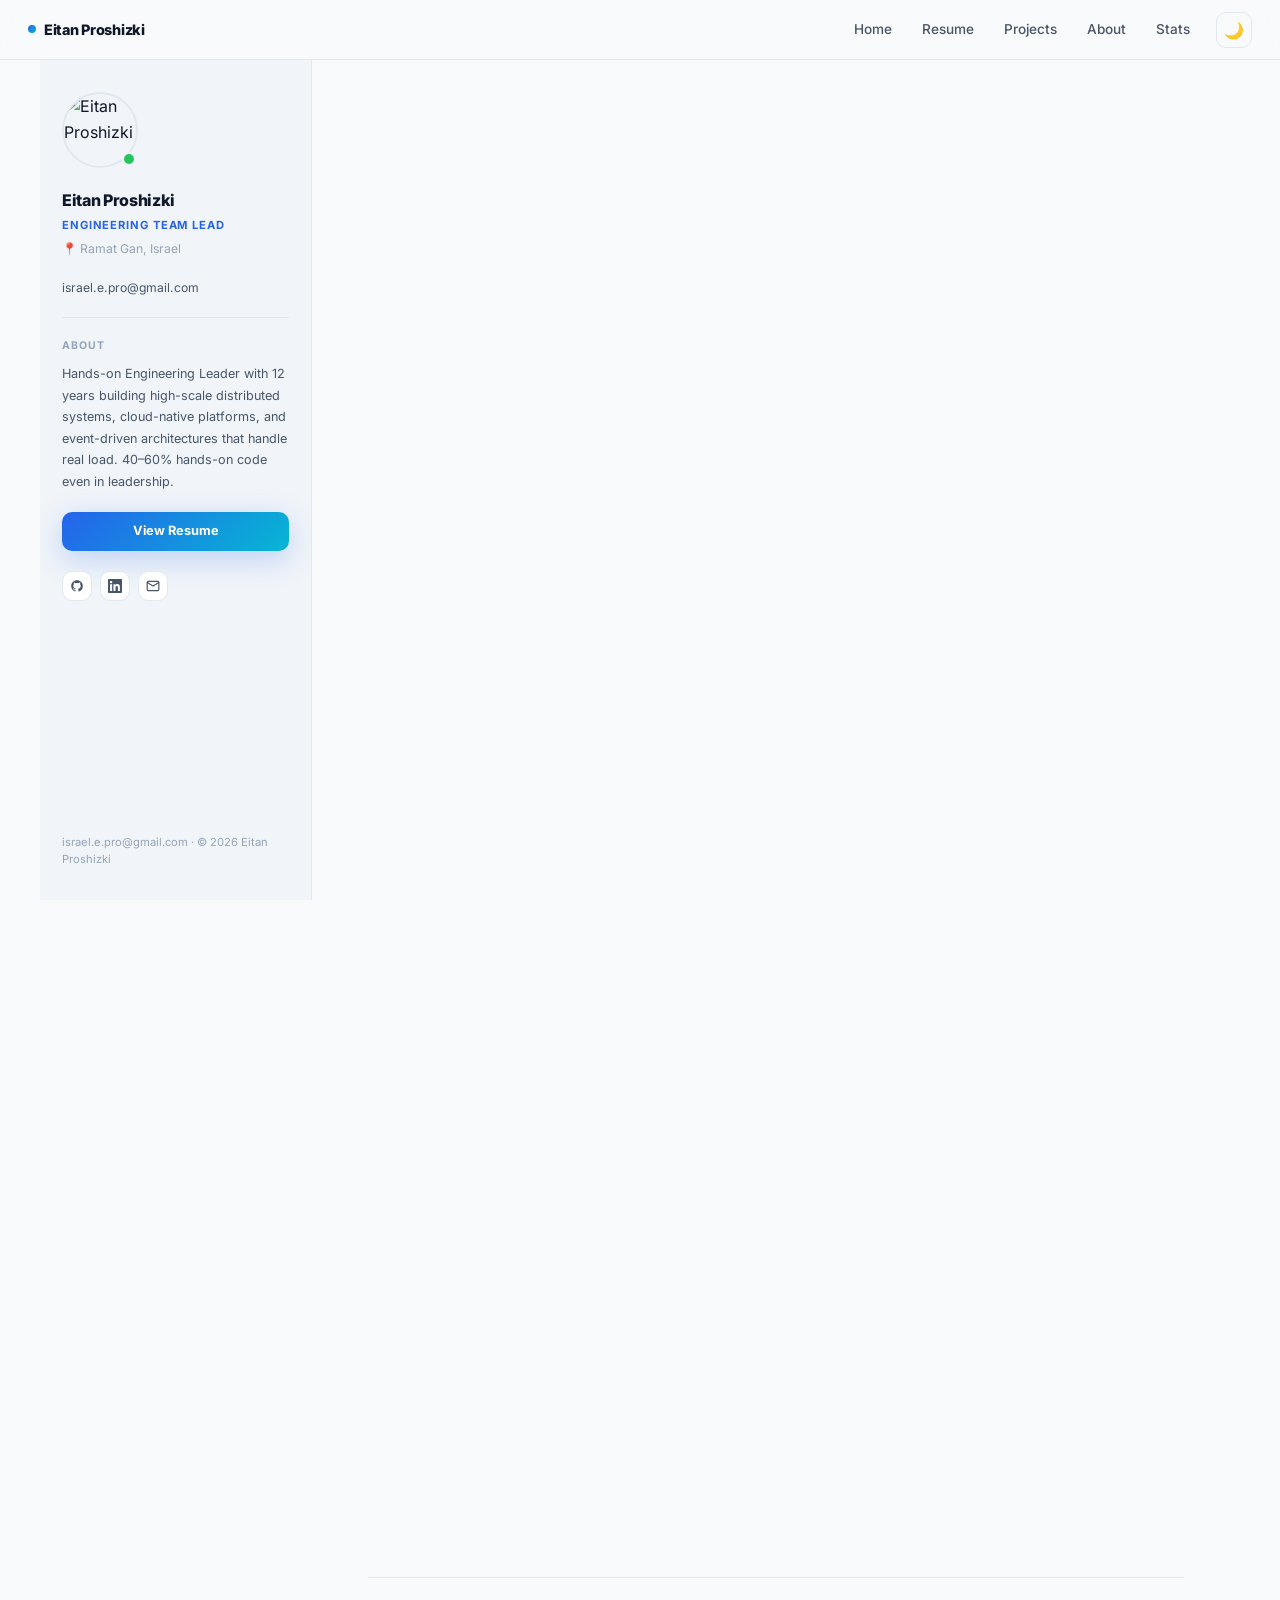
==== about.html @ f7478288 "Initial commit: personal portfolio site" ====
<!DOCTYPE html>
<html lang="en" data-theme="light">
<head>
  <meta charset="UTF-8" />
  <meta name="viewport" content="width=device-width, initial-scale=1.0" />
  <title>About – Eitan Proshizki</title>
  <meta name="description" content="About Eitan Proshizki — Engineering Leader, hands-on builder, and people-first technical leader in distributed systems." />
  <meta property="og:title" content="About – Eitan Proshizki" />
  <meta property="og:image" content="avatar.jpg" />
  <link rel="stylesheet" href="style.css" />
  <script src="main.js" defer></script>
  <style>
    .about-hero { padding:48px 0 36px; border-bottom:1px solid var(--border); margin-bottom:40px; }
    .about-hero-label { font-size:0.72rem; font-weight:600; letter-spacing:0.12em; text-transform:uppercase; color:var(--accent); margin-bottom:12px; }
    .about-hero-title { font-size:clamp(2rem,4vw,3rem); font-weight:800; line-height:1.1; margin-bottom:18px; letter-spacing:-0.03em; }
    .about-hero-subtitle { font-size:1.05rem; color:var(--text-secondary); max-width:580px; line-height:1.7; }
    .principles-grid { display:grid; grid-template-columns:repeat(auto-fit,minmax(220px,1fr)); gap:16px; margin:32px 0; }
    .principle-card { background:var(--bg-card); border:1px solid var(--border); border-radius:12px; padding:24px 20px; position:relative; overflow:hidden; transition:transform 0.2s,box-shadow 0.2s; }
    .principle-card::before { content:''; position:absolute; top:0; left:0; right:0; height:3px; background:var(--gradient); }
    .principle-card:hover { transform:translateY(-3px); box-shadow:0 12px 32px rgba(37,99,235,.12); }
    .principle-icon { font-size:1.6rem; margin-bottom:12px; display:block; }
    .principle-title { font-size:0.9rem; font-weight:700; color:var(--text-primary); margin-bottom:8px; }
    .principle-text { font-size:0.82rem; color:var(--text-secondary); line-height:1.6; }
    .philosophy-card { background:#0D1117; border:1px solid #30363D; border-radius:12px; overflow:hidden; margin:32px 0; font-family:'JetBrains Mono','Fira Code',monospace; font-size:0.8rem; }
    .philosophy-card-bar { background:#161B22; border-bottom:1px solid #30363D; padding:10px 16px; display:flex; align-items:center; gap:8px; }
    .philosophy-dots { display:flex; gap:6px; }
    .philosophy-dots span { width:10px; height:10px; border-radius:50%; }
    .philosophy-dots .d1 { background:#FF5F57; }
    .philosophy-dots .d2 { background:#FFBD2E; }
    .philosophy-dots .d3 { background:#28C840; }
    .philosophy-file { font-size:0.72rem; color:#8B949E; margin-left:8px; }
    .philosophy-body { padding:20px 24px; line-height:1.8; }
    .syn-comment { color:#8B949E; }
    .syn-keyword { color:#FF7B72; }
    .syn-type { color:#79C0FF; }
    .syn-string { color:#A5D6FF; }
    .syn-fn { color:#D2A8FF; }
    .syn-val { color:#79C0FF; }
    .syn-op { color:#F0883E; }
    .syn-plain { color:#E6EDF3; }
    .about-section-label { font-size:0.7rem; font-weight:700; letter-spacing:0.14em; text-transform:uppercase; color:var(--accent); margin-bottom:6px; }
    .about-section-h2 { font-size:1.45rem; font-weight:800; color:var(--text-primary); margin-bottom:16px; letter-spacing:-0.02em; }
    .about-section-text { font-size:0.9rem; color:var(--text-secondary); line-height:1.75; margin-bottom:12px; }
    .domain-grid { display:grid; grid-template-columns:repeat(auto-fit,minmax(260px,1fr)); gap:16px; margin:24px 0 40px; }
    .domain-card { background:var(--bg-card); border:1px solid var(--border); border-radius:12px; padding:22px 20px; transition:transform 0.2s,box-shadow 0.2s; }
    .domain-card:hover { transform:translateY(-3px); box-shadow:0 10px 28px rgba(37,99,235,.1); }
    .domain-card-head { display:flex; align-items:center; gap:12px; margin-bottom:12px; }
    .domain-icon-wrap { width:38px; height:38px; border-radius:8px; display:flex; align-items:center; justify-content:center; font-size:1.1rem; flex-shrink:0; }
    .domain-icon-blue { background:rgba(37,99,235,.15); }
    .domain-icon-purple { background:rgba(139,92,246,.15); }
    .domain-icon-green { background:rgba(16,185,129,.15); }
    .domain-card-title { font-size:0.9rem; font-weight:700; color:var(--text-primary); }
    .domain-card-text { font-size:0.82rem; color:var(--text-secondary); line-height:1.65; }
    .domain-pills { display:flex; flex-wrap:wrap; gap:6px; margin-top:12px; }
    .domain-pill { font-size:0.68rem; font-weight:600; padding:2px 8px; border-radius:20px; background:var(--bg-hover); color:var(--text-secondary); border:1px solid var(--border); }
    .impact-list { list-style:none; margin:16px 0 40px; display:grid; grid-template-columns:repeat(auto-fit,minmax(280px,1fr)); gap:12px; }
    .impact-list li { background:var(--bg-card); border:1px solid var(--border); border-left:3px solid var(--accent); border-radius:0 8px 8px 0; padding:14px 16px; font-size:0.85rem; color:var(--text-secondary); line-height:1.6; }
    .impact-list li strong { display:block; color:var(--text-primary); font-weight:700; margin-bottom:4px; }
    .lead-grid { display:grid; grid-template-columns:repeat(auto-fit,minmax(260px,1fr)); gap:14px; margin:20px 0 40px; }
    .lead-card { background:var(--bg-card); border:1px solid var(--border); border-radius:10px; padding:18px; font-size:0.83rem; color:var(--text-secondary); line-height:1.6; }
    .lead-card-head { font-size:0.88rem; font-weight:700; color:var(--text-primary); margin-bottom:6px; display:flex; align-items:center; gap:8px; }
    .lead-badge { font-size:0.65rem; font-weight:700; padding:2px 7px; border-radius:20px; background:var(--gradient); color:#fff; }
    .currently-grid { display:grid; grid-template-columns:repeat(auto-fit,minmax(240px,1fr)); gap:16px; margin:20px 0 40px; }
    .currently-block { background:var(--bg-card); border:1px solid var(--border); border-radius:12px; padding:24px 20px; position:relative; overflow:hidden; }
    .currently-block::after { content:''; position:absolute; bottom:0; left:0; right:0; height:3px; background:var(--gradient); }
    .currently-block-label { font-size:0.7rem; font-weight:700; letter-spacing:0.12em; text-transform:uppercase; color:var(--accent); margin-bottom:10px; }
    .currently-block-text { font-size:0.88rem; color:var(--text-secondary); line-height:1.7; }
    .currently-block-text strong { color:var(--text-primary); }
    .fun-facts { display:flex; flex-wrap:wrap; gap:10px; margin:20px 0 40px; }
    .fun-fact-chip { display:flex; align-items:center; gap:8px; background:var(--bg-card); border:1px solid var(--border); border-radius:30px; padding:8px 16px; font-size:0.82rem; color:var(--text-secondary); }
    .fun-fact-chip span:first-child { font-size:1rem; }
    .section-divider { height:1px; background:var(--border); margin:40px 0; }
  </style>
</head>
<body>

<div class="scroll-progress"></div>

<nav class="top-nav">
  <a href="index.html" class="nav-brand">
    <span class="nav-brand-dot"></span>
    Eitan Proshizki
  </a>
  <ul class="nav-links">
    <li><a href="index.html">Home</a></li>
    <li><a href="resume.html">Resume</a></li>
    <li><a href="projects.html">Projects</a></li>
    <li><a href="about.html">About</a></li>
    <li><a href="stats.html">Stats</a></li>
  </ul>
  <button class="theme-toggle" id="theme-toggle" aria-label="Toggle dark mode">🌙</button>
  <button class="mobile-menu-btn" id="mobile-menu-btn" aria-label="Open menu" aria-expanded="false">
    <span></span><span></span><span></span>
  </button>
</nav>
<nav class="mobile-nav" id="mobile-nav">
  <a href="index.html">Home</a>
  <a href="resume.html">Resume</a>
  <a href="projects.html">Projects</a>
  <a href="about.html">About</a>
  <a href="stats.html">Stats</a>
</nav>

<div class="layout">
  <aside class="sidebar">
    <div class="sidebar-avatar-wrap">
      <div class="sidebar-avatar">
        <img src="avatar.jpg" alt="Eitan Proshizki" />
      </div>
      <div class="sidebar-status" title="Available for opportunities"></div>
    </div>
    <div>
      <div class="sidebar-name">Eitan Proshizki</div>
      <div class="sidebar-role">Engineering Team Lead</div>
      <div class="sidebar-location">&#128205; Ramat Gan, Israel</div>
    </div>
    <a href="mailto:israel.e.pro@gmail.com" class="sidebar-email">israel.e.pro@gmail.com</a>
    <div class="sidebar-divider"></div>
    <div>
      <div class="sidebar-label">About</div>
      <p class="sidebar-bio">Hands-on Engineering Leader with 12 years building high-scale distributed systems, cloud-native platforms, and event-driven architectures that handle real load. 40–60% hands-on code even in leadership.</p>
    </div>
    <a href="resume.html" class="sidebar-cta">View Resume</a>
    <div class="social-links">
      <a href="https://github.com/IsraelEitan" target="_blank" rel="noopener" class="social-link" title="GitHub">
        <svg viewBox="0 0 24 24" fill="currentColor"><path d="M12 2C6.477 2 2 6.484 2 12.017c0 4.425 2.865 8.18 6.839 9.504.5.092.682-.217.682-.483 0-.237-.008-.868-.013-1.703-2.782.605-3.369-1.343-3.369-1.343-.454-1.158-1.11-1.466-1.11-1.466-.908-.62.069-.608.069-.608 1.003.07 1.531 1.032 1.531 1.032.892 1.53 2.341 1.088 2.91.832.092-.647.35-1.088.636-1.338-2.22-.253-4.555-1.113-4.555-4.951 0-1.093.39-1.988 1.029-2.688-.103-.253-.446-1.272.098-2.65 0 0 .84-.27 2.75 1.026A9.564 9.564 0 0112 6.844c.85.004 1.705.115 2.504.337 1.909-1.296 2.747-1.027 2.747-1.027.546 1.379.202 2.398.1 2.651.64.7 1.028 1.595 1.028 2.688 0 3.848-2.339 4.695-4.566 4.943.359.309.678.92.678 1.855 0 1.338-.012 2.419-.012 2.747 0 .268.18.58.688.482A10.019 10.019 0 0022 12.017C22 6.484 17.522 2 12 2z"/></svg>
      </a>
      <a href="https://linkedin.com/in/eitan-pro" target="_blank" rel="noopener" class="social-link" title="LinkedIn">
        <svg viewBox="0 0 24 24" fill="currentColor"><path d="M20.447 20.452h-3.554v-5.569c0-1.328-.027-3.037-1.852-3.037-1.853 0-2.136 1.445-2.136 2.939v5.667H9.351V9h3.414v1.561h.046c.477-.9 1.637-1.85 3.37-1.85 3.601 0 4.267 2.37 4.267 5.455v6.286zM5.337 7.433c-1.144 0-2.063-.926-2.063-2.065 0-1.138.92-2.063 2.063-2.063 1.14 0 2.064.925 2.064 2.063 0 1.139-.925 2.065-2.064 2.065zm1.782 13.019H3.555V9h3.564v11.452zM22.225 0H1.771C.792 0 0 .774 0 1.729v20.542C0 23.227.792 24 1.771 24h20.451C23.2 24 24 23.227 24 22.271V1.729C24 .774 23.2 0 22.222 0h.003z"/></svg>
      </a>
      <a href="mailto:israel.e.pro@gmail.com" class="social-link" title="Email">
        <svg viewBox="0 0 24 24" fill="none" stroke="currentColor" stroke-width="2" stroke-linecap="round" stroke-linejoin="round"><path d="M4 4h16c1.1 0 2 .9 2 2v12c0 1.1-.9 2-2 2H4c-1.1 0-2-.9-2-2V6c0-1.1.9-2 2-2z"/><polyline points="22,6 12,12 2,6"/></svg>
      </a>
    </div>
    <div class="sidebar-footer">israel.e.pro@gmail.com &middot; &copy; <span class="current-year">2026</span> Eitan Proshizki</div>
  </aside>

  <main class="content">

    <div class="about-hero reveal">
      <div class="about-hero-label">Engineering Leader &middot; Distributed Systems &middot; Cloud Architecture</div>
      <h1 class="about-hero-title gradient-text">About Me</h1>
      <p class="about-hero-subtitle">12 years of turning hard problems into production systems. I care about correctness, reliability, and the gap between what gets architected and what actually ships.</p>
    </div>

    <div class="reveal">
      <div class="about-section-label">Core Principles</div>
      <div class="about-section-h2">How I Think About Engineering</div>
    </div>

    <div class="principles-grid reveal">
      <div class="principle-card">
        <span class="principle-icon">&#127959;&#65039;</span>
        <div class="principle-title">Architecture First</div>
        <div class="principle-text">No sprint should start without a clear design decision. I write ADRs, run design reviews, and ensure teams never hit walls mid-execution because the architecture wasn't thought through.</div>
      </div>
      <div class="principle-card">
        <span class="principle-icon">&#128300;</span>
        <div class="principle-title">Production Honesty</div>
        <div class="principle-text">Systems aren't real until they handle failure gracefully. I build for idempotency, circuit breaking, and observability — not as afterthoughts, but as first-class requirements.</div>
      </div>
      <div class="principle-card">
        <span class="principle-icon">&#129489;&#8205;&#128187;</span>
        <div class="principle-title">Stay in the Code</div>
        <div class="principle-text">I maintain 40&#8211;60% direct code contribution even in leadership. Teams need leaders who can review a PR critically, debug at 2am, and have the technical credibility to make hard calls stick.</div>
      </div>
      <div class="principle-card">
        <span class="principle-icon">&#128200;</span>
        <div class="principle-title">Grow the Team</div>
        <div class="principle-text">Delivery at scale requires distributed decision-making. I invest in Tech Lead capacity, pair programming, and mentorship — because the goal is for the team to not need me for every answer.</div>
      </div>
    </div>

    <div class="reveal">
      <div class="about-section-label">Engineering Philosophy</div>
      <div class="philosophy-card">
        <div class="philosophy-card-bar">
          <div class="philosophy-dots"><span class="d1"></span><span class="d2"></span><span class="d3"></span></div>
          <span class="philosophy-file">~/engineering-philosophy.cs</span>
        </div>
        <div class="philosophy-body">
          <div><span class="syn-comment">// My core beliefs, compiled to production</span></div>
          <div>&nbsp;</div>
          <div><span class="syn-keyword">public class</span> <span class="syn-type">EngineeringMindset</span></div>
          <div>{</div>
          <div>&nbsp;&nbsp;<span class="syn-keyword">public</span> <span class="syn-type">bool</span>  <span class="syn-plain">ShipItFirst</span>     <span class="syn-op">=</span> <span class="syn-val">false</span>; <span class="syn-comment">// Correctness before velocity</span></div>
          <div>&nbsp;&nbsp;<span class="syn-keyword">public</span> <span class="syn-type">bool</span>  <span class="syn-plain">DesignUpFront</span>   <span class="syn-op">=</span> <span class="syn-val">true</span>;  <span class="syn-comment">// ADR before the first PR</span></div>
          <div>&nbsp;&nbsp;<span class="syn-keyword">public</span> <span class="syn-type">int</span>   <span class="syn-plain">HandsOnPercent</span>  <span class="syn-op">=</span> <span class="syn-val">50</span>;    <span class="syn-comment">// Stay technical, always</span></div>
          <div>&nbsp;&nbsp;<span class="syn-keyword">public</span> <span class="syn-type">bool</span>  <span class="syn-plain">MicromanageTeam</span> <span class="syn-op">=</span> <span class="syn-val">false</span>; <span class="syn-comment">// Unblock, don't control</span></div>
          <div>&nbsp;&nbsp;<span class="syn-keyword">public</span> <span class="syn-type">string</span> <span class="syn-plain">DeliveryGoal</span>    <span class="syn-op">=</span> <span class="syn-string">"95% sprint completion"</span>;</div>
          <div>&nbsp;</div>
          <div>&nbsp;&nbsp;<span class="syn-fn">IObservable</span>&lt;<span class="syn-type">Insight</span>&gt; <span class="syn-plain">ProductionFirst</span>() <span class="syn-op">=&gt;</span></div>
          <div>&nbsp;&nbsp;&nbsp;&nbsp;<span class="syn-string">"If it doesn't have metrics, retries, and timeouts — it's not done."</span>;</div>
          <div>}</div>
        </div>
      </div>
    </div>

    <div class="section-divider"></div>

    <div class="reveal">
      <div class="about-section-label">Domains</div>
      <div class="about-section-h2">What I Do</div>
      <p class="about-section-text">Three areas where I spend my time and deliver the deepest impact.</p>
    </div>

    <div class="domain-grid reveal">
      <div class="domain-card">
        <div class="domain-card-head">
          <div class="domain-icon-wrap domain-icon-blue">&#9889;</div>
          <div class="domain-card-title">Distributed Backend &amp; Cloud</div>
        </div>
        <div class="domain-card-text">I design and own production architectures across cloud-native microservices: API layers, event-driven pipelines, Kafka infrastructure, and the observability that keeps them honest.</div>
        <div class="domain-pills">
          <span class="domain-pill">.NET 8</span><span class="domain-pill">Kafka</span><span class="domain-pill">Kubernetes</span><span class="domain-pill">AWS</span><span class="domain-pill">Docker</span>
        </div>
      </div>
      <div class="domain-card">
        <div class="domain-card-head">
          <div class="domain-icon-wrap domain-icon-purple">&#127968;</div>
          <div class="domain-card-title">FinTech &amp; Production Systems</div>
        </div>
        <div class="domain-card-text">Banking platforms, credit systems, compliance layers, and regulatory integrations. Idempotency and auditability are daily requirements I've built for at scale.</div>
        <div class="domain-pills">
          <span class="domain-pill">Idempotency</span><span class="domain-pill">Compliance</span><span class="domain-pill">Audit Trails</span><span class="domain-pill">Banking APIs</span>
        </div>
      </div>
      <div class="domain-card">
        <div class="domain-card-head">
          <div class="domain-icon-wrap domain-icon-green">&#128101;</div>
          <div class="domain-card-title">Engineering Leadership</div>
        </div>
        <div class="domain-card-text">Leading teams of 5&#8211;12 engineers with 40&#8211;60% direct hands-on code contribution. Standards, ADRs, design reviews, production on-call readiness, and delivery rhythm all come from me.</div>
        <div class="domain-pills">
          <span class="domain-pill">Team Lead</span><span class="domain-pill">Agile</span><span class="domain-pill">Mentoring</span><span class="domain-pill">OKRs</span>
        </div>
      </div>
    </div>

    <div class="section-divider"></div>

    <div class="reveal">
      <div class="about-section-label">Track Record</div>
      <div class="about-section-h2">What I've Built</div>
      <p class="about-section-text">Systems that went to production and handled real load — not prototypes.</p>
    </div>

    <ul class="impact-list reveal">
      <li><strong>FinTech Platform Modernization</strong>Migrated a live banking platform to cloud-native microservices on AWS with zero-downtime deployments, supporting 1M+ daily transactions.</li>
      <li><strong>Composer API Architecture</strong>Unified API orchestration for 30+ services, reducing integration complexity by 70% and scaling to 1M+ requests/day.</li>
      <li><strong>Kafka Event-Driven Platform</strong>Real-time data streaming infrastructure decoupling critical financial systems and enabling cross-service observability.</li>
      <li><strong>Bank of Israel Compliance Layer</strong>Regulatory audit features and idempotency controls that reduced audit gaps by 90% on large-scale credit systems.</li>
      <li><strong>Developer Scaffolding Toolkit</strong>Reusable service templates that cut new developer onboarding from days to hours and delivery timelines by 70%.</li>
      <li><strong>Real-Time Analytics Dashboards</strong>SignalR-powered dashboards reducing data latency from 30s to real-time across 500+ concurrent users.</li>
    </ul>

    <div class="section-divider"></div>

    <div class="reveal">
      <div class="about-section-label">Leadership Style</div>
      <div class="about-section-h2">How I Lead</div>
      <p class="about-section-text">I don't micromanage — I unblock.</p>
    </div>

    <div class="lead-grid reveal">
      <div class="lead-card">
        <div class="lead-card-head">Architecture Decisions Early <span class="lead-badge">ADRs</span></div>
        Teams shouldn't hit design walls mid-sprint. I make the hard architectural calls before execution starts, document them, and keep them revisable as context changes.
      </div>
      <div class="lead-card">
        <div class="lead-card-head">Standards That Travel <span class="lead-badge">Culture</span></div>
        I build production standards for idempotency, retries, timeouts, API contracts, and on-call readiness into team culture — not just the codebase.
      </div>
      <div class="lead-card">
        <div class="lead-card-head">Growing Engineers <span class="lead-badge">Mentorship</span></div>
        I invest in Tech Lead capacity and mentorship because that's the only way to scale delivery quality without centralising every decision in one person.
      </div>
      <div class="lead-card">
        <div class="lead-card-head">Consistent Delivery <span class="lead-badge">95%</span></div>
        I've maintained 95% sprint completion through technical planning, risk surfacing, and Agile discipline — sprint after sprint, across multiple companies.
      </div>
    </div>

    <div class="section-divider"></div>

    <div class="reveal">
      <div class="about-section-label">Context</div>
      <div class="about-section-h2">Where I Am &amp; Where I Came From</div>
    </div>

    <div class="currently-grid reveal">
      <div class="currently-block">
        <div class="currently-block-label">&#128994; Currently</div>
        <div class="currently-block-text"><strong>Team Lead &amp; Principal Engineer</strong> at Matrix / Financial Institution — driving cloud architecture, Kafka infrastructure, and platform reliability for one of Israel's leading financial mobile platforms serving <strong>1M+ daily users</strong>.</div>
      </div>
      <div class="currently-block">
        <div class="currently-block-label">&#127891; Education</div>
        <div class="currently-block-text"><strong>B.Sc. Computer Science</strong> from MTA Academic College. Started as a VB.NET developer in 2012, moved through full-stack engineering, Scrum mastery, and into engineering leadership.</div>
      </div>
      <div class="currently-block">
        <div class="currently-block-label">&#128205; Based In</div>
        <div class="currently-block-text">Ramat Gan, Israel. Open to <strong>remote-first</strong> roles globally and selective on-site opportunities in Israel. Available for the right opportunity — let's talk.</div>
      </div>
    </div>

    <div class="reveal">
      <div class="about-section-label">More About Me</div>
    </div>
    <div class="fun-facts reveal">
      <div class="fun-fact-chip"><span>&#9749;</span><span>Fuelled by strong coffee and whiteboard sessions</span></div>
      <div class="fun-fact-chip"><span>&#128218;</span><span>Always reading about distributed systems</span></div>
      <div class="fun-fact-chip"><span>&#128295;</span><span>Side project: always one running</span></div>
      <div class="fun-fact-chip"><span>&#127757;</span><span>Hebrew native &middot; English fluent</span></div>
      <div class="fun-fact-chip"><span>&#128640;</span><span>12 years, 0 missed go-live deadlines</span></div>
      <div class="fun-fact-chip"><span>&#129309;</span><span>Open to mentoring junior engineers</span></div>
    </div>

  </main>
</div>

</body>
</html>
---- style.css ----
/* ================================================================
   EITAN PROSHIZKI — Premium Personal Site
   Design System v2.0
   ================================================================ */

@import url('https://fonts.googleapis.com/css2?family=Inter:wght@300;400;500;600;700;800;900&family=JetBrains+Mono:wght@400;500&display=swap');

/* ── Design Tokens ── */
:root {
  /* Brand Gradient */
  --grad-from:   #2563EB;
  --grad-to:     #06B6D4;
  --gradient:    linear-gradient(135deg, var(--grad-from), var(--grad-to));

  /* Light Mode */
  --bg-page:     #F8FAFC;
  --bg-card:     #FFFFFF;
  --bg-sidebar:  #F1F5F9;
  --bg-hover:    #E2E8F0;
  --bg-code:     #F1F5F9;
  --text-primary:   #0F172A;
  --text-secondary: #475569;
  --text-muted:     #94A3B8;
  --accent:         #2563EB;
  --accent-2:       #06B6D4;
  --accent-light:   rgba(37, 99, 235, 0.08);
  --accent-text:    #1D4ED8;
  --green:          #22C55E;
  --green-light:    rgba(34, 197, 94, 0.1);
  --border:         #E2E8F0;
  --border-strong:  #CBD5E1;
  --dot-color:      rgba(37, 99, 235, 0.12);
  --shadow-sm:   0 1px 2px rgba(0,0,0,0.05);
  --shadow:      0 4px 6px rgba(0,0,0,0.07), 0 1px 3px rgba(0,0,0,0.06);
  --shadow-md:   0 10px 25px rgba(0,0,0,0.1), 0 4px 10px rgba(0,0,0,0.05);
  --shadow-lg:   0 20px 40px rgba(0,0,0,0.12);
  --shadow-blue: 0 8px 30px rgba(37, 99, 235, 0.25);

  /* Layout */
  --sidebar-w:  272px;
  --nav-h:      60px;
  --radius:     10px;
  --radius-lg:  16px;
  --radius-xl:  20px;

  /* Type */
  --font:  'Inter', system-ui, sans-serif;
  --mono:  'JetBrains Mono', 'Fira Code', monospace;
}

[data-theme="dark"] {
  --bg-page:     #030712;
  --bg-card:     #0F172A;
  --bg-sidebar:  #0F172A;
  --bg-hover:    #1E293B;
  --bg-code:     #1E293B;
  --text-primary:   #F8FAFC;
  --text-secondary: #CBD5E1;
  --text-muted:     #64748B;
  --accent:         #3B82F6;
  --accent-2:       #22D3EE;
  --accent-light:   rgba(59, 130, 246, 0.12);
  --accent-text:    #93C5FD;
  --green:          #4ADE80;
  --green-light:    rgba(74, 222, 128, 0.12);
  --border:         #1E293B;
  --border-strong:  #334155;
  --dot-color:      rgba(59, 130, 246, 0.12);
  --shadow-sm:   0 1px 2px rgba(0,0,0,0.5);
  --shadow:      0 4px 6px rgba(0,0,0,0.5);
  --shadow-md:   0 10px 25px rgba(0,0,0,0.5);
  --shadow-lg:   0 20px 40px rgba(0,0,0,0.6);
  --shadow-blue: 0 8px 30px rgba(59, 130, 246, 0.2);
}

/* ── Reset ── */
*, *::before, *::after { box-sizing: border-box; margin: 0; padding: 0; }
html { font-size: 16px; scroll-behavior: smooth; }
body {
  font-family: var(--font);
  background: var(--bg-page);
  color: var(--text-primary);
  line-height: 1.6;
  transition: background 0.25s, color 0.25s;
  min-height: 100vh;
  -webkit-font-smoothing: antialiased;
}
a { color: var(--accent); text-decoration: none; transition: color 0.15s; }
a:hover { color: var(--accent-text); }
img { max-width: 100%; display: block; }
button { font-family: var(--font); cursor: pointer; }

/* ── Scroll Progress Bar ── */
.scroll-progress {
  position: fixed; top: 0; left: 0; z-index: 999;
  height: 3px; width: 0%;
  background: var(--gradient);
  transition: width 0.1s linear;
  border-radius: 0 3px 3px 0;
}

/* ── Navigation ── */
.top-nav {
  position: sticky; top: 0; z-index: 100;
  height: var(--nav-h);
  background: rgba(var(--bg-page-rgb, 248,250,252), 0.85);
  backdrop-filter: blur(12px);
  -webkit-backdrop-filter: blur(12px);
  border-bottom: 1px solid var(--border);
  display: flex; align-items: center;
  padding: 0 28px; gap: 4px;
}
[data-theme="dark"] .top-nav { background: rgba(3,7,18,0.85); }
.nav-brand {
  font-weight: 800; font-size: 0.9rem; letter-spacing: -0.02em;
  color: var(--text-primary); margin-right: auto;
  display: flex; align-items: center; gap: 8px;
}
.nav-brand-dot { width: 8px; height: 8px; border-radius: 50%; background: var(--gradient); }
.nav-links { display: flex; align-items: center; gap: 2px; list-style: none; }
.nav-links a {
  display: block; padding: 6px 14px;
  border-radius: var(--radius); font-size: 0.85rem; font-weight: 500;
  color: var(--text-secondary); transition: all 0.15s;
}
.nav-links a:hover { background: var(--bg-hover); color: var(--text-primary); }
.nav-links a.active {
  background: var(--accent-light); color: var(--accent); font-weight: 600;
}
.theme-toggle {
  width: 36px; height: 36px;
  border-radius: var(--radius); border: 1px solid var(--border);
  background: transparent; cursor: pointer;
  display: flex; align-items: center; justify-content: center;
  margin-left: 8px; color: var(--text-secondary);
  transition: all 0.15s; font-size: 1rem;
}
.theme-toggle:hover { background: var(--bg-hover); color: var(--text-primary); }

/* Mobile menu */
.mobile-menu-btn {
  display: none; width: 36px; height: 36px;
  border-radius: var(--radius); border: 1px solid var(--border);
  background: transparent; flex-direction: column;
  align-items: center; justify-content: center; gap: 5px;
  margin-left: 8px; cursor: pointer;
}
.mobile-menu-btn span {
  display: block; width: 18px; height: 2px;
  background: var(--text-secondary); border-radius: 1px;
  transition: all 0.2s;
}
.mobile-nav {
  display: none; position: fixed; top: var(--nav-h); left: 0; right: 0;
  background: var(--bg-card); border-bottom: 1px solid var(--border);
  z-index: 99; padding: 16px 24px 24px;
  box-shadow: var(--shadow-md);
}
.mobile-nav.open { display: block; }
.mobile-nav a {
  display: block; padding: 12px 0; font-size: 1rem; font-weight: 500;
  color: var(--text-secondary); border-bottom: 1px solid var(--border);
}
.mobile-nav a:last-child { border-bottom: none; }

/* ── Layout ── */
.layout {
  display: grid;
  grid-template-columns: var(--sidebar-w) 1fr;
  min-height: calc(100vh - var(--nav-h));
  max-width: 1200px; margin: 0 auto;
}

/* ── Sidebar ── */
.sidebar {
  position: sticky; top: var(--nav-h);
  height: calc(100vh - var(--nav-h));
  overflow-y: auto; overflow-x: hidden;
  background: var(--bg-sidebar);
  border-right: 1px solid var(--border);
  padding: 32px 22px;
  display: flex; flex-direction: column; gap: 20px;
}
.sidebar-avatar-wrap { position: relative; width: 76px; }
.sidebar-avatar {
  width: 76px; height: 76px;
  border-radius: 50%; overflow: hidden;
  border: 2px solid var(--border);
}
.sidebar-avatar img { width: 100%; height: 100%; object-fit: cover; }
.sidebar-status {
  position: absolute; bottom: 2px; right: 2px;
  width: 14px; height: 14px; border-radius: 50%;
  background: var(--green); border: 2px solid var(--bg-sidebar);
}
.sidebar-name { font-size: 1rem; font-weight: 800; letter-spacing: -0.02em; color: var(--text-primary); }
.sidebar-role {
  font-size: 0.7rem; font-weight: 700; color: var(--accent);
  text-transform: uppercase; letter-spacing: 0.08em; margin-top: 3px;
}
.sidebar-location { font-size: 0.76rem; color: var(--text-muted); margin-top: 4px; }
.sidebar-email { font-size: 0.76rem; color: var(--text-secondary); word-break: break-all; }
.sidebar-divider { height: 1px; background: var(--border); flex-shrink: 0; }
.sidebar-label {
  font-size: 0.66rem; font-weight: 700;
  text-transform: uppercase; letter-spacing: 0.1em;
  color: var(--text-muted); margin-bottom: 8px;
}
.sidebar-bio { font-size: 0.79rem; color: var(--text-secondary); line-height: 1.7; }
.sidebar-cta {
  display: block; padding: 9px 16px;
  background: var(--gradient); color: #fff !important;
  border-radius: var(--radius); font-size: 0.8rem; font-weight: 700;
  text-align: center; transition: opacity 0.15s, box-shadow 0.15s;
  box-shadow: var(--shadow-blue);
}
.sidebar-cta:hover { opacity: 0.88; }
.social-links { display: flex; gap: 8px; flex-wrap: wrap; }
.social-link {
  width: 30px; height: 30px;
  display: flex; align-items: center; justify-content: center;
  border-radius: var(--radius); color: var(--text-secondary);
  background: var(--bg-card); border: 1px solid var(--border);
  transition: all 0.15s; flex-shrink: 0;
}
.social-link:hover { color: var(--accent); border-color: var(--accent); background: var(--accent-light); transform: translateY(-2px); }
.social-link svg { width: 14px; height: 14px; }
.sidebar-footer { margin-top: auto; font-size: 0.7rem; color: var(--text-muted); line-height: 1.5; }

/* ── Main Content ── */
.content { padding: 52px 56px; min-width: 0; }

/* ── Gradient Text ── */
.gradient-text {
  background: var(--gradient);
  -webkit-background-clip: text;
  -webkit-text-fill-color: transparent;
  background-clip: text;
}

/* ── Hero Section ── */
.hero {
  position: relative;
  padding-bottom: 56px;
}
.hero-bg {
  position: absolute; inset: -52px -56px 0;
  background-image: radial-gradient(var(--dot-color) 1px, transparent 1px);
  background-size: 28px 28px;
  pointer-events: none; z-index: 0;
  mask-image: linear-gradient(to bottom, rgba(0,0,0,0.4) 0%, rgba(0,0,0,0) 100%);
}
.hero-inner { position: relative; z-index: 1; }
.available-badge {
  display: inline-flex; align-items: center; gap: 8px;
  padding: 6px 14px; border-radius: 20px;
  background: var(--green-light); border: 1px solid rgba(34,197,94,0.3);
  font-size: 0.78rem; font-weight: 600; color: var(--green);
  margin-bottom: 24px;
}
.available-dot {
  width: 7px; height: 7px; border-radius: 50%;
  background: var(--green); flex-shrink: 0;
  animation: pulse-green 2s infinite;
}
@keyframes pulse-green {
  0%, 100% { opacity: 1; box-shadow: 0 0 0 0 rgba(34,197,94,0.4); }
  50% { opacity: 0.8; box-shadow: 0 0 0 6px rgba(34,197,94,0); }
}
.hero-headline {
  font-size: 2.8rem; font-weight: 900; letter-spacing: -0.04em;
  line-height: 1.1; color: var(--text-primary);
  margin-bottom: 20px; max-width: 620px;
}
.hero-sub {
  font-size: 1rem; color: var(--text-secondary); line-height: 1.75;
  max-width: 540px; margin-bottom: 32px;
}
.typewriter { min-height: 1.3em; }
.typewriter-cursor { animation: blink 1s step-end infinite; color: var(--accent); }
@keyframes blink { 0%, 100% { opacity: 1; } 50% { opacity: 0; } }

/* CTA Buttons */
.hero-ctas { display: flex; gap: 12px; flex-wrap: wrap; margin-bottom: 40px; }
.btn {
  display: inline-flex; align-items: center; gap: 7px;
  padding: 11px 22px; border-radius: var(--radius);
  font-size: 0.875rem; font-weight: 600;
  transition: all 0.18s; text-decoration: none; border: none;
  font-family: var(--font); cursor: pointer;
}
.btn-primary {
  background: var(--gradient); color: #fff;
  box-shadow: var(--shadow-blue);
}
.btn-primary:hover { opacity: 0.88; color: #fff; transform: translateY(-1px); box-shadow: 0 12px 35px rgba(37,99,235,0.35); }
.btn-secondary {
  background: var(--bg-card); color: var(--text-primary);
  border: 1px solid var(--border-strong); box-shadow: var(--shadow-sm);
}
.btn-secondary:hover { background: var(--bg-hover); color: var(--text-primary); transform: translateY(-1px); }
.btn-ghost { color: var(--accent); font-size: 0.82rem; padding: 0; gap: 4px; }
.btn-ghost:hover { gap: 8px; color: var(--accent-text); }

/* ── Stats Row ── */
.stats-row {
  display: grid; grid-template-columns: repeat(4, 1fr);
  gap: 0; margin-bottom: 48px;
  border: 1px solid var(--border); border-radius: var(--radius-lg);
  overflow: hidden; box-shadow: var(--shadow);
  background: var(--border);
}
.stat-item {
  text-align: center; padding: 22px 16px;
  background: var(--bg-card); position: relative;
}
.stat-item:not(:last-child)::after {
  content: ''; position: absolute; right: 0; top: 20%; bottom: 20%;
  width: 1px; background: var(--border);
}
.stat-value {
  font-size: 1.8rem; font-weight: 900; letter-spacing: -0.03em;
  display: block; line-height: 1; margin-bottom: 5px;
}
.stat-label {
  font-size: 0.68rem; color: var(--text-muted); font-weight: 600;
  text-transform: uppercase; letter-spacing: 0.06em; display: block;
}

/* ── Tech Stack Pills ── */
.tech-section { margin-bottom: 52px; }
.tech-section-label {
  font-size: 0.72rem; font-weight: 700;
  text-transform: uppercase; letter-spacing: 0.1em;
  color: var(--text-muted); margin-bottom: 14px;
}
.tech-pills { display: flex; flex-wrap: wrap; gap: 8px; }
.tech-pill {
  display: inline-flex; align-items: center; gap: 6px;
  padding: 5px 12px; border-radius: 20px;
  font-size: 0.76rem; font-weight: 600;
  border: 1px solid transparent; transition: all 0.15s;
}
.tech-pill:hover { transform: translateY(-2px); box-shadow: var(--shadow); }
.pill-dotnet   { background: rgba(81,101,241,0.1);  color: #5165F1;  border-color: rgba(81,101,241,0.25); }
.pill-kafka    { background: rgba(231,88,47,0.1);   color: #E7582F;  border-color: rgba(231,88,47,0.25); }
.pill-k8s     { background: rgba(50,108,229,0.1);  color: #326CE5;  border-color: rgba(50,108,229,0.25); }
.pill-aws     { background: rgba(255,153,0,0.1);   color: #FF9900;  border-color: rgba(255,153,0,0.25); }
.pill-docker  { background: rgba(13,183,237,0.1);  color: #0DB7ED;  border-color: rgba(13,183,237,0.25); }
.pill-node    { background: rgba(104,160,99,0.1);  color: #68A063;  border-color: rgba(104,160,99,0.25); }
.pill-sql     { background: rgba(204,77,0,0.1);    color: #CC4D00;  border-color: rgba(204,77,0,0.25); }
.pill-ts      { background: rgba(49,120,198,0.1);  color: #3178C6;  border-color: rgba(49,120,198,0.25); }
.pill-tf      { background: rgba(95,43,181,0.1);   color: #5F2BB5;  border-color: rgba(95,43,181,0.25); }
.pill-git     { background: rgba(240,80,50,0.1);   color: #F05032;  border-color: rgba(240,80,50,0.25); }
.pill-api     { background: rgba(16,185,129,0.1);  color: #10B981;  border-color: rgba(16,185,129,0.25); }
.pill-ci      { background: rgba(100,116,139,0.1); color: #64748B;  border-color: rgba(100,116,139,0.25); }

/* ── Code Card ── */
.code-card {
  background: var(--bg-code); border: 1px solid var(--border);
  border-radius: var(--radius-lg); padding: 20px 24px;
  font-family: var(--mono); font-size: 0.78rem;
  line-height: 1.8; color: var(--text-secondary);
  margin-bottom: 52px;
  overflow-x: auto;
  position: relative;
}
.code-card-header {
  display: flex; align-items: center; gap: 6px;
  margin-bottom: 14px;
}
.code-dot { width: 10px; height: 10px; border-radius: 50%; }
.code-dot-r { background: #FF5F57; }
.code-dot-y { background: #FFBD2E; }
.code-dot-g { background: #28CA41; }
.code-filename { margin-left: 8px; font-size: 0.72rem; color: var(--text-muted); }
.code-comment  { color: var(--text-muted); font-style: italic; }
.code-key      { color: #7C3AED; }
.code-str      { color: #059669; }
.code-num      { color: var(--accent); font-weight: 600; }
.code-fn       { color: #D97706; }
.code-ok       { color: var(--green); font-weight: 700; }
[data-theme="dark"] .code-key  { color: #A78BFA; }
[data-theme="dark"] .code-str  { color: #34D399; }
[data-theme="dark"] .code-fn   { color: #FCD34D; }

/* ── Section Headers ── */
.section-header { display: flex; align-items: baseline; justify-content: space-between; margin-bottom: 24px; }
.section-title { font-size: 1.1rem; font-weight: 800; color: var(--text-primary); letter-spacing: -0.02em; }
.section-link { font-size: 0.8rem; color: var(--accent); font-weight: 600; }
.section-link:hover { gap: 6px; }

/* ── Project Cards ── */
.projects-grid { display: grid; grid-template-columns: 1fr 1fr; gap: 16px; }
.project-card {
  background: var(--bg-card); border: 1px solid var(--border);
  border-radius: var(--radius-lg); padding: 0;
  overflow: hidden; transition: all 0.2s;
  box-shadow: var(--shadow-sm); display: flex; flex-direction: column;
}
.project-card:hover {
  border-color: var(--accent); box-shadow: var(--shadow-md);
  transform: translateY(-3px);
}
.project-card-top {
  height: 80px; display: flex; align-items: center;
  justify-content: center; position: relative; overflow: hidden;
}
.project-card-top svg { width: 36px; height: 36px; opacity: 0.9; }
.project-top-blue   { background: linear-gradient(135deg, #2563EB22, #06B6D422); }
.project-top-purple { background: linear-gradient(135deg, #7C3AED22, #A855F722); }
.project-top-green  { background: linear-gradient(135deg, #05965522, #22C55E22); }
.project-top-orange { background: linear-gradient(135deg, #EA580C22, #F9731622); }
.project-top-cyan   { background: linear-gradient(135deg, #0891B222, #06B6D422); }
.project-top-red    { background: linear-gradient(135deg, #DC262622, #EF444422); }
.project-card-body { padding: 18px 20px 20px; flex: 1; display: flex; flex-direction: column; }
.project-tag { font-size: 0.67rem; font-weight: 700; text-transform: uppercase; letter-spacing: 0.08em; color: var(--text-muted); margin-bottom: 6px; }
.project-name { font-size: 0.95rem; font-weight: 700; color: var(--text-primary); margin-bottom: 8px; line-height: 1.3; }
.project-desc { font-size: 0.8rem; color: var(--text-secondary); line-height: 1.65; flex: 1; }
.project-metrics {
  display: flex; gap: 12px; margin: 14px 0 0;
  padding-top: 14px; border-top: 1px solid var(--border);
}
.metric { text-align: center; flex: 1; }
.metric-value { font-size: 0.95rem; font-weight: 800; display: block; line-height: 1; }
.metric-label { font-size: 0.63rem; color: var(--text-muted); font-weight: 600; text-transform: uppercase; letter-spacing: 0.05em; display: block; margin-top: 3px; }
.metric-blue   .metric-value { color: var(--accent); }
.metric-green  .metric-value { color: var(--green); }
.metric-orange .metric-value { color: #F97316; }
.project-tech-tags { display: flex; flex-wrap: wrap; gap: 5px; margin-top: 12px; }
.project-tech-tag {
  font-size: 0.68rem; padding: 2px 8px; border-radius: 4px;
  background: var(--bg-hover); color: var(--text-muted); font-weight: 500; font-family: var(--mono);
}
.project-link {
  display: inline-flex; align-items: center; gap: 4px;
  font-size: 0.76rem; color: var(--accent); font-weight: 700;
  margin-top: 12px; transition: gap 0.15s;
}
.project-link:hover { gap: 8px; color: var(--accent-text); }

/* ── Resume: Visual Timeline ── */
.timeline { position: relative; padding-left: 40px; }
.timeline::before {
  content: ''; position: absolute; left: 11px; top: 6px; bottom: 6px;
  width: 2px; background: linear-gradient(to bottom, var(--accent), var(--accent-2), var(--border));
  border-radius: 1px;
}
.timeline-item { position: relative; margin-bottom: 36px; }
.timeline-item:last-child { margin-bottom: 0; }
.timeline-dot {
  position: absolute; left: -33px; top: 6px;
  width: 14px; height: 14px; border-radius: 50%;
  background: var(--bg-page); border: 3px solid var(--accent);
  box-shadow: 0 0 0 3px var(--accent-light);
  transition: all 0.2s;
}
.timeline-item:hover .timeline-dot {
  background: var(--accent); box-shadow: var(--shadow-blue);
}
.timeline-card {
  background: var(--bg-card); border: 1px solid var(--border);
  border-radius: var(--radius-lg); padding: 20px 22px;
  transition: all 0.2s; box-shadow: var(--shadow-sm);
}
.timeline-card:hover { border-color: var(--accent); box-shadow: var(--shadow); transform: translateX(3px); }
.timeline-header { display: flex; align-items: flex-start; justify-content: space-between; gap: 12px; margin-bottom: 4px; }
.timeline-company { font-size: 0.95rem; font-weight: 800; color: var(--text-primary); }
.timeline-date { font-size: 0.73rem; color: var(--text-muted); font-weight: 600; white-space: nowrap; flex-shrink: 0; }
.timeline-role { font-size: 0.85rem; font-weight: 600; color: var(--accent); margin-bottom: 6px; }
.timeline-tech { font-size: 0.72rem; color: var(--text-muted); font-style: italic; margin-bottom: 12px; line-height: 1.5; }
.timeline-bullets { list-style: none; display: flex; flex-direction: column; gap: 6px; }
.timeline-bullets li {
  font-size: 0.82rem; color: var(--text-secondary);
  padding-left: 16px; position: relative; line-height: 1.65;
}
.timeline-bullets li::before {
  content: '›'; position: absolute; left: 0;
  color: var(--accent); font-weight: 700; font-size: 1rem;
}

/* ── Skill Bars ── */
.skills-visual { display: flex; flex-direction: column; gap: 16px; margin-bottom: 48px; }
.skill-bar-item {}
.skill-bar-header {
  display: flex; justify-content: space-between; align-items: center;
  margin-bottom: 8px;
}
.skill-bar-name { font-size: 0.85rem; font-weight: 600; color: var(--text-primary); }
.skill-bar-pct  { font-size: 0.78rem; font-weight: 700; color: var(--accent); }
.skill-bar-track {
  height: 8px; background: var(--bg-hover);
  border-radius: 4px; overflow: hidden; position: relative;
}
.skill-bar-fill {
  height: 100%; width: 0%; border-radius: 4px;
  background: var(--gradient);
  transition: width 1.2s cubic-bezier(0.22, 1, 0.36, 1);
}

/* ── Resume: Skill Tags ── */
.resume-section-title {
  font-size: 0.7rem; font-weight: 800; text-transform: uppercase;
  letter-spacing: 0.12em; color: var(--accent);
  margin-bottom: 24px; padding-bottom: 10px;
  border-bottom: 2px solid var(--accent-light);
}
.skills-cats { display: grid; grid-template-columns: 1fr 1fr; gap: 14px; }
.skill-cat {
  background: var(--bg-card); border: 1px solid var(--border);
  border-radius: var(--radius); padding: 16px 18px;
  transition: border-color 0.15s;
}
.skill-cat:hover { border-color: var(--accent); }
.skill-cat-title { font-size: 0.73rem; font-weight: 800; text-transform: uppercase; letter-spacing: 0.07em; color: var(--text-primary); margin-bottom: 10px; }
.skill-tags { display: flex; flex-wrap: wrap; gap: 6px; }
.skill-tag {
  font-size: 0.72rem; padding: 3px 9px;
  background: var(--bg-hover); border-radius: 5px;
  color: var(--text-secondary); font-weight: 500; font-family: var(--mono);
}

/* ── Resume page top bar ── */
.resume-topbar { display: flex; align-items: center; justify-content: space-between; margin-bottom: 36px; flex-wrap: wrap; gap: 12px; }
.resume-nav { display: flex; gap: 6px; flex-wrap: wrap; }
.resume-nav a {
  padding: 5px 14px; border-radius: 20px; font-size: 0.8rem; font-weight: 500;
  color: var(--text-secondary); background: var(--bg-card);
  border: 1px solid var(--border); transition: all 0.15s;
}
.resume-nav a:hover, .resume-nav a.active { background: var(--accent); color: #fff; border-color: var(--accent); }
.resume-section { margin-bottom: 52px; scroll-margin-top: calc(var(--nav-h) + 20px); }
.edu-item { display: grid; grid-template-columns: 1fr auto; gap: 4px 16px; margin-bottom: 18px; }
.edu-degree { font-size: 0.92rem; font-weight: 700; color: var(--text-primary); }
.edu-school { font-size: 0.82rem; color: var(--text-secondary); margin-top: 2px; }
.edu-detail { font-size: 0.76rem; color: var(--text-muted); font-style: italic; grid-column: 1; margin-top: 4px; }
.edu-date { font-size: 0.75rem; color: var(--text-muted); font-weight: 600; white-space: nowrap; }
.scope-grid { background: var(--bg-card); border: 1px solid var(--border); border-radius: var(--radius-lg); padding: 22px; display: grid; grid-template-columns: 1fr 1fr 1fr; gap: 20px; }
.scope-label { font-size: 0.7rem; font-weight: 700; text-transform: uppercase; letter-spacing: 0.07em; color: var(--text-muted); margin-bottom: 6px; }
.scope-value { font-size: 0.83rem; color: var(--text-secondary); line-height: 1.6; }

/* ── About Page ── */
.about-intro {
  font-size: 1rem; color: var(--text-secondary); line-height: 1.85; margin-bottom: 40px;
  padding: 24px 28px; background: var(--bg-card); border: 1px solid var(--border);
  border-radius: var(--radius-lg); border-left: 4px solid var(--accent);
  box-shadow: var(--shadow-sm);
}
.about-section { margin-bottom: 34px; }
.about-section-title { font-size: 0.95rem; font-weight: 800; color: var(--text-primary); margin-bottom: 12px; letter-spacing: -0.01em; }
.about-text { font-size: 0.88rem; color: var(--text-secondary); line-height: 1.85; }
.about-list { list-style: none; display: flex; flex-direction: column; gap: 9px; margin-top: 12px; }
.about-list li { font-size: 0.87rem; color: var(--text-secondary); padding-left: 22px; position: relative; line-height: 1.65; }
.about-list li::before { content: '→'; position: absolute; left: 0; color: var(--accent); font-weight: 700; font-size: 0.85rem; }
.about-divider { height: 1px; background: var(--border); margin: 28px 0; }
.currently-row { display: grid; grid-template-columns: 1fr 1fr; gap: 16px; }
.currently-card { background: var(--bg-card); border: 1px solid var(--border); border-radius: var(--radius); padding: 18px; }
.currently-card-title { font-size: 0.68rem; font-weight: 800; text-transform: uppercase; letter-spacing: 0.09em; color: var(--text-muted); margin-bottom: 7px; }
.currently-card-text { font-size: 0.84rem; color: var(--text-secondary); line-height: 1.65; }

/* ── Stats Page ── */
.stats-big-grid { display: grid; grid-template-columns: repeat(3, 1fr); gap: 14px; margin-bottom: 40px; }
.stat-card {
  background: var(--bg-card); border: 1px solid var(--border);
  border-radius: var(--radius-lg); padding: 24px 20px; text-align: center;
  box-shadow: var(--shadow-sm); transition: all 0.2s;
  position: relative; overflow: hidden;
}
.stat-card::after {
  content: ''; position: absolute; bottom: 0; left: 0; right: 0;
  height: 3px; background: var(--gradient); transform: scaleX(0);
  transition: transform 0.3s ease; transform-origin: left;
}
.stat-card:hover::after { transform: scaleX(1); }
.stat-card:hover { border-color: var(--accent); box-shadow: var(--shadow); }
.stat-card-value { font-size: 2rem; font-weight: 900; letter-spacing: -0.03em; line-height: 1; margin-bottom: 6px; display: block; }
.stat-card-label { font-size: 0.72rem; color: var(--text-muted); font-weight: 600; text-transform: uppercase; letter-spacing: 0.06em; }
.stats-table-section { margin-bottom: 36px; }
.stats-table-title { font-size: 0.78rem; font-weight: 800; text-transform: uppercase; letter-spacing: 0.09em; color: var(--text-primary); margin-bottom: 14px; padding-bottom: 10px; border-bottom: 1px solid var(--border); }
.stats-table { width: 100%; border-collapse: collapse; }
.stats-table tr { border-bottom: 1px solid var(--border); }
.stats-table tr:last-child { border-bottom: none; }
.stats-table td { padding: 10px 12px; font-size: 0.83rem; vertical-align: top; }
.stats-table td:first-child { color: var(--text-muted); font-weight: 600; font-size: 0.74rem; text-transform: uppercase; letter-spacing: 0.06em; width: 160px; white-space: nowrap; }
.stats-table td:last-child { color: var(--text-secondary); }
.stats-table td a { color: var(--accent); }
.stats-table td a:hover { color: var(--accent-text); }

/* Career bar chart */
.career-chart { display: flex; flex-direction: column; gap: 10px; margin: 16px 0; }
.career-bar-item { display: flex; align-items: center; gap: 12px; }
.career-bar-company { font-size: 0.76rem; font-weight: 600; color: var(--text-secondary); width: 160px; flex-shrink: 0; text-align: right; }
.career-bar-track { flex: 1; height: 24px; background: var(--bg-hover); border-radius: 4px; overflow: hidden; position: relative; }
.career-bar-fill { height: 100%; background: var(--gradient); border-radius: 4px; display: flex; align-items: center; padding-left: 10px; }
.career-bar-years { font-size: 0.7rem; font-weight: 700; color: #fff; white-space: nowrap; }

/* ── Projects Page Filter ── */
.filter-bar { display: flex; gap: 6px; margin-bottom: 28px; flex-wrap: wrap; }
.filter-btn {
  padding: 6px 16px; border-radius: 20px; font-size: 0.8rem; font-weight: 600;
  border: 1px solid var(--border); background: var(--bg-card);
  color: var(--text-secondary); cursor: pointer; transition: all 0.15s;
  font-family: var(--font);
}
.filter-btn:hover { border-color: var(--accent); color: var(--accent); background: var(--accent-light); }
.filter-btn.active { background: var(--accent); color: #fff; border-color: var(--accent); }
.project-card.hidden { display: none; }

/* ── Scroll Reveal ── */
.reveal { opacity: 0; transform: translateY(20px); transition: opacity 0.6s ease, transform 0.6s ease; }
.reveal.visible { opacity: 1; transform: translateY(0); }
.reveal-delay-1 { transition-delay: 0.05s; }
.reveal-delay-2 { transition-delay: 0.1s; }
.reveal-delay-3 { transition-delay: 0.15s; }
.reveal-delay-4 { transition-delay: 0.2s; }

/* ── Misc ── */
.page-title { font-size: 2rem; font-weight: 900; letter-spacing: -0.03em; color: var(--text-primary); margin-bottom: 8px; }
.page-subtitle { font-size: 0.95rem; color: var(--text-secondary); margin-bottom: 36px; }
code { font-family: var(--mono); font-size: 0.82em; background: var(--bg-code); padding: 1px 6px; border-radius: 4px; }

/* ── Responsive ── */
@media (max-width: 960px) {
  .layout { grid-template-columns: 1fr; }
  .sidebar { position: static; height: auto; border-right: none; border-bottom: 1px solid var(--border); flex-direction: row; flex-wrap: wrap; padding: 18px 22px; gap: 14px; align-items: center; }
  .sidebar-footer, .sidebar-bio, .sidebar-divider, .sidebar-label { display: none; }
  .content { padding: 36px 28px; }
  .stats-row { grid-template-columns: repeat(2, 1fr); }
  .projects-grid { grid-template-columns: 1fr; }
  .skills-cats { grid-template-columns: 1fr; }
  .scope-grid { grid-template-columns: 1fr; }
  .stats-big-grid { grid-template-columns: repeat(2, 1fr); }
  .currently-row { grid-template-columns: 1fr; }
}
@media (max-width: 640px) {
  .nav-links { display: none; }
  .mobile-menu-btn { display: flex; }
  .hero-headline { font-size: 2rem; }
  .content { padding: 28px 18px; }
  .stats-row { grid-template-columns: repeat(2, 1fr); }
  .hero-bg { inset: -28px -18px 0; }
  .stats-big-grid { grid-template-columns: 1fr 1fr; }
  .career-bar-company { width: 90px; font-size: 0.68rem; }
  .career-chart { gap: 8px; }
}

/* ── Print ── */
@media print {
  .top-nav, .sidebar, .resume-nav, .btn, .theme-toggle, .scroll-progress { display: none !important; }
  .layout { grid-template-columns: 1fr; }
  .content { padding: 0; max-width: 100%; }
  body { background: #fff; color: #000; }
  .timeline-card { box-shadow: none; border: 1px solid #ddd; }
  .skill-bar-fill { print-color-adjust: exact; -webkit-print-color-adjust: exact; }
  .reveal { opacity: 1; transform: none; }
}
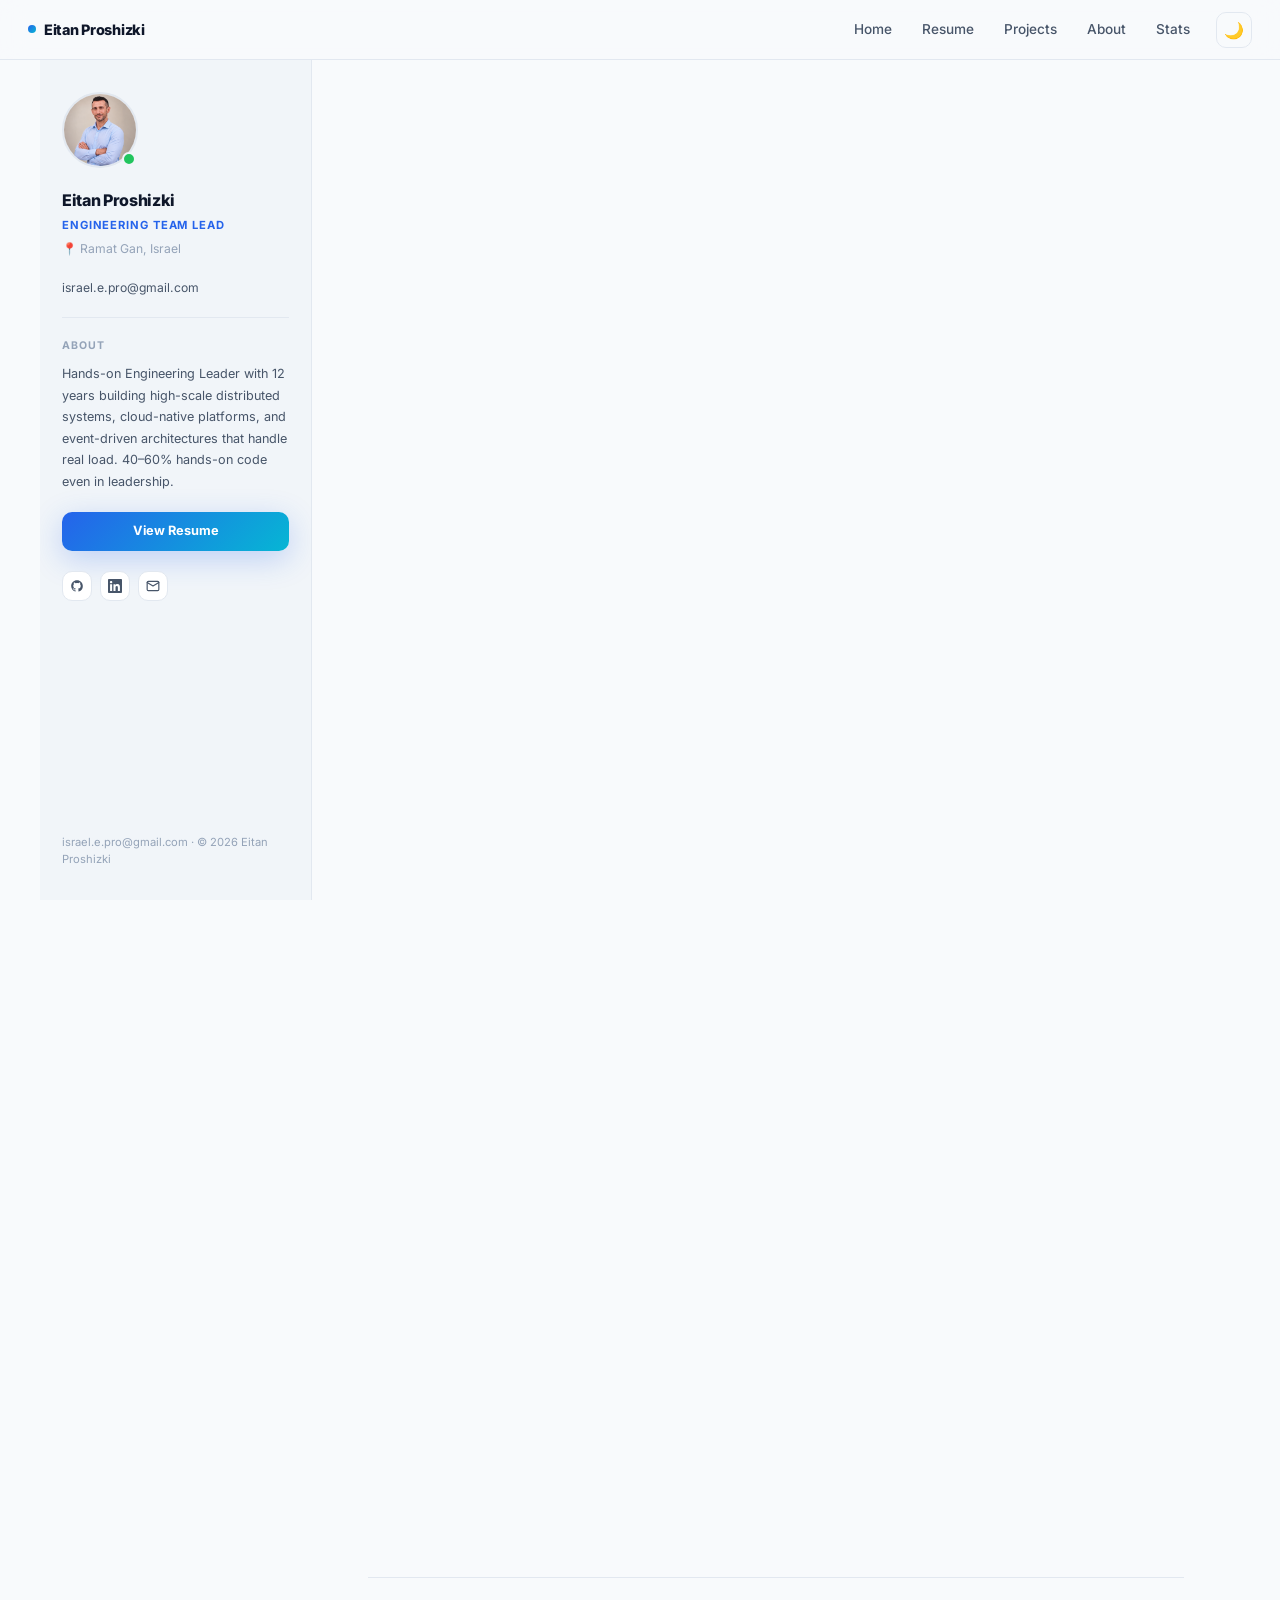
==== commit 7078d5f2: "Fix avatar filename" ====
--- a/about.html
+++ b/about.html
@@ -6,7 +6,7 @@
   <title>About – Eitan Proshizki</title>
   <meta name="description" content="About Eitan Proshizki — Engineering Leader, hands-on builder, and people-first technical leader in distributed systems." />
   <meta property="og:title" content="About – Eitan Proshizki" />
-  <meta property="og:image" content="avatar.jpg" />
+  <meta property="og:image" content="avatar.png" />
   <link rel="stylesheet" href="style.css" />
   <script src="main.js" defer></script>
   <style>
@@ -105,7 +105,7 @@
   <aside class="sidebar">
     <div class="sidebar-avatar-wrap">
       <div class="sidebar-avatar">
-        <img src="avatar.jpg" alt="Eitan Proshizki" />
+        <img src="avatar.png" alt="Eitan Proshizki" />
       </div>
       <div class="sidebar-status" title="Available for opportunities"></div>
     </div>
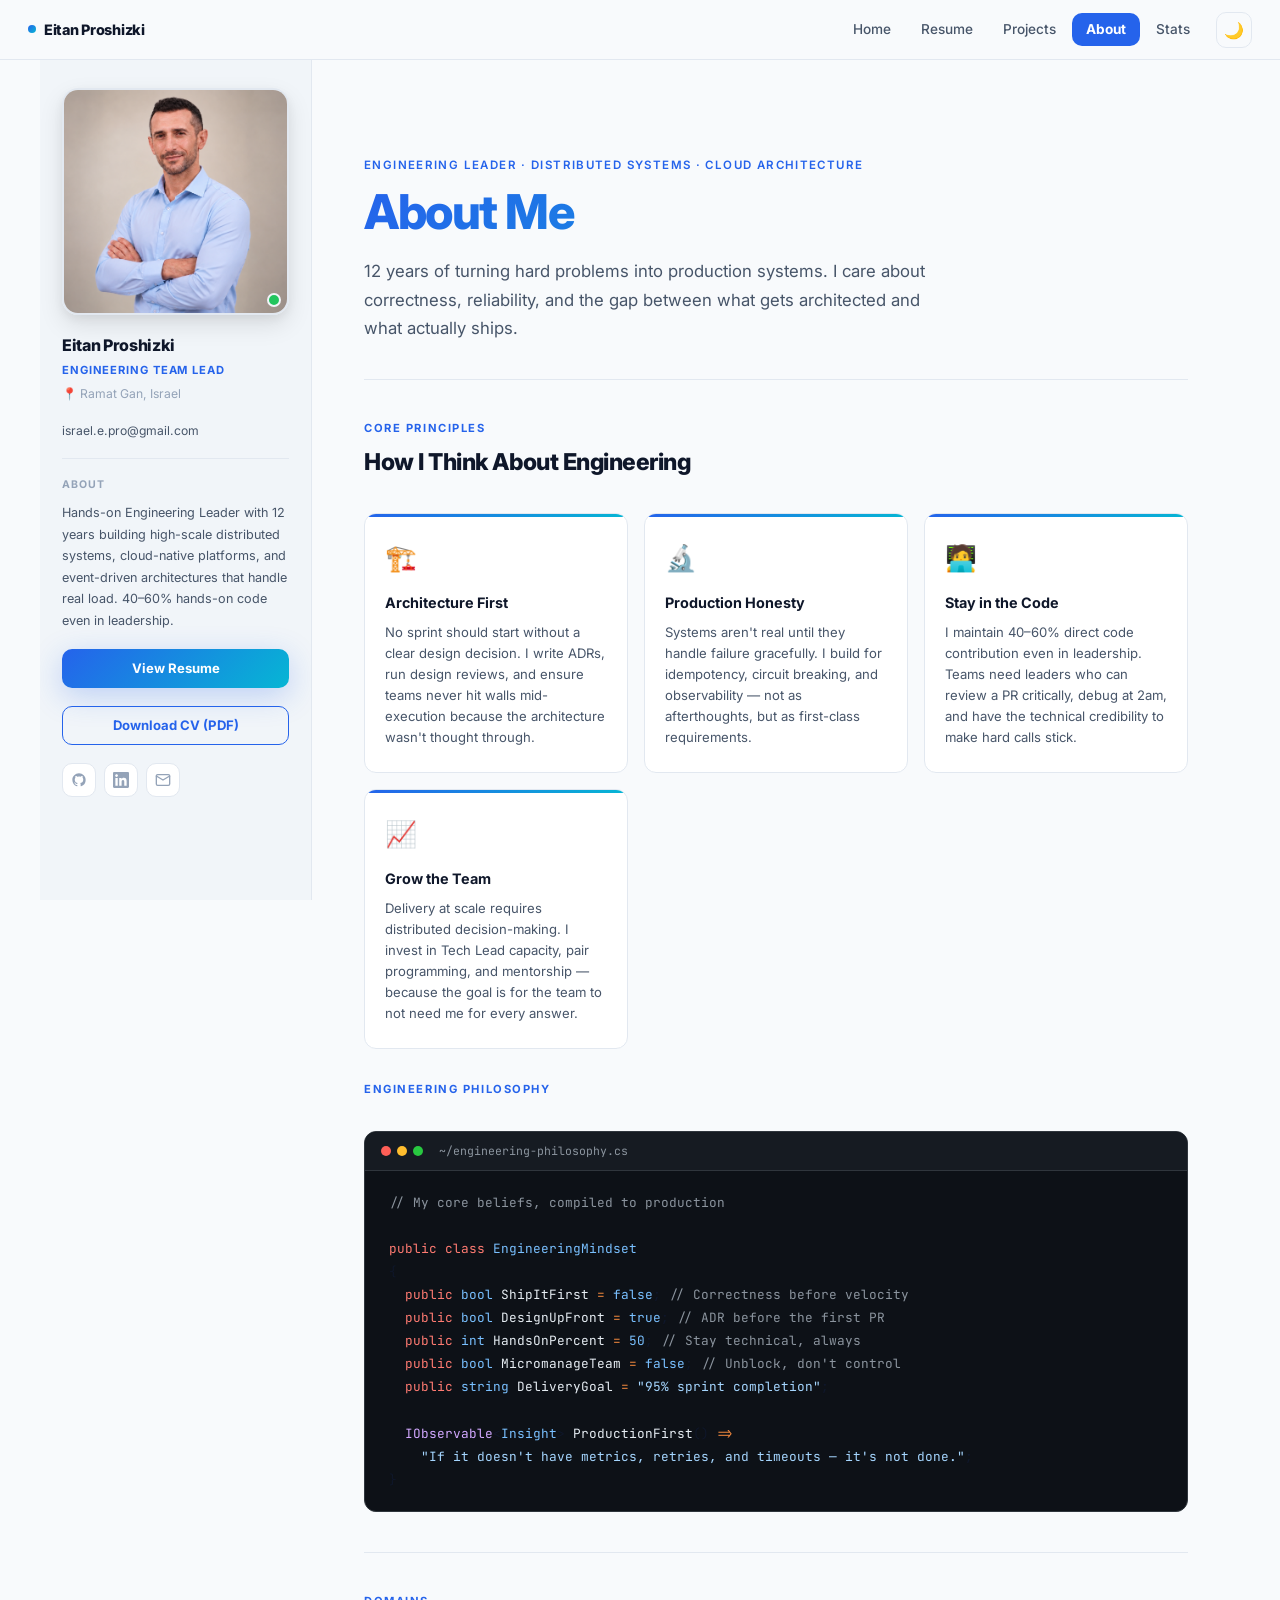
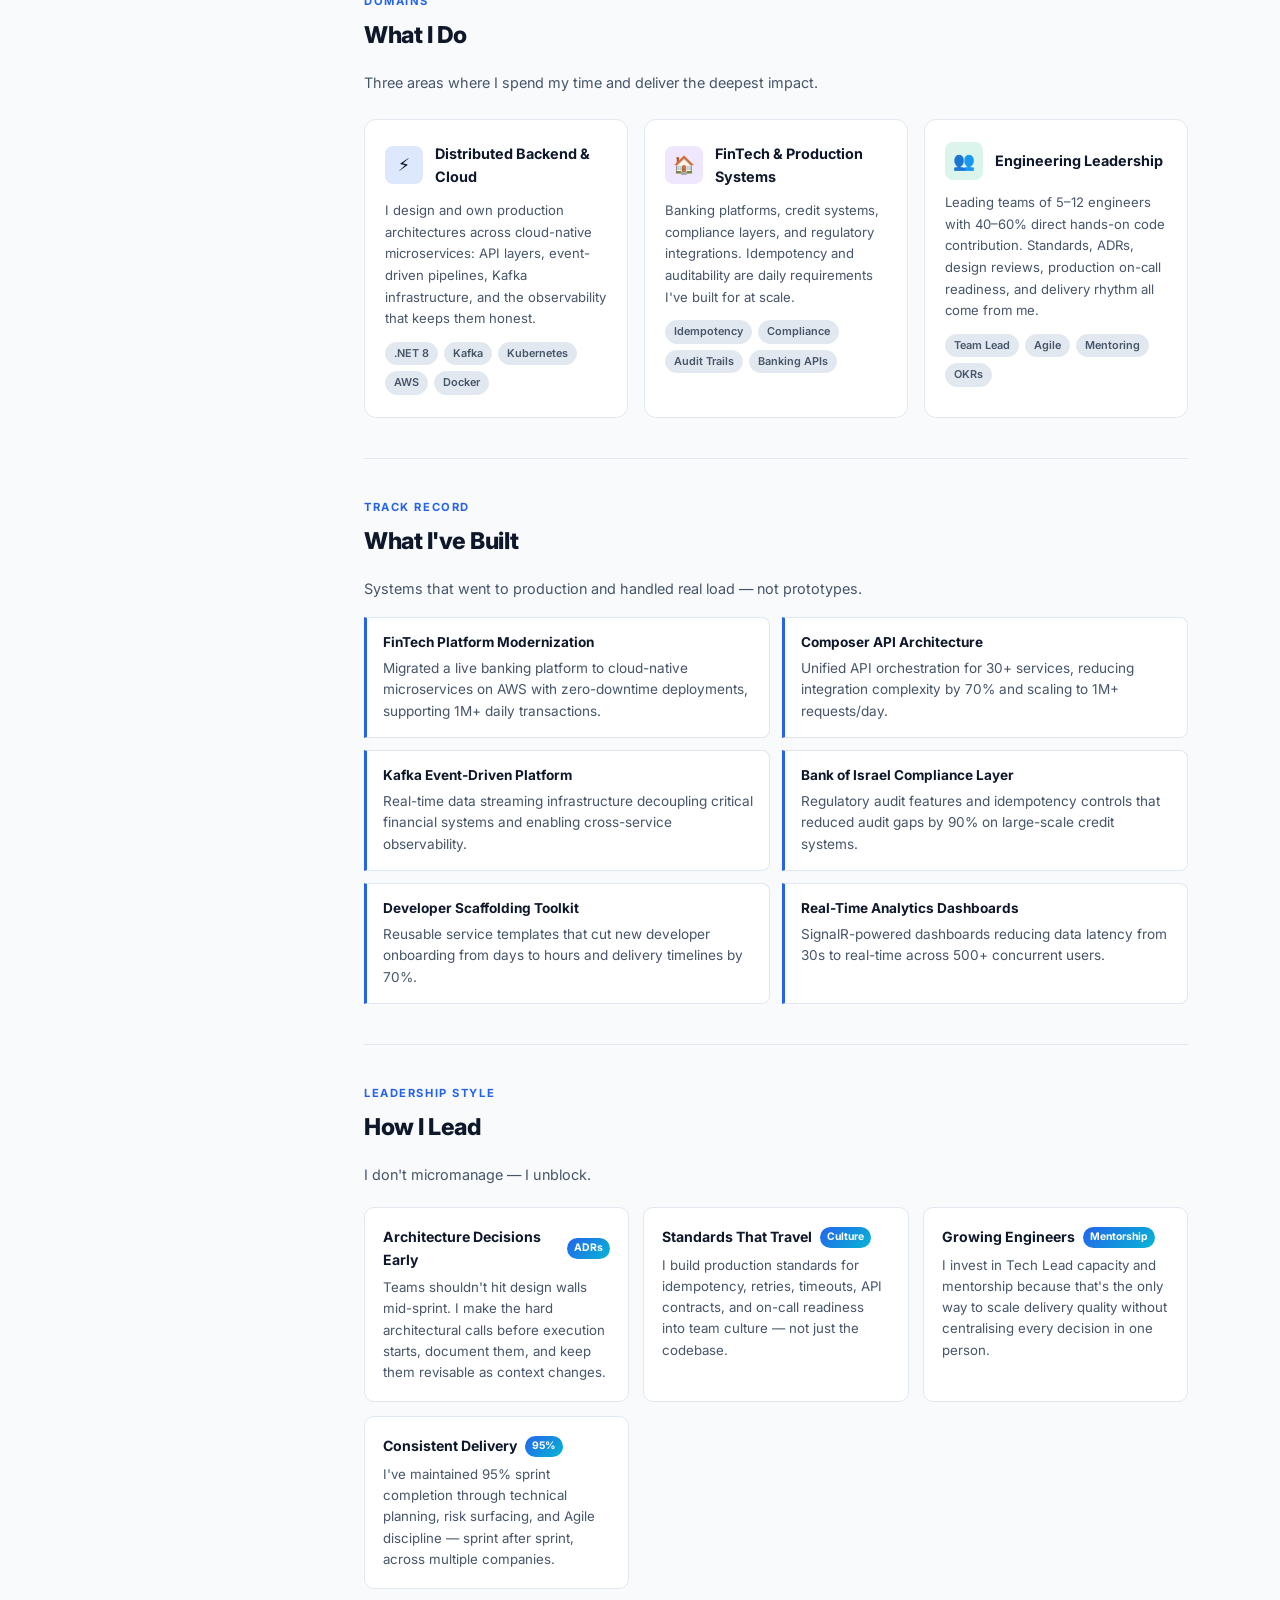
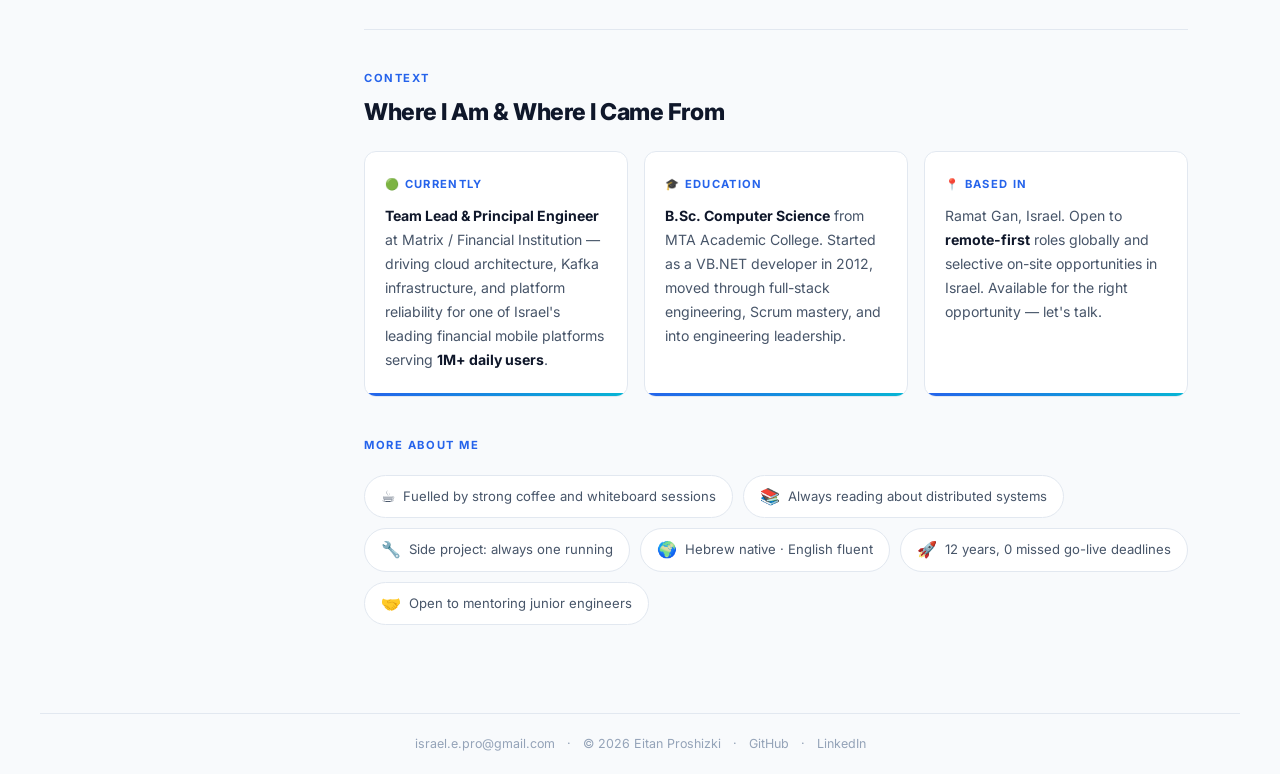
==== commit 7b78b7c1: "Major polish: favicon, punchier hero, PDF button, footer, mobile fixes, OG meta" ====
--- a/about.html
+++ b/about.html
@@ -7,6 +7,7 @@
   <meta name="description" content="About Eitan Proshizki — Engineering Leader, hands-on builder, and people-first technical leader in distributed systems." />
   <meta property="og:title" content="About – Eitan Proshizki" />
   <meta property="og:image" content="avatar.png" />
+  <link rel="icon" type="image/svg+xml" href="favicon.svg" />
   <link rel="stylesheet" href="style.css" />
   <script src="main.js" defer></script>
   <style>
@@ -121,6 +122,7 @@
       <p class="sidebar-bio">Hands-on Engineering Leader with 12 years building high-scale distributed systems, cloud-native platforms, and event-driven architectures that handle real load. 40–60% hands-on code even in leadership.</p>
     </div>
     <a href="resume.html" class="sidebar-cta">View Resume</a>
+    <a href="resume.pdf" class="sidebar-cta-ghost" download>Download CV (PDF)</a>
     <div class="social-links">
       <a href="https://github.com/IsraelEitan" target="_blank" rel="noopener" class="social-link" title="GitHub">
         <svg viewBox="0 0 24 24" fill="currentColor"><path d="M12 2C6.477 2 2 6.484 2 12.017c0 4.425 2.865 8.18 6.839 9.504.5.092.682-.217.682-.483 0-.237-.008-.868-.013-1.703-2.782.605-3.369-1.343-3.369-1.343-.454-1.158-1.11-1.466-1.11-1.466-.908-.62.069-.608.069-.608 1.003.07 1.531 1.032 1.531 1.032.892 1.53 2.341 1.088 2.91.832.092-.647.35-1.088.636-1.338-2.22-.253-4.555-1.113-4.555-4.951 0-1.093.39-1.988 1.029-2.688-.103-.253-.446-1.272.098-2.65 0 0 .84-.27 2.75 1.026A9.564 9.564 0 0112 6.844c.85.004 1.705.115 2.504.337 1.909-1.296 2.747-1.027 2.747-1.027.546 1.379.202 2.398.1 2.651.64.7 1.028 1.595 1.028 2.688 0 3.848-2.339 4.695-4.566 4.943.359.309.678.92.678 1.855 0 1.338-.012 2.419-.012 2.747 0 .268.18.58.688.482A10.019 10.019 0 0022 12.017C22 6.484 17.522 2 12 2z"/></svg>
@@ -132,8 +134,7 @@
         <svg viewBox="0 0 24 24" fill="none" stroke="currentColor" stroke-width="2" stroke-linecap="round" stroke-linejoin="round"><path d="M4 4h16c1.1 0 2 .9 2 2v12c0 1.1-.9 2-2 2H4c-1.1 0-2-.9-2-2V6c0-1.1.9-2 2-2z"/><polyline points="22,6 12,12 2,6"/></svg>
       </a>
     </div>
-    <div class="sidebar-footer">israel.e.pro@gmail.com &middot; &copy; <span class="current-year">2026</span> Eitan Proshizki</div>
-  </aside>
+</aside>
 
   <main class="content">
 
@@ -318,5 +319,14 @@
   </main>
 </div>
 
+<footer class="site-footer">
+  <span>israel.e.pro@gmail.com</span>
+  <span>·</span>
+  <span>© <span class="current-year">2026</span> Eitan Proshizki</span>
+  <span>·</span>
+  <a href="https://github.com/IsraelEitan" target="_blank" rel="noopener">GitHub</a>
+  <span>·</span>
+  <a href="https://linkedin.com/in/eitan-pro" target="_blank" rel="noopener">LinkedIn</a>
+</footer>
 </body>
 </html>
--- a/style.css
+++ b/style.css
@@ -1,18 +1,14 @@
 /* ================================================================
-   EITAN PROSHIZKI — Premium Personal Site
-   Design System v2.0
+   EITAN PROSHIZKI — Premium Personal Site  v2.0
    ================================================================ */
 
 @import url('https://fonts.googleapis.com/css2?family=Inter:wght@300;400;500;600;700;800;900&family=JetBrains+Mono:wght@400;500&display=swap');
 
 /* ── Design Tokens ── */
 :root {
-  /* Brand Gradient */
   --grad-from:   #2563EB;
   --grad-to:     #06B6D4;
   --gradient:    linear-gradient(135deg, var(--grad-from), var(--grad-to));
-
-  /* Light Mode */
   --bg-page:     #F8FAFC;
   --bg-card:     #FFFFFF;
   --bg-sidebar:  #F1F5F9;
@@ -23,27 +19,22 @@
   --text-muted:     #94A3B8;
   --accent:         #2563EB;
   --accent-2:       #06B6D4;
-  --accent-light:   rgba(37, 99, 235, 0.08);
+  --accent-light:   rgba(37,99,235,0.08);
   --accent-text:    #1D4ED8;
   --green:          #22C55E;
-  --green-light:    rgba(34, 197, 94, 0.1);
+  --green-light:    rgba(34,197,94,0.1);
   --border:         #E2E8F0;
   --border-strong:  #CBD5E1;
-  --dot-color:      rgba(37, 99, 235, 0.12);
+  --dot-color:      rgba(37,99,235,0.12);
   --shadow-sm:   0 1px 2px rgba(0,0,0,0.05);
-  --shadow:      0 4px 6px rgba(0,0,0,0.07), 0 1px 3px rgba(0,0,0,0.06);
-  --shadow-md:   0 10px 25px rgba(0,0,0,0.1), 0 4px 10px rgba(0,0,0,0.05);
+  --shadow:      0 4px 6px rgba(0,0,0,0.07),0 1px 3px rgba(0,0,0,0.06);
+  --shadow-md:   0 10px 25px rgba(0,0,0,0.1),0 4px 10px rgba(0,0,0,0.05);
   --shadow-lg:   0 20px 40px rgba(0,0,0,0.12);
-  --shadow-blue: 0 8px 30px rgba(37, 99, 235, 0.25);
-
-  /* Layout */
+  --shadow-blue: 0 8px 30px rgba(37,99,235,0.25);
   --sidebar-w:  272px;
   --nav-h:      60px;
   --radius:     10px;
   --radius-lg:  16px;
-  --radius-xl:  20px;
-
-  /* Type */
   --font:  'Inter', system-ui, sans-serif;
   --mono:  'JetBrains Mono', 'Fira Code', monospace;
 }
@@ -59,598 +50,498 @@
   --text-muted:     #64748B;
   --accent:         #3B82F6;
   --accent-2:       #22D3EE;
-  --accent-light:   rgba(59, 130, 246, 0.12);
+  --accent-light:   rgba(59,130,246,0.12);
   --accent-text:    #93C5FD;
   --green:          #4ADE80;
-  --green-light:    rgba(74, 222, 128, 0.12);
+  --green-light:    rgba(74,222,128,0.12);
   --border:         #1E293B;
   --border-strong:  #334155;
-  --dot-color:      rgba(59, 130, 246, 0.12);
+  --dot-color:      rgba(59,130,246,0.12);
   --shadow-sm:   0 1px 2px rgba(0,0,0,0.5);
   --shadow:      0 4px 6px rgba(0,0,0,0.5);
   --shadow-md:   0 10px 25px rgba(0,0,0,0.5);
   --shadow-lg:   0 20px 40px rgba(0,0,0,0.6);
-  --shadow-blue: 0 8px 30px rgba(59, 130, 246, 0.2);
+  --shadow-blue: 0 8px 30px rgba(59,130,246,0.2);
 }
 
 /* ── Reset ── */
-*, *::before, *::after { box-sizing: border-box; margin: 0; padding: 0; }
-html { font-size: 16px; scroll-behavior: smooth; }
+*,*::before,*::after { box-sizing:border-box; margin:0; padding:0; }
+html { font-size:16px; scroll-behavior:smooth; }
 body {
-  font-family: var(--font);
-  background: var(--bg-page);
-  color: var(--text-primary);
-  line-height: 1.6;
-  transition: background 0.25s, color 0.25s;
-  min-height: 100vh;
-  -webkit-font-smoothing: antialiased;
-}
-a { color: var(--accent); text-decoration: none; transition: color 0.15s; }
-a:hover { color: var(--accent-text); }
-img { max-width: 100%; display: block; }
-button { font-family: var(--font); cursor: pointer; }
-
-/* ── Scroll Progress Bar ── */
+  font-family:var(--font);
+  background:var(--bg-page);
+  color:var(--text-primary);
+  line-height:1.6;
+  transition:background 0.25s,color 0.25s;
+  min-height:100vh;
+  -webkit-font-smoothing:antialiased;
+}
+a { color:var(--accent); text-decoration:none; transition:color 0.15s; }
+a:hover { color:var(--accent-text); }
+img { max-width:100%; display:block; }
+button { font-family:var(--font); cursor:pointer; }
+
+/* ── Scroll Progress ── */
 .scroll-progress {
-  position: fixed; top: 0; left: 0; z-index: 999;
-  height: 3px; width: 0%;
-  background: var(--gradient);
-  transition: width 0.1s linear;
-  border-radius: 0 3px 3px 0;
+  position:fixed; top:0; left:0; z-index:999;
+  height:3px; width:0%;
+  background:var(--gradient);
+  transition:width 0.1s linear;
+  border-radius:0 3px 3px 0;
 }
 
 /* ── Navigation ── */
 .top-nav {
-  position: sticky; top: 0; z-index: 100;
-  height: var(--nav-h);
-  background: rgba(var(--bg-page-rgb, 248,250,252), 0.85);
-  backdrop-filter: blur(12px);
-  -webkit-backdrop-filter: blur(12px);
-  border-bottom: 1px solid var(--border);
-  display: flex; align-items: center;
-  padding: 0 28px; gap: 4px;
-}
-[data-theme="dark"] .top-nav { background: rgba(3,7,18,0.85); }
+  position:sticky; top:0; z-index:100;
+  height:var(--nav-h);
+  background:rgba(248,250,252,0.9);
+  backdrop-filter:blur(12px);
+  -webkit-backdrop-filter:blur(12px);
+  border-bottom:1px solid var(--border);
+  display:flex; align-items:center;
+  padding:0 28px; gap:4px;
+}
+[data-theme="dark"] .top-nav { background:rgba(3,7,18,0.9); }
 .nav-brand {
-  font-weight: 800; font-size: 0.9rem; letter-spacing: -0.02em;
-  color: var(--text-primary); margin-right: auto;
-  display: flex; align-items: center; gap: 8px;
-}
-.nav-brand-dot { width: 8px; height: 8px; border-radius: 50%; background: var(--gradient); }
-.nav-links { display: flex; align-items: center; gap: 2px; list-style: none; }
+  font-weight:800; font-size:0.9rem; letter-spacing:-0.02em;
+  color:var(--text-primary); margin-right:auto;
+  display:flex; align-items:center; gap:8px;
+}
+.nav-brand-dot { width:8px; height:8px; border-radius:50%; background:var(--gradient); }
+.nav-links { display:flex; align-items:center; gap:2px; list-style:none; }
 .nav-links a {
-  display: block; padding: 6px 14px;
-  border-radius: var(--radius); font-size: 0.85rem; font-weight: 500;
-  color: var(--text-secondary); transition: all 0.15s;
-}
-.nav-links a:hover { background: var(--bg-hover); color: var(--text-primary); }
-.nav-links a.active {
-  background: var(--accent-light); color: var(--accent); font-weight: 600;
-}
+  display:block; padding:6px 14px;
+  border-radius:var(--radius); font-size:0.85rem; font-weight:500;
+  color:var(--text-secondary); transition:all 0.15s;
+}
+.nav-links a:hover { background:var(--bg-hover); color:var(--text-primary); }
+.nav-links a.active { background:var(--accent-light); color:var(--accent); font-weight:600; }
 .theme-toggle {
-  width: 36px; height: 36px;
-  border-radius: var(--radius); border: 1px solid var(--border);
-  background: transparent; cursor: pointer;
-  display: flex; align-items: center; justify-content: center;
-  margin-left: 8px; color: var(--text-secondary);
-  transition: all 0.15s; font-size: 1rem;
-}
-.theme-toggle:hover { background: var(--bg-hover); color: var(--text-primary); }
-
-/* Mobile menu */
+  width:36px; height:36px;
+  border-radius:var(--radius); border:1px solid var(--border);
+  background:transparent; cursor:pointer;
+  display:flex; align-items:center; justify-content:center;
+  margin-left:8px; color:var(--text-secondary);
+  transition:all 0.15s; font-size:1rem;
+}
+.theme-toggle:hover { background:var(--bg-hover); color:var(--text-primary); }
 .mobile-menu-btn {
-  display: none; width: 36px; height: 36px;
-  border-radius: var(--radius); border: 1px solid var(--border);
-  background: transparent; flex-direction: column;
-  align-items: center; justify-content: center; gap: 5px;
-  margin-left: 8px; cursor: pointer;
-}
-.mobile-menu-btn span {
-  display: block; width: 18px; height: 2px;
-  background: var(--text-secondary); border-radius: 1px;
-  transition: all 0.2s;
-}
+  display:none; width:36px; height:36px;
+  border-radius:var(--radius); border:1px solid var(--border);
+  background:transparent; flex-direction:column;
+  align-items:center; justify-content:center; gap:5px;
+  margin-left:8px; cursor:pointer;
+}
+.mobile-menu-btn span { display:block; width:18px; height:2px; background:var(--text-secondary); border-radius:1px; transition:all 0.2s; }
 .mobile-nav {
-  display: none; position: fixed; top: var(--nav-h); left: 0; right: 0;
-  background: var(--bg-card); border-bottom: 1px solid var(--border);
-  z-index: 99; padding: 16px 24px 24px;
-  box-shadow: var(--shadow-md);
-}
-.mobile-nav.open { display: block; }
-.mobile-nav a {
-  display: block; padding: 12px 0; font-size: 1rem; font-weight: 500;
-  color: var(--text-secondary); border-bottom: 1px solid var(--border);
-}
-.mobile-nav a:last-child { border-bottom: none; }
+  display:none; position:fixed; top:var(--nav-h); left:0; right:0;
+  background:var(--bg-card); border-bottom:1px solid var(--border);
+  z-index:99; padding:16px 24px 24px; box-shadow:var(--shadow-md);
+}
+.mobile-nav.open { display:block; }
+.mobile-nav a { display:block; padding:12px 0; font-size:1rem; font-weight:500; color:var(--text-secondary); border-bottom:1px solid var(--border); }
+.mobile-nav a:last-child { border-bottom:none; }
 
 /* ── Layout ── */
 .layout {
-  display: grid;
-  grid-template-columns: var(--sidebar-w) 1fr;
-  min-height: calc(100vh - var(--nav-h));
-  max-width: 1200px; margin: 0 auto;
+  display:grid;
+  grid-template-columns:var(--sidebar-w) 1fr;
+  min-height:calc(100vh - var(--nav-h));
+  max-width:1200px; margin:0 auto;
 }
 
 /* ── Sidebar ── */
 .sidebar {
-  position: sticky; top: var(--nav-h);
-  height: calc(100vh - var(--nav-h));
-  overflow-y: auto; overflow-x: hidden;
-  background: var(--bg-sidebar);
-  border-right: 1px solid var(--border);
-  padding: 32px 22px;
-  display: flex; flex-direction: column; gap: 20px;
-}
-.sidebar-avatar-wrap { position: relative; width: 76px; }
+  position:sticky; top:var(--nav-h);
+  height:calc(100vh - var(--nav-h));
+  overflow-y:auto; overflow-x:hidden;
+  background:var(--bg-sidebar);
+  border-right:1px solid var(--border);
+  padding:28px 22px;
+  display:flex; flex-direction:column; gap:18px;
+}
+
+/* Avatar — large rounded square */
+.sidebar-avatar-wrap { position:relative; width:100%; }
 .sidebar-avatar {
-  width: 76px; height: 76px;
-  border-radius: 50%; overflow: hidden;
-  border: 2px solid var(--border);
-}
-.sidebar-avatar img { width: 100%; height: 100%; object-fit: cover; }
+  width:100%; aspect-ratio:1/1;
+  border-radius:16px; overflow:hidden;
+  border:2px solid var(--border);
+  box-shadow:var(--shadow-md);
+}
+.sidebar-avatar img { width:100%; height:100%; object-fit:cover; object-position:center top; }
 .sidebar-status {
-  position: absolute; bottom: 2px; right: 2px;
-  width: 14px; height: 14px; border-radius: 50%;
-  background: var(--green); border: 2px solid var(--bg-sidebar);
-}
-.sidebar-name { font-size: 1rem; font-weight: 800; letter-spacing: -0.02em; color: var(--text-primary); }
-.sidebar-role {
-  font-size: 0.7rem; font-weight: 700; color: var(--accent);
-  text-transform: uppercase; letter-spacing: 0.08em; margin-top: 3px;
-}
-.sidebar-location { font-size: 0.76rem; color: var(--text-muted); margin-top: 4px; }
-.sidebar-email { font-size: 0.76rem; color: var(--text-secondary); word-break: break-all; }
-.sidebar-divider { height: 1px; background: var(--border); flex-shrink: 0; }
-.sidebar-label {
-  font-size: 0.66rem; font-weight: 700;
-  text-transform: uppercase; letter-spacing: 0.1em;
-  color: var(--text-muted); margin-bottom: 8px;
-}
-.sidebar-bio { font-size: 0.79rem; color: var(--text-secondary); line-height: 1.7; }
+  position:absolute; bottom:8px; right:8px;
+  width:14px; height:14px; border-radius:50%;
+  background:var(--green); border:2px solid var(--bg-sidebar);
+}
+
+.sidebar-name { font-size:1rem; font-weight:800; letter-spacing:-0.02em; color:var(--text-primary); }
+.sidebar-role { font-size:0.7rem; font-weight:700; color:var(--accent); text-transform:uppercase; letter-spacing:0.08em; margin-top:3px; }
+.sidebar-location { font-size:0.76rem; color:var(--text-muted); margin-top:4px; }
+.sidebar-email { font-size:0.76rem; color:var(--text-secondary); word-break:break-all; }
+.sidebar-divider { height:1px; background:var(--border); flex-shrink:0; }
+.sidebar-label { font-size:0.66rem; font-weight:700; text-transform:uppercase; letter-spacing:0.1em; color:var(--text-muted); margin-bottom:8px; }
+.sidebar-bio { font-size:0.79rem; color:var(--text-secondary); line-height:1.7; }
 .sidebar-cta {
-  display: block; padding: 9px 16px;
-  background: var(--gradient); color: #fff !important;
-  border-radius: var(--radius); font-size: 0.8rem; font-weight: 700;
-  text-align: center; transition: opacity 0.15s, box-shadow 0.15s;
-  box-shadow: var(--shadow-blue);
-}
-.sidebar-cta:hover { opacity: 0.88; }
-.social-links { display: flex; gap: 8px; flex-wrap: wrap; }
+  display:block; padding:9px 16px;
+  background:var(--gradient); color:#fff;
+  border-radius:var(--radius); font-size:0.82rem; font-weight:700;
+  text-align:center; transition:opacity 0.15s,box-shadow 0.15s;
+  box-shadow:var(--shadow-blue);
+}
+.sidebar-cta:hover { opacity:0.88; color:#fff; }
+.social-links { display:flex; gap:8px; }
 .social-link {
-  width: 30px; height: 30px;
-  display: flex; align-items: center; justify-content: center;
-  border-radius: var(--radius); color: var(--text-secondary);
-  background: var(--bg-card); border: 1px solid var(--border);
-  transition: all 0.15s; flex-shrink: 0;
-}
-.social-link:hover { color: var(--accent); border-color: var(--accent); background: var(--accent-light); transform: translateY(-2px); }
-.social-link svg { width: 14px; height: 14px; }
-.sidebar-footer { margin-top: auto; font-size: 0.7rem; color: var(--text-muted); line-height: 1.5; }
-
-/* ── Main Content ── */
-.content { padding: 52px 56px; min-width: 0; }
-
-/* ── Gradient Text ── */
-.gradient-text {
-  background: var(--gradient);
-  -webkit-background-clip: text;
-  -webkit-text-fill-color: transparent;
-  background-clip: text;
-}
-
-/* ── Hero Section ── */
-.hero {
-  position: relative;
-  padding-bottom: 56px;
-}
+  width:34px; height:34px; border-radius:var(--radius);
+  border:1px solid var(--border); background:var(--bg-card);
+  display:flex; align-items:center; justify-content:center;
+  color:var(--text-muted); transition:all 0.15s;
+}
+.social-link svg { width:16px; height:16px; }
+.social-link:hover { color:var(--accent); border-color:var(--accent); background:var(--accent-light); transform:translateY(-2px); }
+.sidebar-footer { font-size:0.68rem; color:var(--text-muted); margin-top:auto; padding-top:12px; }
+
+/* ── Content ── */
+.content { padding:48px 52px; min-width:0; }
+
+/* ── Hero ── */
+.hero { position:relative; padding-bottom:48px; }
 .hero-bg {
-  position: absolute; inset: -52px -56px 0;
-  background-image: radial-gradient(var(--dot-color) 1px, transparent 1px);
-  background-size: 28px 28px;
-  pointer-events: none; z-index: 0;
-  mask-image: linear-gradient(to bottom, rgba(0,0,0,0.4) 0%, rgba(0,0,0,0) 100%);
-}
-.hero-inner { position: relative; z-index: 1; }
+  position:absolute; inset:-48px -52px 0;
+  background-image:radial-gradient(var(--dot-color) 1px,transparent 1px);
+  background-size:28px 28px;
+  pointer-events:none; z-index:0;
+  mask-image:linear-gradient(to bottom,rgba(0,0,0,0.5) 0%,rgba(0,0,0,0) 100%);
+}
+.hero-inner { position:relative; z-index:1; }
 .available-badge {
-  display: inline-flex; align-items: center; gap: 8px;
-  padding: 6px 14px; border-radius: 20px;
-  background: var(--green-light); border: 1px solid rgba(34,197,94,0.3);
-  font-size: 0.78rem; font-weight: 600; color: var(--green);
-  margin-bottom: 24px;
+  display:inline-flex; align-items:center; gap:8px;
+  padding:6px 14px; border-radius:20px;
+  background:var(--green-light); border:1px solid rgba(34,197,94,0.3);
+  font-size:0.78rem; font-weight:600; color:var(--green);
+  margin-bottom:24px;
 }
 .available-dot {
-  width: 7px; height: 7px; border-radius: 50%;
-  background: var(--green); flex-shrink: 0;
-  animation: pulse-green 2s infinite;
+  width:7px; height:7px; border-radius:50%;
+  background:var(--green); flex-shrink:0;
+  animation:pulse-green 2s infinite;
 }
 @keyframes pulse-green {
-  0%, 100% { opacity: 1; box-shadow: 0 0 0 0 rgba(34,197,94,0.4); }
-  50% { opacity: 0.8; box-shadow: 0 0 0 6px rgba(34,197,94,0); }
+  0%,100% { opacity:1; box-shadow:0 0 0 0 rgba(34,197,94,0.4); }
+  50% { opacity:0.8; box-shadow:0 0 0 6px rgba(34,197,94,0); }
 }
 .hero-headline {
-  font-size: 2.8rem; font-weight: 900; letter-spacing: -0.04em;
-  line-height: 1.1; color: var(--text-primary);
-  margin-bottom: 20px; max-width: 620px;
-}
-.hero-sub {
-  font-size: 1rem; color: var(--text-secondary); line-height: 1.75;
-  max-width: 540px; margin-bottom: 32px;
-}
-.typewriter { min-height: 1.3em; }
-.typewriter-cursor { animation: blink 1s step-end infinite; color: var(--accent); }
-@keyframes blink { 0%, 100% { opacity: 1; } 50% { opacity: 0; } }
-
-/* CTA Buttons */
-.hero-ctas { display: flex; gap: 12px; flex-wrap: wrap; margin-bottom: 40px; }
+  font-size:2.8rem; font-weight:900; letter-spacing:-0.04em;
+  line-height:1.1; color:var(--text-primary);
+  margin-bottom:20px; max-width:620px;
+}
+.hero-sub { font-size:1rem; color:var(--text-secondary); line-height:1.75; max-width:540px; margin-bottom:32px; }
+.typewriter { min-height:1.3em; }
+.typewriter-cursor { animation:blink 1s step-end infinite; color:var(--accent); }
+@keyframes blink { 0%,100% { opacity:1; } 50% { opacity:0; } }
+.hero-ctas { display:flex; gap:12px; flex-wrap:wrap; margin-bottom:40px; }
+
+/* ── Buttons ── */
 .btn {
-  display: inline-flex; align-items: center; gap: 7px;
-  padding: 11px 22px; border-radius: var(--radius);
-  font-size: 0.875rem; font-weight: 600;
-  transition: all 0.18s; text-decoration: none; border: none;
-  font-family: var(--font); cursor: pointer;
-}
-.btn-primary {
-  background: var(--gradient); color: #fff;
-  box-shadow: var(--shadow-blue);
-}
-.btn-primary:hover { opacity: 0.88; color: #fff; transform: translateY(-1px); box-shadow: 0 12px 35px rgba(37,99,235,0.35); }
-.btn-secondary {
-  background: var(--bg-card); color: var(--text-primary);
-  border: 1px solid var(--border-strong); box-shadow: var(--shadow-sm);
-}
-.btn-secondary:hover { background: var(--bg-hover); color: var(--text-primary); transform: translateY(-1px); }
-.btn-ghost { color: var(--accent); font-size: 0.82rem; padding: 0; gap: 4px; }
-.btn-ghost:hover { gap: 8px; color: var(--accent-text); }
+  display:inline-flex; align-items:center; gap:7px;
+  padding:11px 22px; border-radius:var(--radius);
+  font-size:0.875rem; font-weight:600;
+  transition:all 0.18s; text-decoration:none; border:none;
+  font-family:var(--font); cursor:pointer;
+}
+.btn-primary { background:var(--gradient); color:#fff; box-shadow:var(--shadow-blue); }
+.btn-primary:hover { opacity:0.88; color:#fff; transform:translateY(-1px); }
+.btn-secondary { background:var(--bg-card); color:var(--text-primary); border:1px solid var(--border-strong); box-shadow:var(--shadow-sm); }
+.btn-secondary:hover { background:var(--bg-hover); color:var(--text-primary); transform:translateY(-1px); }
 
 /* ── Stats Row ── */
 .stats-row {
-  display: grid; grid-template-columns: repeat(4, 1fr);
-  gap: 0; margin-bottom: 48px;
-  border: 1px solid var(--border); border-radius: var(--radius-lg);
-  overflow: hidden; box-shadow: var(--shadow);
-  background: var(--border);
-}
-.stat-item {
-  text-align: center; padding: 22px 16px;
-  background: var(--bg-card); position: relative;
-}
-.stat-item:not(:last-child)::after {
-  content: ''; position: absolute; right: 0; top: 20%; bottom: 20%;
-  width: 1px; background: var(--border);
-}
+  display:flex; margin:0 0 40px;
+  border:1px solid var(--border); border-radius:var(--radius-lg);
+  background:var(--bg-card); overflow:hidden; box-shadow:var(--shadow-sm);
+}
+.stat-item { flex:1; padding:20px 16px; text-align:center; border-right:1px solid var(--border); }
+.stat-item:last-child { border-right:none; }
 .stat-value {
-  font-size: 1.8rem; font-weight: 900; letter-spacing: -0.03em;
-  display: block; line-height: 1; margin-bottom: 5px;
-}
-.stat-label {
-  font-size: 0.68rem; color: var(--text-muted); font-weight: 600;
-  text-transform: uppercase; letter-spacing: 0.06em; display: block;
-}
-
-/* ── Tech Stack Pills ── */
-.tech-section { margin-bottom: 52px; }
-.tech-section-label {
-  font-size: 0.72rem; font-weight: 700;
-  text-transform: uppercase; letter-spacing: 0.1em;
-  color: var(--text-muted); margin-bottom: 14px;
-}
-.tech-pills { display: flex; flex-wrap: wrap; gap: 8px; }
+  display:block; font-size:1.6rem; font-weight:900; letter-spacing:-0.03em;
+  background:var(--gradient); -webkit-background-clip:text; -webkit-text-fill-color:transparent; background-clip:text;
+}
+.stat-label { display:block; font-size:0.68rem; font-weight:600; text-transform:uppercase; letter-spacing:0.08em; color:var(--text-muted); margin-top:2px; }
+
+/* ── Tech Pills ── */
+.tech-section { margin-bottom:40px; }
+.tech-section-label { font-size:0.7rem; font-weight:700; text-transform:uppercase; letter-spacing:0.1em; color:var(--text-muted); margin-bottom:10px; }
+.tech-pills { display:flex; flex-wrap:wrap; gap:7px; }
 .tech-pill {
-  display: inline-flex; align-items: center; gap: 6px;
-  padding: 5px 12px; border-radius: 20px;
-  font-size: 0.76rem; font-weight: 600;
-  border: 1px solid transparent; transition: all 0.15s;
-}
-.tech-pill:hover { transform: translateY(-2px); box-shadow: var(--shadow); }
-.pill-dotnet   { background: rgba(81,101,241,0.1);  color: #5165F1;  border-color: rgba(81,101,241,0.25); }
-.pill-kafka    { background: rgba(231,88,47,0.1);   color: #E7582F;  border-color: rgba(231,88,47,0.25); }
-.pill-k8s     { background: rgba(50,108,229,0.1);  color: #326CE5;  border-color: rgba(50,108,229,0.25); }
-.pill-aws     { background: rgba(255,153,0,0.1);   color: #FF9900;  border-color: rgba(255,153,0,0.25); }
-.pill-docker  { background: rgba(13,183,237,0.1);  color: #0DB7ED;  border-color: rgba(13,183,237,0.25); }
-.pill-node    { background: rgba(104,160,99,0.1);  color: #68A063;  border-color: rgba(104,160,99,0.25); }
-.pill-sql     { background: rgba(204,77,0,0.1);    color: #CC4D00;  border-color: rgba(204,77,0,0.25); }
-.pill-ts      { background: rgba(49,120,198,0.1);  color: #3178C6;  border-color: rgba(49,120,198,0.25); }
-.pill-tf      { background: rgba(95,43,181,0.1);   color: #5F2BB5;  border-color: rgba(95,43,181,0.25); }
-.pill-git     { background: rgba(240,80,50,0.1);   color: #F05032;  border-color: rgba(240,80,50,0.25); }
-.pill-api     { background: rgba(16,185,129,0.1);  color: #10B981;  border-color: rgba(16,185,129,0.25); }
-.pill-ci      { background: rgba(100,116,139,0.1); color: #64748B;  border-color: rgba(100,116,139,0.25); }
+  font-size:0.75rem; font-weight:600; font-family:var(--mono);
+  padding:4px 12px; border-radius:20px;
+  border:1px solid var(--border); background:var(--bg-card);
+  color:var(--text-secondary); cursor:default; transition:all 0.15s;
+}
+.tech-pill:hover { transform:translateY(-2px); box-shadow:var(--shadow); }
+.pill-dotnet  { border-color:#7C3AED44; color:#7C3AED; background:#7C3AED11; }
+.pill-kafka   { border-color:#EA580C44; color:#EA580C; background:#EA580C11; }
+.pill-k8s     { border-color:#2563EB44; color:#2563EB; background:#2563EB11; }
+.pill-aws     { border-color:#F9731644; color:#F97316; background:#F9731611; }
+.pill-docker  { border-color:#0891B244; color:#0891B2; background:#0891B211; }
+.pill-node    { border-color:#22C55E44; color:#22C55E; background:#22C55E11; }
+.pill-ts      { border-color:#3B82F644; color:#3B82F6; background:#3B82F611; }
+.pill-sql     { border-color:#94A3B844; color:#64748B; background:#94A3B811; }
+.pill-tf      { border-color:#7C3AED44; color:#9333EA; background:#9333EA11; }
+.pill-api     { border-color:#06B6D444; color:#06B6D4; background:#06B6D411; }
+.pill-ci      { border-color:#22C55E44; color:#16A34A; background:#22C55E11; }
+.pill-git     { border-color:#F9731644; color:#EA580C; background:#F9731611; }
 
 /* ── Code Card ── */
 .code-card {
-  background: var(--bg-code); border: 1px solid var(--border);
-  border-radius: var(--radius-lg); padding: 20px 24px;
-  font-family: var(--mono); font-size: 0.78rem;
-  line-height: 1.8; color: var(--text-secondary);
-  margin-bottom: 52px;
-  overflow-x: auto;
-  position: relative;
+  background:var(--bg-code); border:1px solid var(--border);
+  border-radius:var(--radius-lg); overflow:hidden;
+  margin-bottom:40px; box-shadow:var(--shadow);
 }
 .code-card-header {
-  display: flex; align-items: center; gap: 6px;
-  margin-bottom: 14px;
-}
-.code-dot { width: 10px; height: 10px; border-radius: 50%; }
-.code-dot-r { background: #FF5F57; }
-.code-dot-y { background: #FFBD2E; }
-.code-dot-g { background: #28CA41; }
-.code-filename { margin-left: 8px; font-size: 0.72rem; color: var(--text-muted); }
-.code-comment  { color: var(--text-muted); font-style: italic; }
-.code-key      { color: #7C3AED; }
-.code-str      { color: #059669; }
-.code-num      { color: var(--accent); font-weight: 600; }
-.code-fn       { color: #D97706; }
-.code-ok       { color: var(--green); font-weight: 700; }
-[data-theme="dark"] .code-key  { color: #A78BFA; }
-[data-theme="dark"] .code-str  { color: #34D399; }
-[data-theme="dark"] .code-fn   { color: #FCD34D; }
-
-/* ── Section Headers ── */
-.section-header { display: flex; align-items: baseline; justify-content: space-between; margin-bottom: 24px; }
-.section-title { font-size: 1.1rem; font-weight: 800; color: var(--text-primary); letter-spacing: -0.02em; }
-.section-link { font-size: 0.8rem; color: var(--accent); font-weight: 600; }
-.section-link:hover { gap: 6px; }
+  display:flex; align-items:center; gap:6px;
+  padding:10px 16px; border-bottom:1px solid var(--border);
+  background:var(--bg-card);
+}
+.code-dot { width:11px; height:11px; border-radius:50%; }
+.code-dot-r { background:#FF5F57; }
+.code-dot-y { background:#FFBD2E; }
+.code-dot-g { background:#28CA41; }
+.code-filename { font-family:var(--mono); font-size:0.75rem; color:var(--text-muted); margin-left:6px; }
+.code-card pre { padding:20px 24px; font-family:var(--mono); font-size:0.8rem; line-height:1.8; overflow-x:auto; color:var(--text-primary); }
+.code-key    { color:#7C3AED; }
+.code-str    { color:#22C55E; }
+.code-num    { color:#F97316; }
+.code-comment{ color:var(--text-muted); font-style:italic; }
+.code-fn     { color:#2563EB; }
+.code-ok     { color:#22C55E; }
+
+/* ── Gradient Text ── */
+.gradient-text { background:var(--gradient); -webkit-background-clip:text; -webkit-text-fill-color:transparent; background-clip:text; }
+
+/* ── Section ── */
+.section-header { display:flex; align-items:center; justify-content:space-between; margin-bottom:20px; }
+.section-title { font-size:1.15rem; font-weight:800; letter-spacing:-0.02em; color:var(--text-primary); }
+.section-link { font-size:0.8rem; font-weight:600; color:var(--accent); }
+.section-link:hover { color:var(--accent-text); }
+.section-divider { height:1px; background:var(--border); margin:48px 0; }
 
 /* ── Project Cards ── */
-.projects-grid { display: grid; grid-template-columns: 1fr 1fr; gap: 16px; }
+.projects-grid { display:grid; grid-template-columns:1fr 1fr; gap:16px; }
 .project-card {
-  background: var(--bg-card); border: 1px solid var(--border);
-  border-radius: var(--radius-lg); padding: 0;
-  overflow: hidden; transition: all 0.2s;
-  box-shadow: var(--shadow-sm); display: flex; flex-direction: column;
-}
-.project-card:hover {
-  border-color: var(--accent); box-shadow: var(--shadow-md);
-  transform: translateY(-3px);
-}
-.project-card-top {
-  height: 80px; display: flex; align-items: center;
-  justify-content: center; position: relative; overflow: hidden;
-}
-.project-card-top svg { width: 36px; height: 36px; opacity: 0.9; }
-.project-top-blue   { background: linear-gradient(135deg, #2563EB22, #06B6D422); }
-.project-top-purple { background: linear-gradient(135deg, #7C3AED22, #A855F722); }
-.project-top-green  { background: linear-gradient(135deg, #05965522, #22C55E22); }
-.project-top-orange { background: linear-gradient(135deg, #EA580C22, #F9731622); }
-.project-top-cyan   { background: linear-gradient(135deg, #0891B222, #06B6D422); }
-.project-top-red    { background: linear-gradient(135deg, #DC262622, #EF444422); }
-.project-card-body { padding: 18px 20px 20px; flex: 1; display: flex; flex-direction: column; }
-.project-tag { font-size: 0.67rem; font-weight: 700; text-transform: uppercase; letter-spacing: 0.08em; color: var(--text-muted); margin-bottom: 6px; }
-.project-name { font-size: 0.95rem; font-weight: 700; color: var(--text-primary); margin-bottom: 8px; line-height: 1.3; }
-.project-desc { font-size: 0.8rem; color: var(--text-secondary); line-height: 1.65; flex: 1; }
-.project-metrics {
-  display: flex; gap: 12px; margin: 14px 0 0;
-  padding-top: 14px; border-top: 1px solid var(--border);
-}
-.metric { text-align: center; flex: 1; }
-.metric-value { font-size: 0.95rem; font-weight: 800; display: block; line-height: 1; }
-.metric-label { font-size: 0.63rem; color: var(--text-muted); font-weight: 600; text-transform: uppercase; letter-spacing: 0.05em; display: block; margin-top: 3px; }
-.metric-blue   .metric-value { color: var(--accent); }
-.metric-green  .metric-value { color: var(--green); }
-.metric-orange .metric-value { color: #F97316; }
-.project-tech-tags { display: flex; flex-wrap: wrap; gap: 5px; margin-top: 12px; }
-.project-tech-tag {
-  font-size: 0.68rem; padding: 2px 8px; border-radius: 4px;
-  background: var(--bg-hover); color: var(--text-muted); font-weight: 500; font-family: var(--mono);
-}
-.project-link {
-  display: inline-flex; align-items: center; gap: 4px;
-  font-size: 0.76rem; color: var(--accent); font-weight: 700;
-  margin-top: 12px; transition: gap 0.15s;
-}
-.project-link:hover { gap: 8px; color: var(--accent-text); }
-
-/* ── Resume: Visual Timeline ── */
-.timeline { position: relative; padding-left: 40px; }
+  background:var(--bg-card); border:1px solid var(--border);
+  border-radius:var(--radius-lg); overflow:hidden;
+  transition:all 0.2s; box-shadow:var(--shadow-sm); display:flex; flex-direction:column;
+}
+.project-card:hover { border-color:var(--accent); box-shadow:var(--shadow-md); transform:translateY(-3px); }
+.project-card-top { height:80px; display:flex; align-items:center; justify-content:center; position:relative; overflow:hidden; }
+.project-top-blue   { background:linear-gradient(135deg,#2563EB22,#06B6D422); }
+.project-top-purple { background:linear-gradient(135deg,#7C3AED22,#A855F722); }
+.project-top-green  { background:linear-gradient(135deg,#05965522,#22C55E22); }
+.project-top-orange { background:linear-gradient(135deg,#EA580C22,#F9731622); }
+.project-top-cyan   { background:linear-gradient(135deg,#0891B222,#06B6D422); }
+.project-card-body { padding:18px 20px 20px; flex:1; display:flex; flex-direction:column; }
+.project-tag { font-size:0.67rem; font-weight:700; text-transform:uppercase; letter-spacing:0.08em; color:var(--text-muted); margin-bottom:6px; }
+.project-name { font-size:0.95rem; font-weight:700; color:var(--text-primary); margin-bottom:8px; line-height:1.3; }
+.project-desc { font-size:0.8rem; color:var(--text-secondary); line-height:1.65; flex:1; }
+.project-metrics { display:flex; gap:12px; margin:14px 0 0; padding-top:14px; border-top:1px solid var(--border); }
+.metric { text-align:center; flex:1; }
+.metric-value { font-size:0.95rem; font-weight:800; display:block; line-height:1; }
+.metric-label { font-size:0.63rem; color:var(--text-muted); font-weight:600; text-transform:uppercase; letter-spacing:0.05em; display:block; margin-top:3px; }
+.metric-blue  .metric-value { color:var(--accent); }
+.metric-green .metric-value { color:var(--green); }
+.metric-orange .metric-value { color:#F97316; }
+.project-tech-tags { display:flex; flex-wrap:wrap; gap:5px; margin-top:12px; }
+.project-tech-tag { font-size:0.68rem; padding:2px 8px; border-radius:4px; background:var(--bg-hover); color:var(--text-muted); font-weight:500; font-family:var(--mono); }
+.project-link { display:inline-flex; align-items:center; gap:4px; font-size:0.76rem; color:var(--accent); font-weight:700; margin-top:12px; transition:gap 0.15s; }
+.project-link:hover { gap:8px; }
+
+/* ── Timeline ── */
+.timeline { position:relative; padding-left:40px; }
 .timeline::before {
-  content: ''; position: absolute; left: 11px; top: 6px; bottom: 6px;
-  width: 2px; background: linear-gradient(to bottom, var(--accent), var(--accent-2), var(--border));
-  border-radius: 1px;
-}
-.timeline-item { position: relative; margin-bottom: 36px; }
-.timeline-item:last-child { margin-bottom: 0; }
+  content:''; position:absolute; left:11px; top:6px; bottom:6px;
+  width:2px; background:linear-gradient(to bottom,var(--accent),var(--accent-2),var(--border));
+  border-radius:1px;
+}
+.timeline-item { position:relative; margin-bottom:36px; }
+.timeline-item:last-child { margin-bottom:0; }
 .timeline-dot {
-  position: absolute; left: -33px; top: 6px;
-  width: 14px; height: 14px; border-radius: 50%;
-  background: var(--bg-page); border: 3px solid var(--accent);
-  box-shadow: 0 0 0 3px var(--accent-light);
-  transition: all 0.2s;
-}
-.timeline-item:hover .timeline-dot {
-  background: var(--accent); box-shadow: var(--shadow-blue);
-}
+  position:absolute; left:-33px; top:6px;
+  width:14px; height:14px; border-radius:50%;
+  background:var(--bg-page); border:3px solid var(--accent);
+  box-shadow:0 0 0 3px var(--accent-light); transition:all 0.2s;
+}
+.timeline-item:hover .timeline-dot { background:var(--accent); box-shadow:var(--shadow-blue); }
 .timeline-card {
-  background: var(--bg-card); border: 1px solid var(--border);
-  border-radius: var(--radius-lg); padding: 20px 22px;
-  transition: all 0.2s; box-shadow: var(--shadow-sm);
-}
-.timeline-card:hover { border-color: var(--accent); box-shadow: var(--shadow); transform: translateX(3px); }
-.timeline-header { display: flex; align-items: flex-start; justify-content: space-between; gap: 12px; margin-bottom: 4px; }
-.timeline-company { font-size: 0.95rem; font-weight: 800; color: var(--text-primary); }
-.timeline-date { font-size: 0.73rem; color: var(--text-muted); font-weight: 600; white-space: nowrap; flex-shrink: 0; }
-.timeline-role { font-size: 0.85rem; font-weight: 600; color: var(--accent); margin-bottom: 6px; }
-.timeline-tech { font-size: 0.72rem; color: var(--text-muted); font-style: italic; margin-bottom: 12px; line-height: 1.5; }
-.timeline-bullets { list-style: none; display: flex; flex-direction: column; gap: 6px; }
-.timeline-bullets li {
-  font-size: 0.82rem; color: var(--text-secondary);
-  padding-left: 16px; position: relative; line-height: 1.65;
-}
-.timeline-bullets li::before {
-  content: '›'; position: absolute; left: 0;
-  color: var(--accent); font-weight: 700; font-size: 1rem;
-}
+  background:var(--bg-card); border:1px solid var(--border);
+  border-radius:var(--radius-lg); padding:20px 22px;
+  transition:all 0.2s; box-shadow:var(--shadow-sm);
+}
+.timeline-card:hover { border-color:var(--accent); box-shadow:var(--shadow); transform:translateX(3px); }
+.timeline-header { display:flex; align-items:flex-start; justify-content:space-between; gap:12px; margin-bottom:4px; }
+.timeline-company { font-size:0.95rem; font-weight:800; color:var(--text-primary); }
+.timeline-date { font-size:0.73rem; color:var(--text-muted); font-weight:600; white-space:nowrap; flex-shrink:0; }
+.timeline-role { font-size:0.85rem; font-weight:600; color:var(--accent); margin-bottom:6px; }
+.timeline-tech { font-size:0.72rem; color:var(--text-muted); font-style:italic; margin-bottom:12px; line-height:1.5; }
+.timeline-bullets { list-style:none; display:flex; flex-direction:column; gap:6px; }
+.timeline-bullets li { font-size:0.82rem; color:var(--text-secondary); padding-left:16px; position:relative; line-height:1.65; }
+.timeline-bullets li::before { content:'›'; position:absolute; left:0; color:var(--accent); font-weight:700; font-size:1rem; }
 
 /* ── Skill Bars ── */
-.skills-visual { display: flex; flex-direction: column; gap: 16px; margin-bottom: 48px; }
-.skill-bar-item {}
-.skill-bar-header {
-  display: flex; justify-content: space-between; align-items: center;
-  margin-bottom: 8px;
-}
-.skill-bar-name { font-size: 0.85rem; font-weight: 600; color: var(--text-primary); }
-.skill-bar-pct  { font-size: 0.78rem; font-weight: 700; color: var(--accent); }
-.skill-bar-track {
-  height: 8px; background: var(--bg-hover);
-  border-radius: 4px; overflow: hidden; position: relative;
-}
-.skill-bar-fill {
-  height: 100%; width: 0%; border-radius: 4px;
-  background: var(--gradient);
-  transition: width 1.2s cubic-bezier(0.22, 1, 0.36, 1);
-}
-
-/* ── Resume: Skill Tags ── */
+.skills-visual { display:flex; flex-direction:column; gap:16px; margin-bottom:48px; }
+.skill-bar-header { display:flex; justify-content:space-between; align-items:center; margin-bottom:8px; }
+.skill-bar-name { font-size:0.85rem; font-weight:600; color:var(--text-primary); }
+.skill-bar-pct  { font-size:0.78rem; font-weight:700; color:var(--accent); }
+.skill-bar-track { height:8px; background:var(--bg-hover); border-radius:4px; overflow:hidden; }
+.skill-bar-fill { height:100%; width:0%; border-radius:4px; background:var(--gradient); transition:width 1.2s cubic-bezier(0.22,1,0.36,1); }
 .resume-section-title {
-  font-size: 0.7rem; font-weight: 800; text-transform: uppercase;
-  letter-spacing: 0.12em; color: var(--accent);
-  margin-bottom: 24px; padding-bottom: 10px;
-  border-bottom: 2px solid var(--accent-light);
-}
-.skills-cats { display: grid; grid-template-columns: 1fr 1fr; gap: 14px; }
-.skill-cat {
-  background: var(--bg-card); border: 1px solid var(--border);
-  border-radius: var(--radius); padding: 16px 18px;
-  transition: border-color 0.15s;
-}
-.skill-cat:hover { border-color: var(--accent); }
-.skill-cat-title { font-size: 0.73rem; font-weight: 800; text-transform: uppercase; letter-spacing: 0.07em; color: var(--text-primary); margin-bottom: 10px; }
-.skill-tags { display: flex; flex-wrap: wrap; gap: 6px; }
-.skill-tag {
-  font-size: 0.72rem; padding: 3px 9px;
-  background: var(--bg-hover); border-radius: 5px;
-  color: var(--text-secondary); font-weight: 500; font-family: var(--mono);
-}
-
-/* ── Resume page top bar ── */
-.resume-topbar { display: flex; align-items: center; justify-content: space-between; margin-bottom: 36px; flex-wrap: wrap; gap: 12px; }
-.resume-nav { display: flex; gap: 6px; flex-wrap: wrap; }
-.resume-nav a {
-  padding: 5px 14px; border-radius: 20px; font-size: 0.8rem; font-weight: 500;
-  color: var(--text-secondary); background: var(--bg-card);
-  border: 1px solid var(--border); transition: all 0.15s;
-}
-.resume-nav a:hover, .resume-nav a.active { background: var(--accent); color: #fff; border-color: var(--accent); }
-.resume-section { margin-bottom: 52px; scroll-margin-top: calc(var(--nav-h) + 20px); }
-.edu-item { display: grid; grid-template-columns: 1fr auto; gap: 4px 16px; margin-bottom: 18px; }
-.edu-degree { font-size: 0.92rem; font-weight: 700; color: var(--text-primary); }
-.edu-school { font-size: 0.82rem; color: var(--text-secondary); margin-top: 2px; }
-.edu-detail { font-size: 0.76rem; color: var(--text-muted); font-style: italic; grid-column: 1; margin-top: 4px; }
-.edu-date { font-size: 0.75rem; color: var(--text-muted); font-weight: 600; white-space: nowrap; }
-.scope-grid { background: var(--bg-card); border: 1px solid var(--border); border-radius: var(--radius-lg); padding: 22px; display: grid; grid-template-columns: 1fr 1fr 1fr; gap: 20px; }
-.scope-label { font-size: 0.7rem; font-weight: 700; text-transform: uppercase; letter-spacing: 0.07em; color: var(--text-muted); margin-bottom: 6px; }
-.scope-value { font-size: 0.83rem; color: var(--text-secondary); line-height: 1.6; }
+  font-size:0.7rem; font-weight:800; text-transform:uppercase;
+  letter-spacing:0.12em; color:var(--accent);
+  margin-bottom:24px; padding-bottom:10px;
+  border-bottom:2px solid var(--accent-light);
+}
+.skills-cats { display:grid; grid-template-columns:1fr 1fr; gap:14px; }
+.skill-cat { background:var(--bg-card); border:1px solid var(--border); border-radius:var(--radius); padding:16px 18px; transition:border-color 0.15s; }
+.skill-cat:hover { border-color:var(--accent); }
+.skill-cat-title { font-size:0.73rem; font-weight:800; text-transform:uppercase; letter-spacing:0.07em; color:var(--text-primary); margin-bottom:10px; }
+.skill-tags { display:flex; flex-wrap:wrap; gap:6px; }
+.skill-tag { font-size:0.72rem; padding:3px 9px; background:var(--bg-hover); border-radius:5px; color:var(--text-secondary); font-weight:500; }
+
+/* ── Stats Page ── */
+.stats-big-grid { display:grid; grid-template-columns:repeat(3,1fr); gap:14px; margin-bottom:40px; }
+.stat-card {
+  background:var(--bg-card); border:1px solid var(--border);
+  border-radius:var(--radius-lg); padding:24px 20px; text-align:center;
+  box-shadow:var(--shadow-sm); transition:all 0.2s; position:relative; overflow:hidden;
+}
+.stat-card::after { content:''; position:absolute; bottom:0; left:0; right:0; height:3px; background:var(--gradient); transform:scaleX(0); transition:transform 0.3s; transform-origin:left; }
+.stat-card:hover::after { transform:scaleX(1); }
+.stat-card:hover { border-color:var(--accent); box-shadow:var(--shadow); }
+.stat-card-value { font-size:2rem; font-weight:900; letter-spacing:-0.03em; line-height:1; margin-bottom:6px; display:block; }
+.stat-card-label { font-size:0.68rem; font-weight:700; text-transform:uppercase; letter-spacing:0.08em; color:var(--text-muted); display:block; margin-top:4px; }
+.stat-card-sublabel { font-size:0.72rem; color:var(--text-muted); margin-top:6px; display:block; }
+.stat-card-blue   .stat-card-value { color:var(--accent); }
+.stat-card-green  .stat-card-value { color:var(--green); }
+.stat-card-purple .stat-card-value { color:#7C3AED; }
+.stat-card-orange .stat-card-value { color:#F97316; }
+.stat-card-cyan   .stat-card-value { color:var(--accent-2); }
+
+/* Career Chart */
+.career-chart { background:var(--bg-card); border:1px solid var(--border); border-radius:var(--radius-lg); padding:28px; margin-bottom:40px; box-shadow:var(--shadow-sm); }
+.chart-title { font-size:0.85rem; font-weight:700; color:var(--text-primary); margin-bottom:24px; }
+.career-bars { display:flex; flex-direction:column; gap:14px; }
+.career-bar-row { display:grid; grid-template-columns:130px 1fr 60px; align-items:center; gap:14px; }
+.career-co { font-size:0.8rem; font-weight:600; color:var(--text-secondary); text-align:right; }
+.career-track { height:10px; background:var(--bg-hover); border-radius:5px; overflow:hidden; }
+.career-fill { height:100%; border-radius:5px; background:var(--gradient); width:0; transition:width 1.4s cubic-bezier(0.22,1,0.36,1); }
+.career-yr { font-size:0.75rem; color:var(--text-muted); font-weight:600; }
+
+/* Impact Grid */
+.impact-grid { display:grid; grid-template-columns:repeat(4,1fr); gap:12px; margin-bottom:40px; }
+.impact-card {
+  background:var(--bg-card); border:1px solid var(--border);
+  border-radius:var(--radius-lg); padding:20px 16px; text-align:center;
+  box-shadow:var(--shadow-sm); transition:all 0.2s;
+}
+.impact-card:hover { border-color:var(--accent); box-shadow:var(--shadow); }
+.impact-num { font-size:1.6rem; font-weight:900; letter-spacing:-0.03em; display:block; }
+.impact-lbl { font-size:0.68rem; color:var(--text-muted); font-weight:600; text-transform:uppercase; letter-spacing:0.06em; display:block; margin-top:4px; }
+.impact-blue   .impact-num { color:var(--accent); }
+.impact-green  .impact-num { color:var(--green); }
+.impact-purple .impact-num { color:#7C3AED; }
+.impact-orange .impact-num { color:#F97316; }
 
 /* ── About Page ── */
 .about-intro {
-  font-size: 1rem; color: var(--text-secondary); line-height: 1.85; margin-bottom: 40px;
-  padding: 24px 28px; background: var(--bg-card); border: 1px solid var(--border);
-  border-radius: var(--radius-lg); border-left: 4px solid var(--accent);
-  box-shadow: var(--shadow-sm);
-}
-.about-section { margin-bottom: 34px; }
-.about-section-title { font-size: 0.95rem; font-weight: 800; color: var(--text-primary); margin-bottom: 12px; letter-spacing: -0.01em; }
-.about-text { font-size: 0.88rem; color: var(--text-secondary); line-height: 1.85; }
-.about-list { list-style: none; display: flex; flex-direction: column; gap: 9px; margin-top: 12px; }
-.about-list li { font-size: 0.87rem; color: var(--text-secondary); padding-left: 22px; position: relative; line-height: 1.65; }
-.about-list li::before { content: '→'; position: absolute; left: 0; color: var(--accent); font-weight: 700; font-size: 0.85rem; }
-.about-divider { height: 1px; background: var(--border); margin: 28px 0; }
-.currently-row { display: grid; grid-template-columns: 1fr 1fr; gap: 16px; }
-.currently-card { background: var(--bg-card); border: 1px solid var(--border); border-radius: var(--radius); padding: 18px; }
-.currently-card-title { font-size: 0.68rem; font-weight: 800; text-transform: uppercase; letter-spacing: 0.09em; color: var(--text-muted); margin-bottom: 7px; }
-.currently-card-text { font-size: 0.84rem; color: var(--text-secondary); line-height: 1.65; }
-
-/* ── Stats Page ── */
-.stats-big-grid { display: grid; grid-template-columns: repeat(3, 1fr); gap: 14px; margin-bottom: 40px; }
-.stat-card {
-  background: var(--bg-card); border: 1px solid var(--border);
-  border-radius: var(--radius-lg); padding: 24px 20px; text-align: center;
-  box-shadow: var(--shadow-sm); transition: all 0.2s;
-  position: relative; overflow: hidden;
-}
-.stat-card::after {
-  content: ''; position: absolute; bottom: 0; left: 0; right: 0;
-  height: 3px; background: var(--gradient); transform: scaleX(0);
-  transition: transform 0.3s ease; transform-origin: left;
-}
-.stat-card:hover::after { transform: scaleX(1); }
-.stat-card:hover { border-color: var(--accent); box-shadow: var(--shadow); }
-.stat-card-value { font-size: 2rem; font-weight: 900; letter-spacing: -0.03em; line-height: 1; margin-bottom: 6px; display: block; }
-.stat-card-label { font-size: 0.72rem; color: var(--text-muted); font-weight: 600; text-transform: uppercase; letter-spacing: 0.06em; }
-.stats-table-section { margin-bottom: 36px; }
-.stats-table-title { font-size: 0.78rem; font-weight: 800; text-transform: uppercase; letter-spacing: 0.09em; color: var(--text-primary); margin-bottom: 14px; padding-bottom: 10px; border-bottom: 1px solid var(--border); }
-.stats-table { width: 100%; border-collapse: collapse; }
-.stats-table tr { border-bottom: 1px solid var(--border); }
-.stats-table tr:last-child { border-bottom: none; }
-.stats-table td { padding: 10px 12px; font-size: 0.83rem; vertical-align: top; }
-.stats-table td:first-child { color: var(--text-muted); font-weight: 600; font-size: 0.74rem; text-transform: uppercase; letter-spacing: 0.06em; width: 160px; white-space: nowrap; }
-.stats-table td:last-child { color: var(--text-secondary); }
-.stats-table td a { color: var(--accent); }
-.stats-table td a:hover { color: var(--accent-text); }
-
-/* Career bar chart */
-.career-chart { display: flex; flex-direction: column; gap: 10px; margin: 16px 0; }
-.career-bar-item { display: flex; align-items: center; gap: 12px; }
-.career-bar-company { font-size: 0.76rem; font-weight: 600; color: var(--text-secondary); width: 160px; flex-shrink: 0; text-align: right; }
-.career-bar-track { flex: 1; height: 24px; background: var(--bg-hover); border-radius: 4px; overflow: hidden; position: relative; }
-.career-bar-fill { height: 100%; background: var(--gradient); border-radius: 4px; display: flex; align-items: center; padding-left: 10px; }
-.career-bar-years { font-size: 0.7rem; font-weight: 700; color: #fff; white-space: nowrap; }
-
-/* ── Projects Page Filter ── */
-.filter-bar { display: flex; gap: 6px; margin-bottom: 28px; flex-wrap: wrap; }
-.filter-btn {
-  padding: 6px 16px; border-radius: 20px; font-size: 0.8rem; font-weight: 600;
-  border: 1px solid var(--border); background: var(--bg-card);
-  color: var(--text-secondary); cursor: pointer; transition: all 0.15s;
-  font-family: var(--font);
-}
-.filter-btn:hover { border-color: var(--accent); color: var(--accent); background: var(--accent-light); }
-.filter-btn.active { background: var(--accent); color: #fff; border-color: var(--accent); }
-.project-card.hidden { display: none; }
-
-/* ── Scroll Reveal ── */
-.reveal { opacity: 0; transform: translateY(20px); transition: opacity 0.6s ease, transform 0.6s ease; }
-.reveal.visible { opacity: 1; transform: translateY(0); }
-.reveal-delay-1 { transition-delay: 0.05s; }
-.reveal-delay-2 { transition-delay: 0.1s; }
-.reveal-delay-3 { transition-delay: 0.15s; }
-.reveal-delay-4 { transition-delay: 0.2s; }
-
-/* ── Misc ── */
-.page-title { font-size: 2rem; font-weight: 900; letter-spacing: -0.03em; color: var(--text-primary); margin-bottom: 8px; }
-.page-subtitle { font-size: 0.95rem; color: var(--text-secondary); margin-bottom: 36px; }
-code { font-family: var(--mono); font-size: 0.82em; background: var(--bg-code); padding: 1px 6px; border-radius: 4px; }
+  font-size:1rem; color:var(--text-secondary); line-height:1.85; margin-bottom:40px;
+  padding:24px 28px; background:var(--bg-card); border:1px solid var(--border);
+  border-radius:var(--radius-lg); border-left:4px solid var(--accent); box-shadow:var(--shadow-sm);
+}
+.about-section { margin-bottom:34px; }
+.about-section-title { font-size:0.95rem; font-weight:800; color:var(--text-primary); margin-bottom:12px; letter-spacing:-0.01em; }
+.about-text { font-size:0.88rem; color:var(--text-secondary); line-height:1.85; }
+.about-list { list-style:none; display:flex; flex-direction:column; gap:9px; margin-top:12px; }
+.about-list li { font-size:0.87rem; color:var(--text-secondary); padding-left:22px; position:relative; line-height:1.65; }
+.about-list li::before { content:'→'; position:absolute; left:0; color:var(--accent); font-weight:700; font-size:0.85rem; }
+.about-divider { height:1px; background:var(--border); margin:28px 0; }
+.currently-row { display:grid; grid-template-columns:1fr 1fr; gap:16px; }
+.currently-card { background:var(--bg-card); border:1px solid var(--border); border-radius:var(--radius); padding:18px; }
+.currently-card-title { font-size:0.68rem; font-weight:800; text-transform:uppercase; letter-spacing:0.09em; color:var(--text-muted); margin-bottom:7px; }
+.currently-card-text { font-size:0.84rem; color:var(--text-secondary); line-height:1.65; }
+
+/* ── Reveal Animation (non-blocking — content always visible) ── */
+.reveal { opacity:1; }
 
 /* ── Responsive ── */
-@media (max-width: 960px) {
-  .layout { grid-template-columns: 1fr; }
-  .sidebar { position: static; height: auto; border-right: none; border-bottom: 1px solid var(--border); flex-direction: row; flex-wrap: wrap; padding: 18px 22px; gap: 14px; align-items: center; }
-  .sidebar-footer, .sidebar-bio, .sidebar-divider, .sidebar-label { display: none; }
-  .content { padding: 36px 28px; }
-  .stats-row { grid-template-columns: repeat(2, 1fr); }
-  .projects-grid { grid-template-columns: 1fr; }
-  .skills-cats { grid-template-columns: 1fr; }
-  .scope-grid { grid-template-columns: 1fr; }
-  .stats-big-grid { grid-template-columns: repeat(2, 1fr); }
-  .currently-row { grid-template-columns: 1fr; }
-}
-@media (max-width: 640px) {
-  .nav-links { display: none; }
-  .mobile-menu-btn { display: flex; }
-  .hero-headline { font-size: 2rem; }
-  .content { padding: 28px 18px; }
-  .stats-row { grid-template-columns: repeat(2, 1fr); }
-  .hero-bg { inset: -28px -18px 0; }
-  .stats-big-grid { grid-template-columns: 1fr 1fr; }
-  .career-bar-company { width: 90px; font-size: 0.68rem; }
-  .career-chart { gap: 8px; }
-}
-
-/* ── Print ── */
-@media print {
-  .top-nav, .sidebar, .resume-nav, .btn, .theme-toggle, .scroll-progress { display: none !important; }
-  .layout { grid-template-columns: 1fr; }
-  .content { padding: 0; max-width: 100%; }
-  body { background: #fff; color: #000; }
-  .timeline-card { box-shadow: none; border: 1px solid #ddd; }
-  .skill-bar-fill { print-color-adjust: exact; -webkit-print-color-adjust: exact; }
-  .reveal { opacity: 1; transform: none; }
-}
+@media (max-width:900px) {
+  .layout { grid-template-columns:1fr; }
+  .sidebar { position:static; height:auto; overflow:visible; border-right:none; border-bottom:1px solid var(--border); padding:24px; }
+  .projects-grid { grid-template-columns:1fr; }
+  .stats-row { flex-wrap:wrap; }
+  .stat-item { flex:1 1 calc(50% - 1px); border-bottom:1px solid var(--border); }
+  .stat-item:last-child { border-bottom:none; }
+  .hero-headline { font-size:2rem; }
+  .nav-links { display:none; }
+  .mobile-menu-btn { display:flex; }
+  .stats-big-grid { grid-template-columns:1fr 1fr; }
+  .impact-grid { grid-template-columns:1fr 1fr; }
+}
+@media (max-width:600px) {
+  .hero-headline { font-size:1.6rem; }
+  .content { padding:28px 20px; }
+  .stats-big-grid { grid-template-columns:1fr; }
+  .skills-cats { grid-template-columns:1fr; }
+}
+
+/* ── Ghost CTA button (sidebar) ── */
+.sidebar-cta-ghost {
+  display:block; padding:8px 16px;
+  background:transparent; color:var(--accent);
+  border:1px solid var(--accent); border-radius:var(--radius);
+  font-size:0.82rem; font-weight:700;
+  text-align:center; transition:all 0.15s;
+}
+.sidebar-cta-ghost:hover { background:var(--accent-light); color:var(--accent); }
+
+/* ── Home CTA block ── */
+.home-cta-block { text-align:center; padding:56px 0 64px; }
+.home-cta-title { font-size:1.7rem; font-weight:900; letter-spacing:-0.03em; margin-bottom:12px; }
+.home-cta-sub { color:var(--text-secondary); margin-bottom:28px; font-size:0.95rem; }
+.home-cta-btns { display:flex; gap:12px; justify-content:center; flex-wrap:wrap; }
+
+/* ── Site Footer ── */
+.site-footer {
+  display:flex; align-items:center; justify-content:center;
+  gap:12px; flex-wrap:wrap;
+  padding:20px 28px;
+  border-top:1px solid var(--border);
+  font-size:0.78rem; color:var(--text-muted);
+  background:var(--bg-page);
+  max-width:1200px; margin:0 auto;
+}
+.site-footer a { color:var(--text-muted); transition:color 0.15s; }
+.site-footer a:hover { color:var(--accent); }
+
+/* ── Stronger active nav ── */
+.nav-links a.active {
+  background:var(--accent); color:#fff !important; font-weight:700;
+}
+.nav-links a.active:hover { background:var(--accent); opacity:0.9; }
+
+/* ── Better mobile ── */
+@media (max-width:900px) {
+  .sidebar { flex-direction:row; flex-wrap:wrap; align-items:flex-start; gap:12px; padding:20px; }
+  .sidebar-avatar-wrap { width:72px; flex-shrink:0; }
+  .sidebar-avatar { width:72px; height:72px; border-radius:12px; }
+  .sidebar-footer { display:none; }
+  .home-cta-title { font-size:1.3rem; }
+}
+@media (max-width:600px) {
+  .projects-grid { grid-template-columns:1fr; }
+  .hero-headline { font-size:1.75rem; }
+  .stats-row { flex-direction:column; }
+  .stat-item { border-right:none; border-bottom:1px solid var(--border); }
+  .stat-item:last-child { border-bottom:none; }
+  .site-footer { flex-direction:column; gap:6px; text-align:center; }
+}
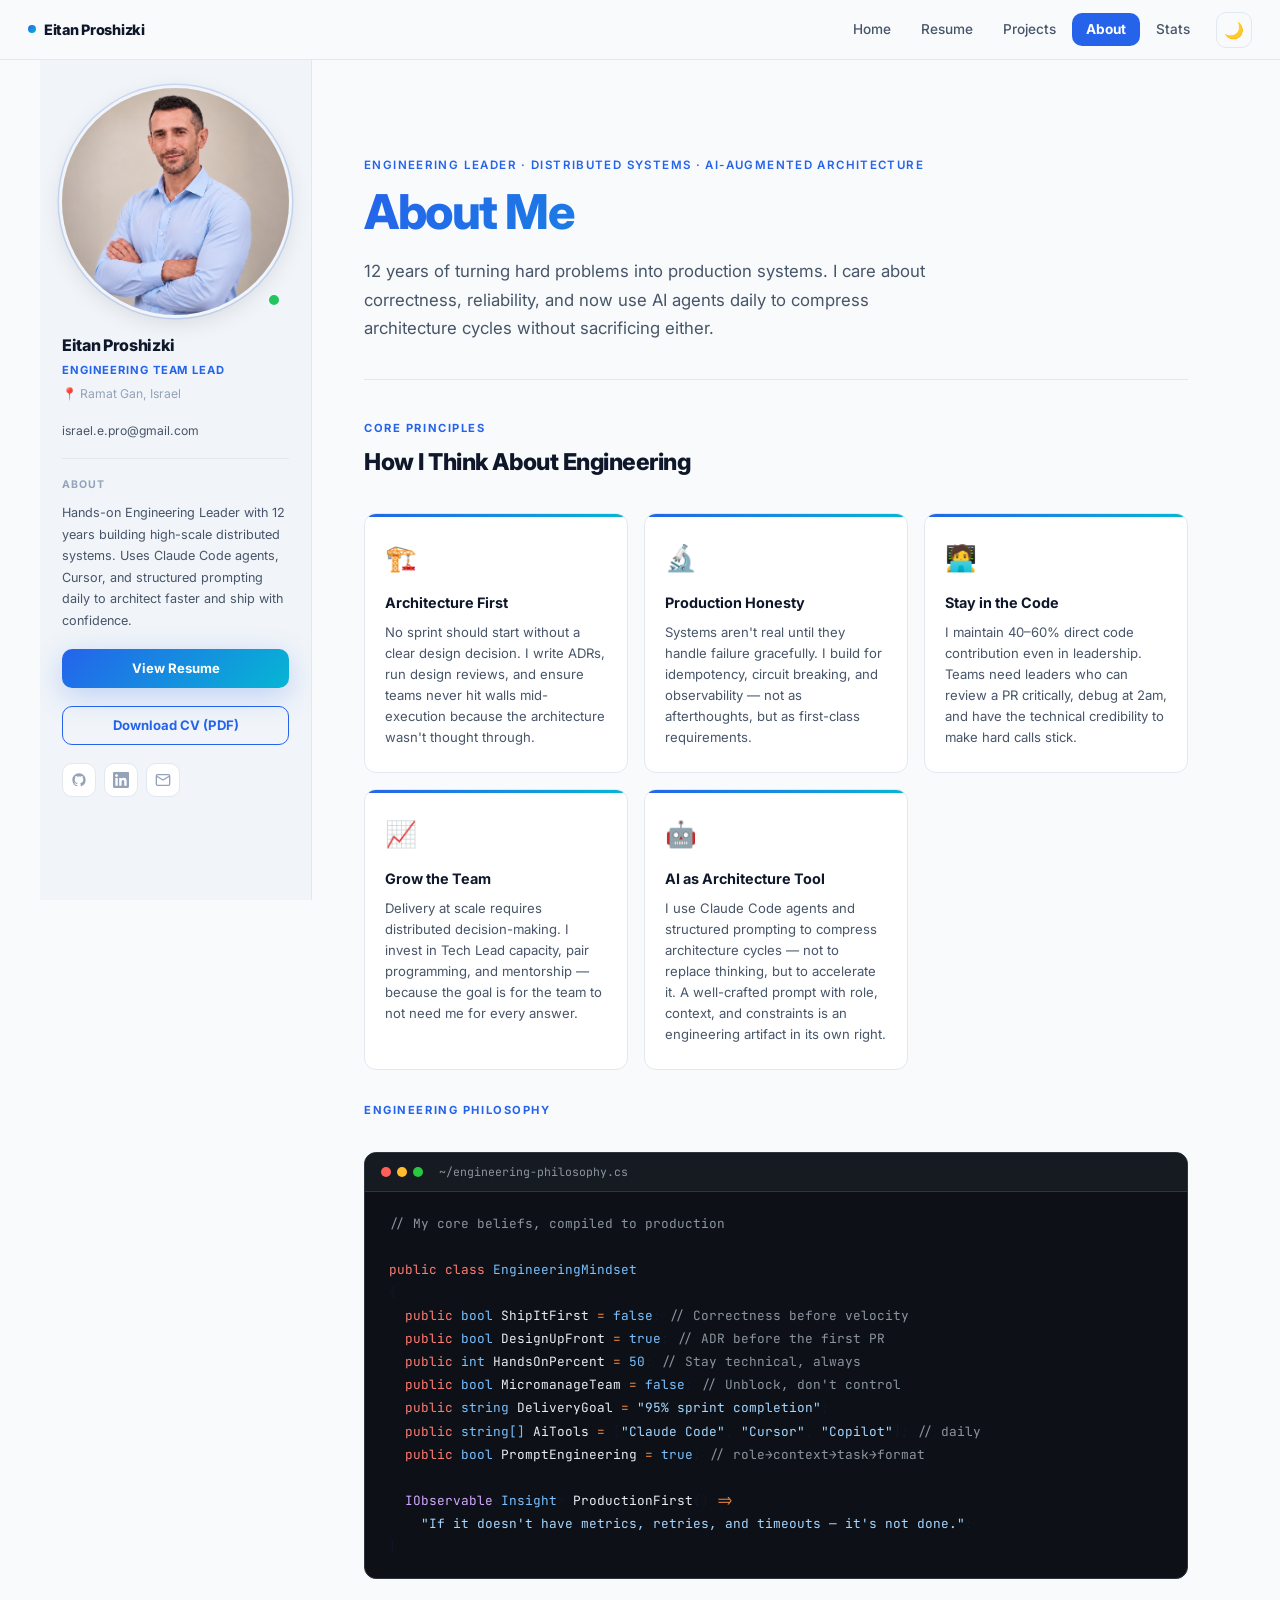
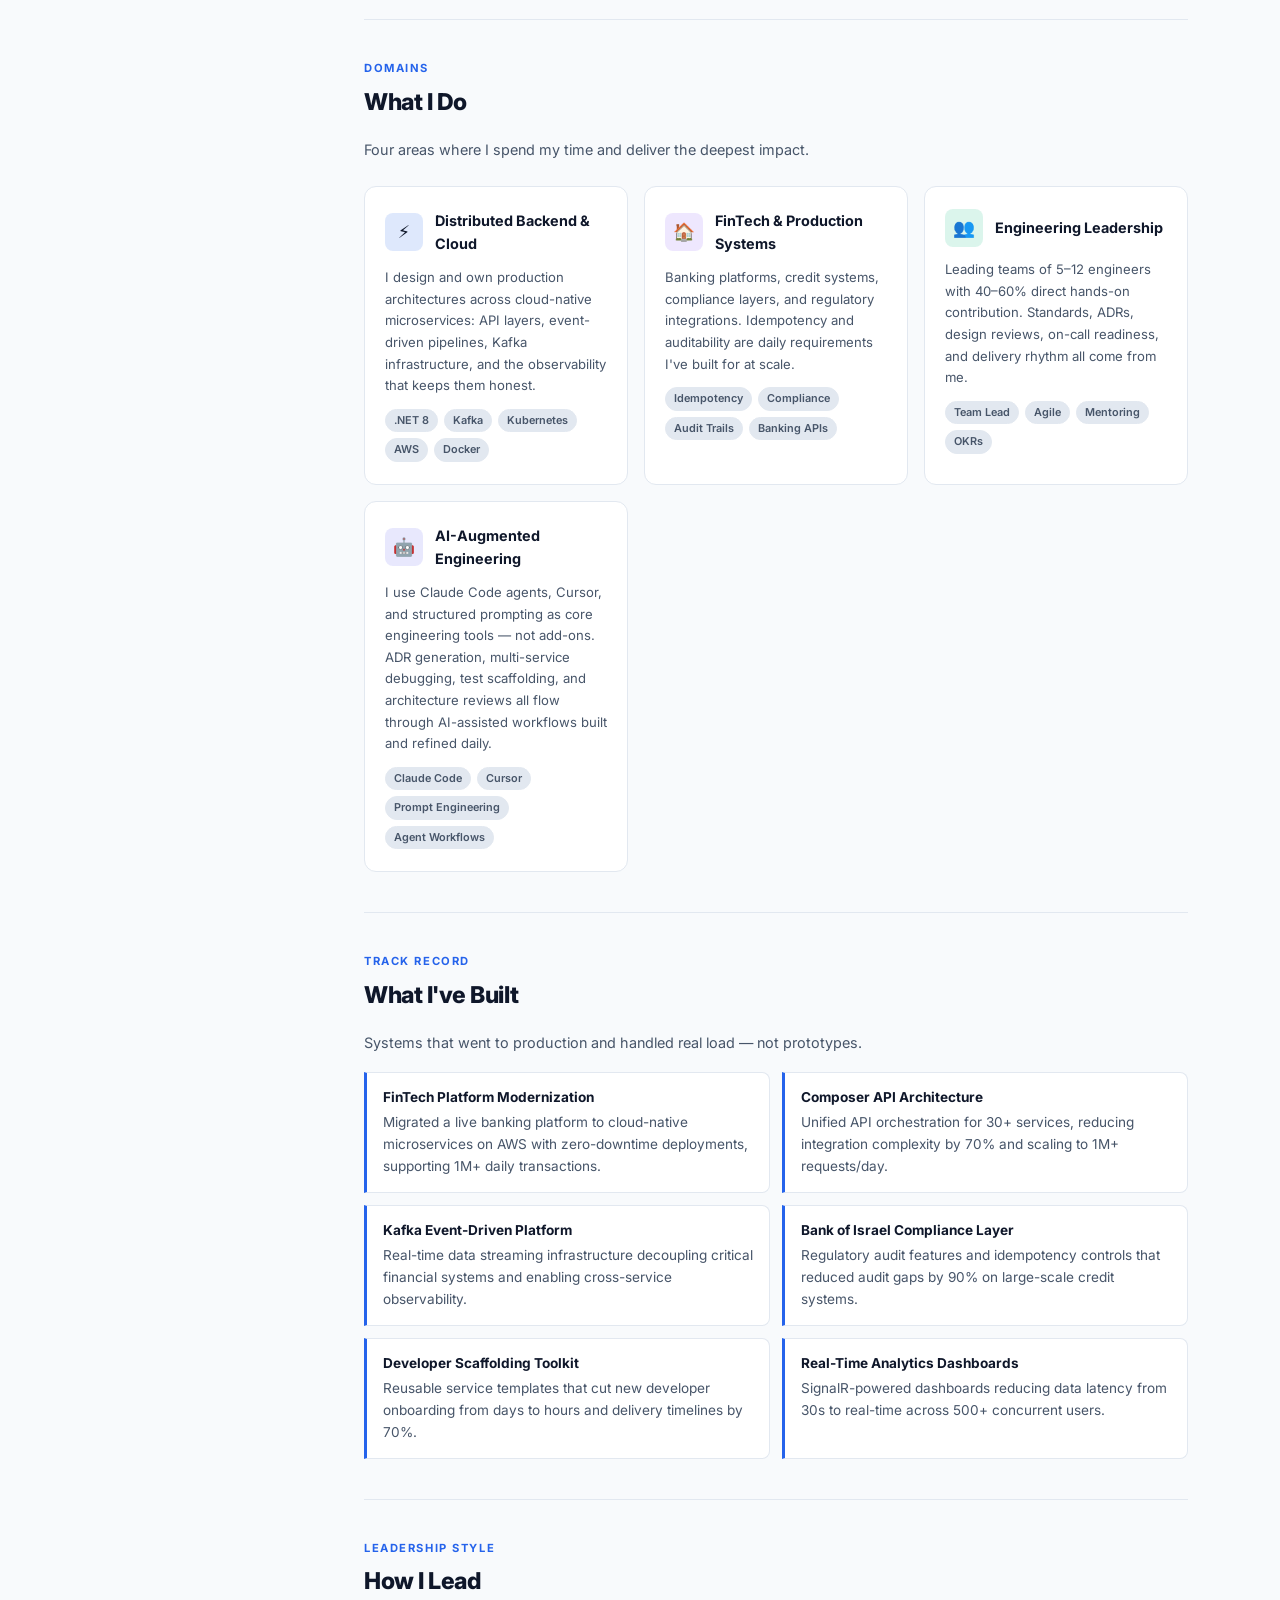
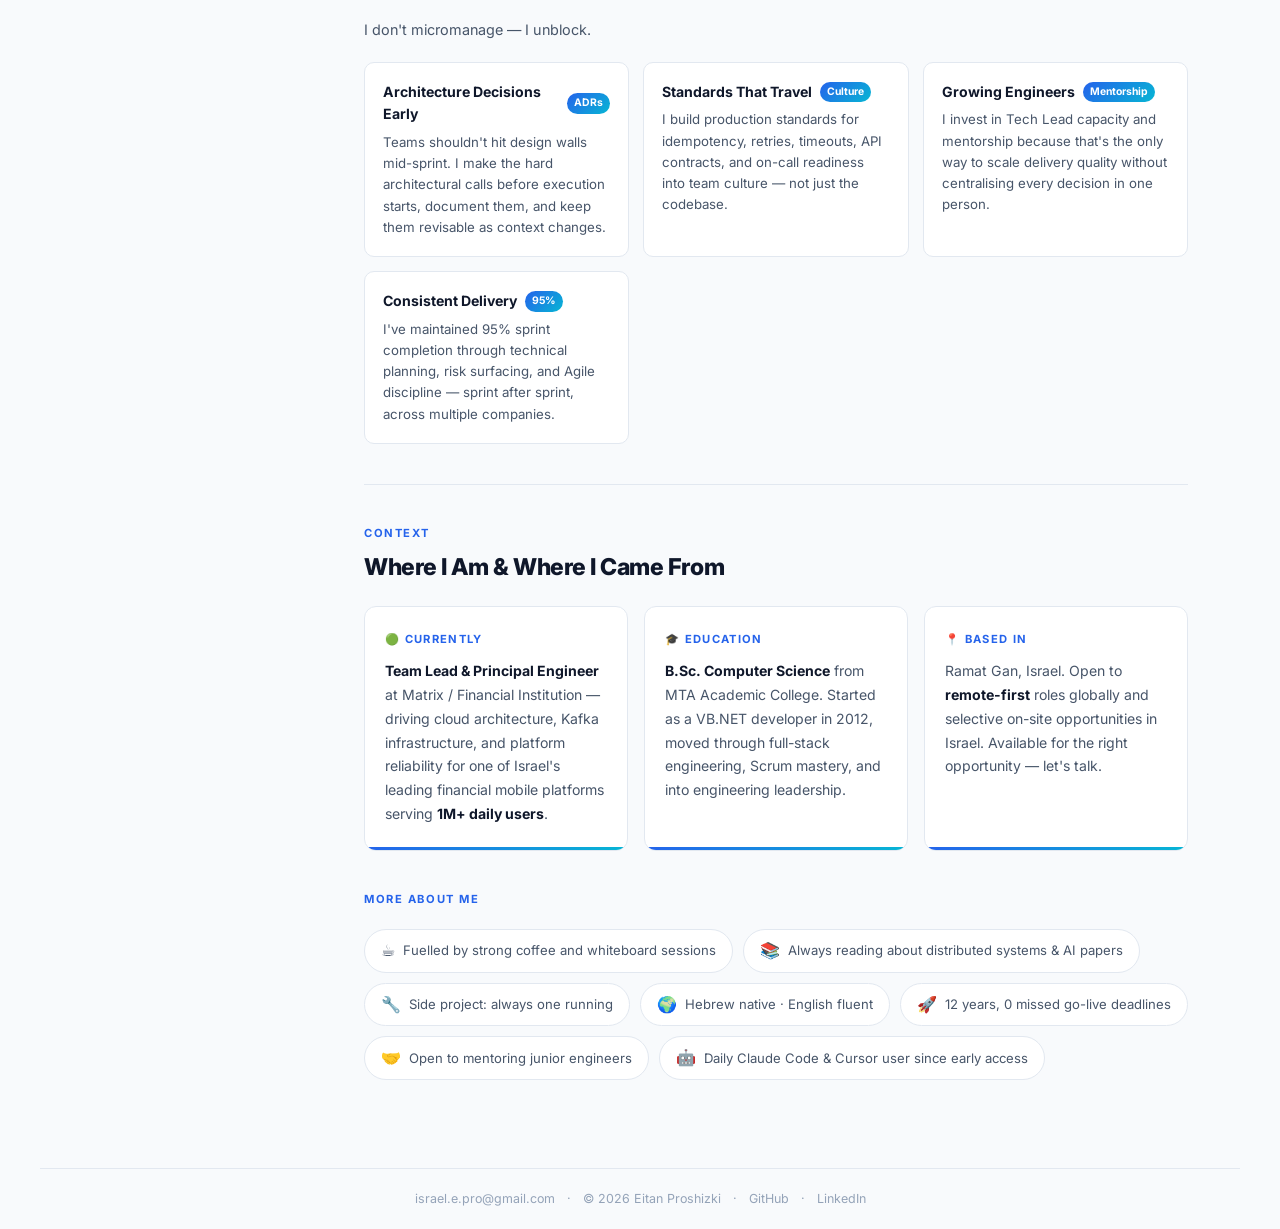
==== commit 2b90823c: "Major polish: favicon, punchier hero, PDF button, footer, mobile fixes, OG meta" ====
--- a/about.html
+++ b/about.html
@@ -4,73 +4,66 @@
   <meta charset="UTF-8" />
   <meta name="viewport" content="width=device-width, initial-scale=1.0" />
   <title>About – Eitan Proshizki</title>
-  <meta name="description" content="About Eitan Proshizki — Engineering Leader, hands-on builder, and people-first technical leader in distributed systems." />
+  <meta name="description" content="About Eitan Proshizki — Engineering Leader, hands-on builder, AI-augmented architect." />
   <meta property="og:title" content="About – Eitan Proshizki" />
   <meta property="og:image" content="avatar.png" />
   <link rel="icon" type="image/svg+xml" href="favicon.svg" />
   <link rel="stylesheet" href="style.css" />
   <script src="main.js" defer></script>
   <style>
-    .about-hero { padding:48px 0 36px; border-bottom:1px solid var(--border); margin-bottom:40px; }
-    .about-hero-label { font-size:0.72rem; font-weight:600; letter-spacing:0.12em; text-transform:uppercase; color:var(--accent); margin-bottom:12px; }
-    .about-hero-title { font-size:clamp(2rem,4vw,3rem); font-weight:800; line-height:1.1; margin-bottom:18px; letter-spacing:-0.03em; }
-    .about-hero-subtitle { font-size:1.05rem; color:var(--text-secondary); max-width:580px; line-height:1.7; }
-    .principles-grid { display:grid; grid-template-columns:repeat(auto-fit,minmax(220px,1fr)); gap:16px; margin:32px 0; }
-    .principle-card { background:var(--bg-card); border:1px solid var(--border); border-radius:12px; padding:24px 20px; position:relative; overflow:hidden; transition:transform 0.2s,box-shadow 0.2s; }
-    .principle-card::before { content:''; position:absolute; top:0; left:0; right:0; height:3px; background:var(--gradient); }
-    .principle-card:hover { transform:translateY(-3px); box-shadow:0 12px 32px rgba(37,99,235,.12); }
-    .principle-icon { font-size:1.6rem; margin-bottom:12px; display:block; }
-    .principle-title { font-size:0.9rem; font-weight:700; color:var(--text-primary); margin-bottom:8px; }
-    .principle-text { font-size:0.82rem; color:var(--text-secondary); line-height:1.6; }
-    .philosophy-card { background:#0D1117; border:1px solid #30363D; border-radius:12px; overflow:hidden; margin:32px 0; font-family:'JetBrains Mono','Fira Code',monospace; font-size:0.8rem; }
-    .philosophy-card-bar { background:#161B22; border-bottom:1px solid #30363D; padding:10px 16px; display:flex; align-items:center; gap:8px; }
-    .philosophy-dots { display:flex; gap:6px; }
-    .philosophy-dots span { width:10px; height:10px; border-radius:50%; }
-    .philosophy-dots .d1 { background:#FF5F57; }
-    .philosophy-dots .d2 { background:#FFBD2E; }
-    .philosophy-dots .d3 { background:#28C840; }
-    .philosophy-file { font-size:0.72rem; color:#8B949E; margin-left:8px; }
-    .philosophy-body { padding:20px 24px; line-height:1.8; }
-    .syn-comment { color:#8B949E; }
-    .syn-keyword { color:#FF7B72; }
-    .syn-type { color:#79C0FF; }
-    .syn-string { color:#A5D6FF; }
-    .syn-fn { color:#D2A8FF; }
-    .syn-val { color:#79C0FF; }
-    .syn-op { color:#F0883E; }
-    .syn-plain { color:#E6EDF3; }
-    .about-section-label { font-size:0.7rem; font-weight:700; letter-spacing:0.14em; text-transform:uppercase; color:var(--accent); margin-bottom:6px; }
-    .about-section-h2 { font-size:1.45rem; font-weight:800; color:var(--text-primary); margin-bottom:16px; letter-spacing:-0.02em; }
-    .about-section-text { font-size:0.9rem; color:var(--text-secondary); line-height:1.75; margin-bottom:12px; }
-    .domain-grid { display:grid; grid-template-columns:repeat(auto-fit,minmax(260px,1fr)); gap:16px; margin:24px 0 40px; }
-    .domain-card { background:var(--bg-card); border:1px solid var(--border); border-radius:12px; padding:22px 20px; transition:transform 0.2s,box-shadow 0.2s; }
-    .domain-card:hover { transform:translateY(-3px); box-shadow:0 10px 28px rgba(37,99,235,.1); }
-    .domain-card-head { display:flex; align-items:center; gap:12px; margin-bottom:12px; }
-    .domain-icon-wrap { width:38px; height:38px; border-radius:8px; display:flex; align-items:center; justify-content:center; font-size:1.1rem; flex-shrink:0; }
-    .domain-icon-blue { background:rgba(37,99,235,.15); }
-    .domain-icon-purple { background:rgba(139,92,246,.15); }
-    .domain-icon-green { background:rgba(16,185,129,.15); }
-    .domain-card-title { font-size:0.9rem; font-weight:700; color:var(--text-primary); }
-    .domain-card-text { font-size:0.82rem; color:var(--text-secondary); line-height:1.65; }
-    .domain-pills { display:flex; flex-wrap:wrap; gap:6px; margin-top:12px; }
-    .domain-pill { font-size:0.68rem; font-weight:600; padding:2px 8px; border-radius:20px; background:var(--bg-hover); color:var(--text-secondary); border:1px solid var(--border); }
-    .impact-list { list-style:none; margin:16px 0 40px; display:grid; grid-template-columns:repeat(auto-fit,minmax(280px,1fr)); gap:12px; }
-    .impact-list li { background:var(--bg-card); border:1px solid var(--border); border-left:3px solid var(--accent); border-radius:0 8px 8px 0; padding:14px 16px; font-size:0.85rem; color:var(--text-secondary); line-height:1.6; }
-    .impact-list li strong { display:block; color:var(--text-primary); font-weight:700; margin-bottom:4px; }
-    .lead-grid { display:grid; grid-template-columns:repeat(auto-fit,minmax(260px,1fr)); gap:14px; margin:20px 0 40px; }
-    .lead-card { background:var(--bg-card); border:1px solid var(--border); border-radius:10px; padding:18px; font-size:0.83rem; color:var(--text-secondary); line-height:1.6; }
-    .lead-card-head { font-size:0.88rem; font-weight:700; color:var(--text-primary); margin-bottom:6px; display:flex; align-items:center; gap:8px; }
-    .lead-badge { font-size:0.65rem; font-weight:700; padding:2px 7px; border-radius:20px; background:var(--gradient); color:#fff; }
-    .currently-grid { display:grid; grid-template-columns:repeat(auto-fit,minmax(240px,1fr)); gap:16px; margin:20px 0 40px; }
-    .currently-block { background:var(--bg-card); border:1px solid var(--border); border-radius:12px; padding:24px 20px; position:relative; overflow:hidden; }
-    .currently-block::after { content:''; position:absolute; bottom:0; left:0; right:0; height:3px; background:var(--gradient); }
-    .currently-block-label { font-size:0.7rem; font-weight:700; letter-spacing:0.12em; text-transform:uppercase; color:var(--accent); margin-bottom:10px; }
-    .currently-block-text { font-size:0.88rem; color:var(--text-secondary); line-height:1.7; }
-    .currently-block-text strong { color:var(--text-primary); }
-    .fun-facts { display:flex; flex-wrap:wrap; gap:10px; margin:20px 0 40px; }
-    .fun-fact-chip { display:flex; align-items:center; gap:8px; background:var(--bg-card); border:1px solid var(--border); border-radius:30px; padding:8px 16px; font-size:0.82rem; color:var(--text-secondary); }
-    .fun-fact-chip span:first-child { font-size:1rem; }
-    .section-divider { height:1px; background:var(--border); margin:40px 0; }
+    .about-hero{padding:48px 0 36px;border-bottom:1px solid var(--border);margin-bottom:40px}
+    .about-hero-label{font-size:.72rem;font-weight:600;letter-spacing:.12em;text-transform:uppercase;color:var(--accent);margin-bottom:12px}
+    .about-hero-title{font-size:clamp(2rem,4vw,3rem);font-weight:800;line-height:1.1;margin-bottom:18px;letter-spacing:-.03em}
+    .about-hero-subtitle{font-size:1.05rem;color:var(--text-secondary);max-width:580px;line-height:1.7}
+    .principles-grid{display:grid;grid-template-columns:repeat(auto-fit,minmax(220px,1fr));gap:16px;margin:32px 0}
+    .principle-card{background:var(--bg-card);border:1px solid var(--border);border-radius:12px;padding:24px 20px;position:relative;overflow:hidden;transition:transform .2s,box-shadow .2s}
+    .principle-card::before{content:'';position:absolute;top:0;left:0;right:0;height:3px;background:var(--gradient)}
+    .principle-card:hover{transform:translateY(-3px);box-shadow:0 12px 32px rgba(37,99,235,.12)}
+    .principle-icon{font-size:1.6rem;margin-bottom:12px;display:block}
+    .principle-title{font-size:.9rem;font-weight:700;color:var(--text-primary);margin-bottom:8px}
+    .principle-text{font-size:.82rem;color:var(--text-secondary);line-height:1.6}
+    .philosophy-card{background:#0D1117;border:1px solid #30363D;border-radius:12px;overflow:hidden;margin:32px 0;font-family:'JetBrains Mono','Fira Code',monospace;font-size:.8rem}
+    .philosophy-card-bar{background:#161B22;border-bottom:1px solid #30363D;padding:10px 16px;display:flex;align-items:center;gap:8px}
+    .philosophy-dots{display:flex;gap:6px}
+    .philosophy-dots span{width:10px;height:10px;border-radius:50%}
+    .philosophy-dots .d1{background:#FF5F57}
+    .philosophy-dots .d2{background:#FFBD2E}
+    .philosophy-dots .d3{background:#28C840}
+    .philosophy-file{font-size:.72rem;color:#8B949E;margin-left:8px}
+    .philosophy-body{padding:20px 24px;line-height:1.8}
+    .syn-comment{color:#8B949E}.syn-keyword{color:#FF7B72}.syn-type{color:#79C0FF}
+    .syn-string{color:#A5D6FF}.syn-fn{color:#D2A8FF}.syn-val{color:#79C0FF}
+    .syn-op{color:#F0883E}.syn-plain{color:#E6EDF3}
+    .about-section-label{font-size:.7rem;font-weight:700;letter-spacing:.14em;text-transform:uppercase;color:var(--accent);margin-bottom:6px}
+    .about-section-h2{font-size:1.45rem;font-weight:800;color:var(--text-primary);margin-bottom:16px;letter-spacing:-.02em}
+    .about-section-text{font-size:.9rem;color:var(--text-secondary);line-height:1.75;margin-bottom:12px}
+    .domain-grid{display:grid;grid-template-columns:repeat(auto-fit,minmax(260px,1fr));gap:16px;margin:24px 0 40px}
+    .domain-card{background:var(--bg-card);border:1px solid var(--border);border-radius:12px;padding:22px 20px;transition:transform .2s,box-shadow .2s}
+    .domain-card:hover{transform:translateY(-3px);box-shadow:0 10px 28px rgba(37,99,235,.1)}
+    .domain-card-head{display:flex;align-items:center;gap:12px;margin-bottom:12px}
+    .domain-icon-wrap{width:38px;height:38px;border-radius:8px;display:flex;align-items:center;justify-content:center;font-size:1.1rem;flex-shrink:0}
+    .domain-icon-blue{background:rgba(37,99,235,.15)}.domain-icon-purple{background:rgba(139,92,246,.15)}.domain-icon-green{background:rgba(16,185,129,.15)}
+    .domain-card-title{font-size:.9rem;font-weight:700;color:var(--text-primary)}
+    .domain-card-text{font-size:.82rem;color:var(--text-secondary);line-height:1.65}
+    .domain-pills{display:flex;flex-wrap:wrap;gap:6px;margin-top:12px}
+    .domain-pill{font-size:.68rem;font-weight:600;padding:2px 8px;border-radius:20px;background:var(--bg-hover);color:var(--text-secondary);border:1px solid var(--border)}
+    .impact-list{list-style:none;margin:16px 0 40px;display:grid;grid-template-columns:repeat(auto-fit,minmax(280px,1fr));gap:12px}
+    .impact-list li{background:var(--bg-card);border:1px solid var(--border);border-left:3px solid var(--accent);border-radius:0 8px 8px 0;padding:14px 16px;font-size:.85rem;color:var(--text-secondary);line-height:1.6}
+    .impact-list li strong{display:block;color:var(--text-primary);font-weight:700;margin-bottom:4px}
+    .lead-grid{display:grid;grid-template-columns:repeat(auto-fit,minmax(260px,1fr));gap:14px;margin:20px 0 40px}
+    .lead-card{background:var(--bg-card);border:1px solid var(--border);border-radius:10px;padding:18px;font-size:.83rem;color:var(--text-secondary);line-height:1.6}
+    .lead-card-head{font-size:.88rem;font-weight:700;color:var(--text-primary);margin-bottom:6px;display:flex;align-items:center;gap:8px}
+    .lead-badge{font-size:.65rem;font-weight:700;padding:2px 7px;border-radius:20px;background:var(--gradient);color:#fff}
+    .currently-grid{display:grid;grid-template-columns:repeat(auto-fit,minmax(240px,1fr));gap:16px;margin:20px 0 40px}
+    .currently-block{background:var(--bg-card);border:1px solid var(--border);border-radius:12px;padding:24px 20px;position:relative;overflow:hidden}
+    .currently-block::after{content:'';position:absolute;bottom:0;left:0;right:0;height:3px;background:var(--gradient)}
+    .currently-block-label{font-size:.7rem;font-weight:700;letter-spacing:.12em;text-transform:uppercase;color:var(--accent);margin-bottom:10px}
+    .currently-block-text{font-size:.88rem;color:var(--text-secondary);line-height:1.7}
+    .currently-block-text strong{color:var(--text-primary)}
+    .fun-facts{display:flex;flex-wrap:wrap;gap:10px;margin:20px 0 40px}
+    .fun-fact-chip{display:flex;align-items:center;gap:8px;background:var(--bg-card);border:1px solid var(--border);border-radius:30px;padding:8px 16px;font-size:.82rem;color:var(--text-secondary)}
+    .fun-fact-chip span:first-child{font-size:1rem}
+    .section-divider{height:1px;background:var(--border);margin:40px 0}
   </style>
 </head>
 <body>
@@ -78,10 +71,7 @@
 <div class="scroll-progress"></div>
 
 <nav class="top-nav">
-  <a href="index.html" class="nav-brand">
-    <span class="nav-brand-dot"></span>
-    Eitan Proshizki
-  </a>
+  <a href="index.html" class="nav-brand"><span class="nav-brand-dot"></span>Eitan Proshizki</a>
   <ul class="nav-links">
     <li><a href="index.html">Home</a></li>
     <li><a href="resume.html">Resume</a></li>
@@ -119,7 +109,7 @@
     <div class="sidebar-divider"></div>
     <div>
       <div class="sidebar-label">About</div>
-      <p class="sidebar-bio">Hands-on Engineering Leader with 12 years building high-scale distributed systems, cloud-native platforms, and event-driven architectures that handle real load. 40–60% hands-on code even in leadership.</p>
+      <p class="sidebar-bio">Hands-on Engineering Leader with 12 years building high-scale distributed systems. Uses Claude Code agents, Cursor, and structured prompting daily to architect faster and ship with confidence.</p>
     </div>
     <a href="resume.html" class="sidebar-cta">View Resume</a>
     <a href="resume.pdf" class="sidebar-cta-ghost" download>Download CV (PDF)</a>
@@ -131,17 +121,17 @@
         <svg viewBox="0 0 24 24" fill="currentColor"><path d="M20.447 20.452h-3.554v-5.569c0-1.328-.027-3.037-1.852-3.037-1.853 0-2.136 1.445-2.136 2.939v5.667H9.351V9h3.414v1.561h.046c.477-.9 1.637-1.85 3.37-1.85 3.601 0 4.267 2.37 4.267 5.455v6.286zM5.337 7.433c-1.144 0-2.063-.926-2.063-2.065 0-1.138.92-2.063 2.063-2.063 1.14 0 2.064.925 2.064 2.063 0 1.139-.925 2.065-2.064 2.065zm1.782 13.019H3.555V9h3.564v11.452zM22.225 0H1.771C.792 0 0 .774 0 1.729v20.542C0 23.227.792 24 1.771 24h20.451C23.2 24 24 23.227 24 22.271V1.729C24 .774 23.2 0 22.222 0h.003z"/></svg>
       </a>
       <a href="mailto:israel.e.pro@gmail.com" class="social-link" title="Email">
-        <svg viewBox="0 0 24 24" fill="none" stroke="currentColor" stroke-width="2" stroke-linecap="round" stroke-linejoin="round"><path d="M4 4h16c1.1 0 2 .9 2 2v12c0 1.1-.9 2-2 2H4c-1.1 0-2-.9-2-2V6c0-1.1.9-2 2-2z"/><polyline points="22,6 12,12 2,6"/></svg>
+        <svg viewBox="0 0 24 24" fill="none" stroke="currentColor" stroke-width="2"><path d="M4 4h16c1.1 0 2 .9 2 2v12c0 1.1-.9 2-2 2H4c-1.1 0-2-.9-2-2V6c0-1.1.9-2 2-2z"/><polyline points="22,6 12,12 2,6"/></svg>
       </a>
     </div>
-</aside>
+  </aside>
 
   <main class="content">
 
     <div class="about-hero reveal">
-      <div class="about-hero-label">Engineering Leader &middot; Distributed Systems &middot; Cloud Architecture</div>
+      <div class="about-hero-label">Engineering Leader &middot; Distributed Systems &middot; AI-Augmented Architecture</div>
       <h1 class="about-hero-title gradient-text">About Me</h1>
-      <p class="about-hero-subtitle">12 years of turning hard problems into production systems. I care about correctness, reliability, and the gap between what gets architected and what actually ships.</p>
+      <p class="about-hero-subtitle">12 years of turning hard problems into production systems. I care about correctness, reliability, and now use AI agents daily to compress architecture cycles without sacrificing either.</p>
     </div>
 
     <div class="reveal">
@@ -169,6 +159,11 @@
         <span class="principle-icon">&#128200;</span>
         <div class="principle-title">Grow the Team</div>
         <div class="principle-text">Delivery at scale requires distributed decision-making. I invest in Tech Lead capacity, pair programming, and mentorship — because the goal is for the team to not need me for every answer.</div>
+      </div>
+      <div class="principle-card">
+        <span class="principle-icon">🤖</span>
+        <div class="principle-title">AI as Architecture Tool</div>
+        <div class="principle-text">I use Claude Code agents and structured prompting to compress architecture cycles — not to replace thinking, but to accelerate it. A well-crafted prompt with role, context, and constraints is an engineering artifact in its own right.</div>
       </div>
     </div>
 
@@ -184,11 +179,13 @@
           <div>&nbsp;</div>
           <div><span class="syn-keyword">public class</span> <span class="syn-type">EngineeringMindset</span></div>
           <div>{</div>
-          <div>&nbsp;&nbsp;<span class="syn-keyword">public</span> <span class="syn-type">bool</span>  <span class="syn-plain">ShipItFirst</span>     <span class="syn-op">=</span> <span class="syn-val">false</span>; <span class="syn-comment">// Correctness before velocity</span></div>
-          <div>&nbsp;&nbsp;<span class="syn-keyword">public</span> <span class="syn-type">bool</span>  <span class="syn-plain">DesignUpFront</span>   <span class="syn-op">=</span> <span class="syn-val">true</span>;  <span class="syn-comment">// ADR before the first PR</span></div>
-          <div>&nbsp;&nbsp;<span class="syn-keyword">public</span> <span class="syn-type">int</span>   <span class="syn-plain">HandsOnPercent</span>  <span class="syn-op">=</span> <span class="syn-val">50</span>;    <span class="syn-comment">// Stay technical, always</span></div>
-          <div>&nbsp;&nbsp;<span class="syn-keyword">public</span> <span class="syn-type">bool</span>  <span class="syn-plain">MicromanageTeam</span> <span class="syn-op">=</span> <span class="syn-val">false</span>; <span class="syn-comment">// Unblock, don't control</span></div>
-          <div>&nbsp;&nbsp;<span class="syn-keyword">public</span> <span class="syn-type">string</span> <span class="syn-plain">DeliveryGoal</span>    <span class="syn-op">=</span> <span class="syn-string">"95% sprint completion"</span>;</div>
+          <div>&nbsp;&nbsp;<span class="syn-keyword">public</span> <span class="syn-type">bool</span>  <span class="syn-plain">ShipItFirst</span>      <span class="syn-op">=</span> <span class="syn-val">false</span>;  <span class="syn-comment">// Correctness before velocity</span></div>
+          <div>&nbsp;&nbsp;<span class="syn-keyword">public</span> <span class="syn-type">bool</span>  <span class="syn-plain">DesignUpFront</span>    <span class="syn-op">=</span> <span class="syn-val">true</span>;   <span class="syn-comment">// ADR before the first PR</span></div>
+          <div>&nbsp;&nbsp;<span class="syn-keyword">public</span> <span class="syn-type">int</span>   <span class="syn-plain">HandsOnPercent</span>   <span class="syn-op">=</span> <span class="syn-val">50</span>;     <span class="syn-comment">// Stay technical, always</span></div>
+          <div>&nbsp;&nbsp;<span class="syn-keyword">public</span> <span class="syn-type">bool</span>  <span class="syn-plain">MicromanageTeam</span>  <span class="syn-op">=</span> <span class="syn-val">false</span>;  <span class="syn-comment">// Unblock, don't control</span></div>
+          <div>&nbsp;&nbsp;<span class="syn-keyword">public</span> <span class="syn-type">string</span> <span class="syn-plain">DeliveryGoal</span>     <span class="syn-op">=</span> <span class="syn-string">"95% sprint completion"</span>;</div>
+          <div>&nbsp;&nbsp;<span class="syn-keyword">public</span> <span class="syn-type">string[]</span> <span class="syn-plain">AiTools</span>        <span class="syn-op">=</span> [<span class="syn-string">"Claude Code"</span>, <span class="syn-string">"Cursor"</span>, <span class="syn-string">"Copilot"</span>]; <span class="syn-comment">// daily</span></div>
+          <div>&nbsp;&nbsp;<span class="syn-keyword">public</span> <span class="syn-type">bool</span>  <span class="syn-plain">PromptEngineering</span> <span class="syn-op">=</span> <span class="syn-val">true</span>;  <span class="syn-comment">// role&#8594;context&#8594;task&#8594;format</span></div>
           <div>&nbsp;</div>
           <div>&nbsp;&nbsp;<span class="syn-fn">IObservable</span>&lt;<span class="syn-type">Insight</span>&gt; <span class="syn-plain">ProductionFirst</span>() <span class="syn-op">=&gt;</span></div>
           <div>&nbsp;&nbsp;&nbsp;&nbsp;<span class="syn-string">"If it doesn't have metrics, retries, and timeouts — it's not done."</span>;</div>
@@ -202,7 +199,7 @@
     <div class="reveal">
       <div class="about-section-label">Domains</div>
       <div class="about-section-h2">What I Do</div>
-      <p class="about-section-text">Three areas where I spend my time and deliver the deepest impact.</p>
+      <p class="about-section-text">Four areas where I spend my time and deliver the deepest impact.</p>
     </div>
 
     <div class="domain-grid reveal">
@@ -231,9 +228,19 @@
           <div class="domain-icon-wrap domain-icon-green">&#128101;</div>
           <div class="domain-card-title">Engineering Leadership</div>
         </div>
-        <div class="domain-card-text">Leading teams of 5&#8211;12 engineers with 40&#8211;60% direct hands-on code contribution. Standards, ADRs, design reviews, production on-call readiness, and delivery rhythm all come from me.</div>
+        <div class="domain-card-text">Leading teams of 5&#8211;12 engineers with 40&#8211;60% direct hands-on contribution. Standards, ADRs, design reviews, on-call readiness, and delivery rhythm all come from me.</div>
         <div class="domain-pills">
           <span class="domain-pill">Team Lead</span><span class="domain-pill">Agile</span><span class="domain-pill">Mentoring</span><span class="domain-pill">OKRs</span>
+        </div>
+      </div>
+      <div class="domain-card">
+        <div class="domain-card-head">
+          <div class="domain-icon-wrap" style="background:rgba(99,102,241,0.15);">🤖</div>
+          <div class="domain-card-title">AI-Augmented Engineering</div>
+        </div>
+        <div class="domain-card-text">I use Claude Code agents, Cursor, and structured prompting as core engineering tools — not add-ons. ADR generation, multi-service debugging, test scaffolding, and architecture reviews all flow through AI-assisted workflows built and refined daily.</div>
+        <div class="domain-pills">
+          <span class="domain-pill">Claude Code</span><span class="domain-pill">Cursor</span><span class="domain-pill">Prompt Engineering</span><span class="domain-pill">Agent Workflows</span>
         </div>
       </div>
     </div>
@@ -309,11 +316,12 @@
     </div>
     <div class="fun-facts reveal">
       <div class="fun-fact-chip"><span>&#9749;</span><span>Fuelled by strong coffee and whiteboard sessions</span></div>
-      <div class="fun-fact-chip"><span>&#128218;</span><span>Always reading about distributed systems</span></div>
+      <div class="fun-fact-chip"><span>&#128218;</span><span>Always reading about distributed systems &amp; AI papers</span></div>
       <div class="fun-fact-chip"><span>&#128295;</span><span>Side project: always one running</span></div>
       <div class="fun-fact-chip"><span>&#127757;</span><span>Hebrew native &middot; English fluent</span></div>
       <div class="fun-fact-chip"><span>&#128640;</span><span>12 years, 0 missed go-live deadlines</span></div>
       <div class="fun-fact-chip"><span>&#129309;</span><span>Open to mentoring junior engineers</span></div>
+      <div class="fun-fact-chip"><span>🤖</span><span>Daily Claude Code &amp; Cursor user since early access</span></div>
     </div>
 
   </main>
@@ -329,4 +337,4 @@
   <a href="https://linkedin.com/in/eitan-pro" target="_blank" rel="noopener">LinkedIn</a>
 </footer>
 </body>
-</html>+</html>
--- a/style.css
+++ b/style.css
@@ -161,13 +161,26 @@
   display:flex; flex-direction:column; gap:18px;
 }
 
-/* Avatar — large rounded square */
-.sidebar-avatar-wrap { position:relative; width:100%; }
+/* Avatar — circle, professional ring (no harsh border) */
+.sidebar-avatar-wrap {
+  position:relative; width:100%;
+  display:flex; flex-direction:column; align-items:center;
+}
 .sidebar-avatar {
   width:100%; aspect-ratio:1/1;
-  border-radius:16px; overflow:hidden;
-  border:2px solid var(--border);
-  box-shadow:var(--shadow-md);
+  border-radius:50%; overflow:hidden;
+  border:none;
+  /* Elegant double-ring: background gap → thin accent ring → soft drop shadow */
+  box-shadow:
+    0 0 0 3px var(--bg-sidebar),
+    0 0 0 4.5px rgba(37,99,235,0.18),
+    0 6px 24px rgba(0,0,0,0.12);
+}
+[data-theme="dark"] .sidebar-avatar {
+  box-shadow:
+    0 0 0 3px var(--bg-sidebar),
+    0 0 0 4.5px rgba(59,130,246,0.25),
+    0 6px 24px rgba(0,0,0,0.4);
 }
 .sidebar-avatar img { width:100%; height:100%; object-fit:cover; object-position:center top; }
 .sidebar-status {
@@ -545,3 +558,173 @@
   .stat-item:last-child { border-bottom:none; }
   .site-footer { flex-direction:column; gap:6px; text-align:center; }
 }
+
+/* ── AI Tools Section ── */
+.ai-tools-section { margin-bottom: 0; }
+.ai-tools-header { margin-bottom: 16px; }
+.ai-tools-label { font-size:0.7rem; font-weight:700; text-transform:uppercase; letter-spacing:0.1em; color:var(--text-muted); }
+.ai-tools-sublabel { font-size:0.8rem; color:var(--text-secondary); margin-top:4px; }
+.ai-tools-grid { display:grid; grid-template-columns:repeat(4,1fr); gap:12px; }
+.ai-tool-card {
+  background:var(--bg-card); border:1px solid var(--border);
+  border-radius:var(--radius-lg); padding:18px 16px;
+  transition:all 0.2s; box-shadow:var(--shadow-sm);
+}
+.ai-tool-card:hover { border-color:var(--accent); box-shadow:var(--shadow); transform:translateY(-2px); }
+.ai-tool-icon {
+  width:36px; height:36px; border-radius:10px;
+  display:flex; align-items:center; justify-content:center;
+  margin-bottom:12px;
+}
+.ai-icon-claude  { background:linear-gradient(135deg,#6366F1,#8B5CF6); color:#fff; }
+.ai-icon-cursor  { background:linear-gradient(135deg,#0F172A,#334155); color:#fff; }
+.ai-icon-copilot { background:linear-gradient(135deg,#2563EB,#06B6D4); color:#fff; }
+.ai-icon-prompt  { background:linear-gradient(135deg,#22C55E,#06B6D4); color:#fff; }
+.ai-tool-name { font-size:0.85rem; font-weight:700; color:var(--text-primary); margin-bottom:6px; }
+.ai-tool-desc { font-size:0.75rem; color:var(--text-secondary); line-height:1.6; }
+
+/* AI tech pills */
+.pill-ai-claude  { border-color:#6366F144; color:#6366F1; background:#6366F111; }
+.pill-ai-cursor  { border-color:#33415544; color:#475569; background:#33415511; }
+.pill-ai-copilot { border-color:#2563EB44; color:#2563EB; background:#2563EB11; }.pill-ai-prompt  { border-color:#22C55E44; color:#15803D; background:#22C55E11; }
+.pill-ai-agents  { border-color:#7C3AED44; color:#7C3AED; background:#7C3AED11; }
+.pill-ai-openai  { border-color:#06B6D444; color:#0891B2; background:#06B6D411; }
+
+@media (max-width:900px) { .ai-tools-grid { grid-template-columns:1fr 1fr; } }
+@media (max-width:600px) { .ai-tools-grid { grid-template-columns:1fr; } }
+
+/* ── AI Section — Enhanced Header ── */
+.ai-tools-eyebrow {
+  font-size:0.68rem; font-weight:700; text-transform:uppercase;
+  letter-spacing:0.14em; color:var(--accent); margin-bottom:6px;
+}
+.ai-tools-title {
+  font-size:1.35rem; font-weight:800; letter-spacing:-0.03em;
+  color:var(--text-primary); line-height:1.2; margin-bottom:8px;
+}
+.ai-tools-subtitle {
+  font-size:0.875rem; color:var(--text-secondary);
+  line-height:1.7; margin-bottom:22px; max-width:560px;
+}
+
+/* ── AI Tool Card — gradient top-bar on hover ── */
+.ai-tool-card { position:relative; overflow:hidden; }
+.ai-tool-card::before {
+  content:''; position:absolute; top:0; left:0; right:0; height:2px;
+  background:var(--gradient);
+  transform:scaleX(0); transform-origin:left;
+  transition:transform 0.28s cubic-bezier(0.22,1,0.36,1);
+}
+.ai-tool-card:hover::before { transform:scaleX(1); }
+.ai-tool-use {
+  font-size:0.71rem; color:var(--text-muted);
+  margin-top:8px; line-height:1.55; font-style:italic;
+}
+.ai-tool-badge {
+  display:inline-block; font-size:0.6rem; font-weight:700;
+  padding:2px 8px; border-radius:20px; margin-top:10px;
+  background:var(--accent-light); color:var(--accent);
+  text-transform:uppercase; letter-spacing:0.07em;
+}
+
+/* ── AI Terminal Card ── */
+.ai-terminal {
+  background:#0D1117;
+  border:1px solid #21262D;
+  border-radius:var(--radius-lg);
+  overflow:hidden;
+  margin-top:18px;
+  box-shadow:0 12px 40px rgba(0,0,0,0.3), 0 2px 8px rgba(0,0,0,0.2);
+  font-family:var(--mono);
+}
+.ai-terminal-bar {
+  background:#161B22; border-bottom:1px solid #21262D;
+  padding:10px 16px; display:flex; align-items:center; gap:6px;
+}
+.ai-terminal-dot { width:11px; height:11px; border-radius:50%; flex-shrink:0; }
+.ai-terminal-dot-r { background:#FF5F57; }
+.ai-terminal-dot-y { background:#FFBD2E; }
+.ai-terminal-dot-g { background:#28CA41; }
+.ai-terminal-title { font-size:0.72rem; color:#8B949E; margin-left:8px; }
+.ai-terminal-badge {
+  margin-left:auto; font-size:0.6rem; font-weight:700;
+  padding:2px 8px; border-radius:20px;
+  background:rgba(126,231,135,0.12); color:#7EE787;
+  text-transform:uppercase; letter-spacing:0.07em; border:1px solid rgba(126,231,135,0.2);
+}
+.ai-terminal-body {
+  padding:20px 24px; font-size:0.77rem; line-height:2;
+}
+.ai-t-prompt  { color:#7EE787; }
+.ai-t-cmd     { color:#E6EDF3; }
+.ai-t-step    { color:#8B949E; }
+.ai-t-ok      { color:#7EE787; font-weight:600; }
+.ai-t-result  { color:#A5D6FF; padding-left:4px; }
+.ai-t-accent  { color:#D2A8FF; padding-left:4px; }
+.ai-t-blank   { display:block; height:0.5em; }
+.ai-t-cursor  {
+  display:inline-block; width:8px; height:1.1em;
+  background:#7EE787; vertical-align:text-bottom;
+  animation:blink 1s step-end infinite; margin-left:2px;
+  border-radius:1px;
+}
+
+/* ── Prompt Engineering Showcase ── */
+.prompt-showcase {
+  background:var(--bg-code); border:1px solid var(--border);
+  border-radius:var(--radius-lg); overflow:hidden;
+  box-shadow:var(--shadow);
+}
+.prompt-showcase-bar {
+  display:flex; align-items:center; gap:6px;
+  padding:10px 16px; background:var(--bg-card);
+  border-bottom:1px solid var(--border);
+}
+.prompt-showcase-title { font-size:0.72rem; color:var(--text-muted); font-family:var(--mono); margin-left:8px; }
+.prompt-showcase-tag {
+  margin-left:auto; font-size:0.6rem; font-weight:700;
+  padding:2px 8px; border-radius:20px;
+  background:var(--accent-light); color:var(--accent);
+  text-transform:uppercase; letter-spacing:0.07em;
+}
+.prompt-showcase-body {
+  padding:20px 24px; font-family:var(--mono);
+  font-size:0.77rem; line-height:1.9;
+}
+.ps-role    { color:#7C3AED; }
+.ps-label   { color:var(--text-muted); font-style:italic; }
+.ps-ctx     { color:var(--text-secondary); }
+.ps-task    { color:#22C55E; }
+.ps-format  { color:#F97316; }
+.ps-cot     { color:#06B6D4; }
+.ps-comment { color:var(--text-muted); }
+
+/* ── AI Workflow Row ── */
+.ai-workflow-row {
+  display:grid; grid-template-columns:1fr auto 1fr auto 1fr;
+  align-items:center; gap:8px;
+  margin:18px 0 0; padding:16px 20px;
+  background:var(--bg-card); border:1px solid var(--border);
+  border-radius:var(--radius-lg); box-shadow:var(--shadow-sm);
+}
+.ai-workflow-step { text-align:center; }
+.ai-workflow-step-icon {
+  width:36px; height:36px; border-radius:10px;
+  display:flex; align-items:center; justify-content:center;
+  margin:0 auto 6px; font-size:1rem;
+}
+.ai-workflow-step-icon-blue   { background:rgba(37,99,235,0.1); }
+.ai-workflow-step-icon-purple { background:rgba(124,58,237,0.1); }
+.ai-workflow-step-icon-green  { background:rgba(34,197,94,0.1); }
+.ai-workflow-step-name { font-size:0.75rem; font-weight:700; color:var(--text-primary); }
+.ai-workflow-step-desc { font-size:0.67rem; color:var(--text-muted); margin-top:2px; line-height:1.4; }
+.ai-workflow-arrow { color:var(--text-muted); font-size:1.1rem; flex-shrink:0; }
+
+@media (max-width:700px) {
+  .ai-workflow-row { grid-template-columns:1fr; }
+  .ai-workflow-arrow { display:none; }
+  .ai-terminal-body { font-size:0.72rem; padding:14px 16px; }
+}
+
+/* ── Sidebar dark mode ghost button fix ── */
+[data-theme="dark"] .sidebar-cta-ghost { border-color:var(--accent); color:var(--accent-text); }
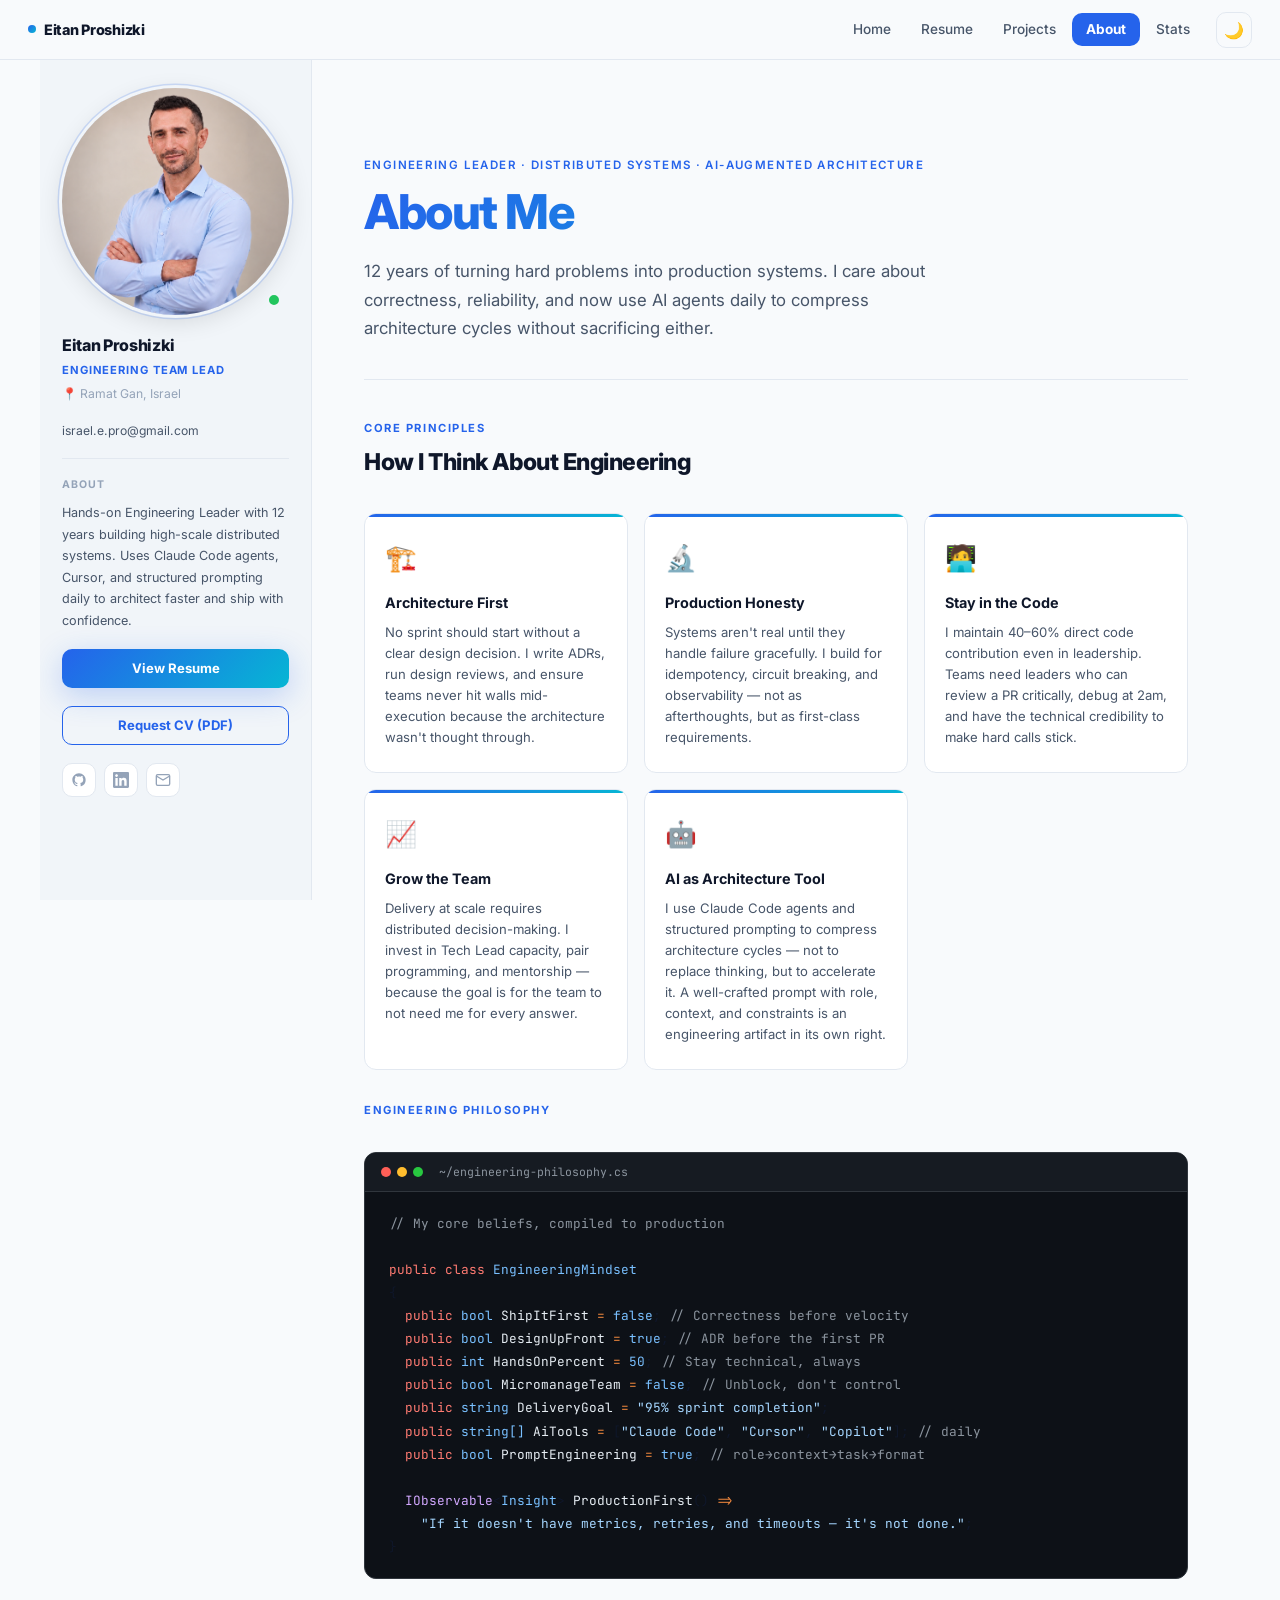
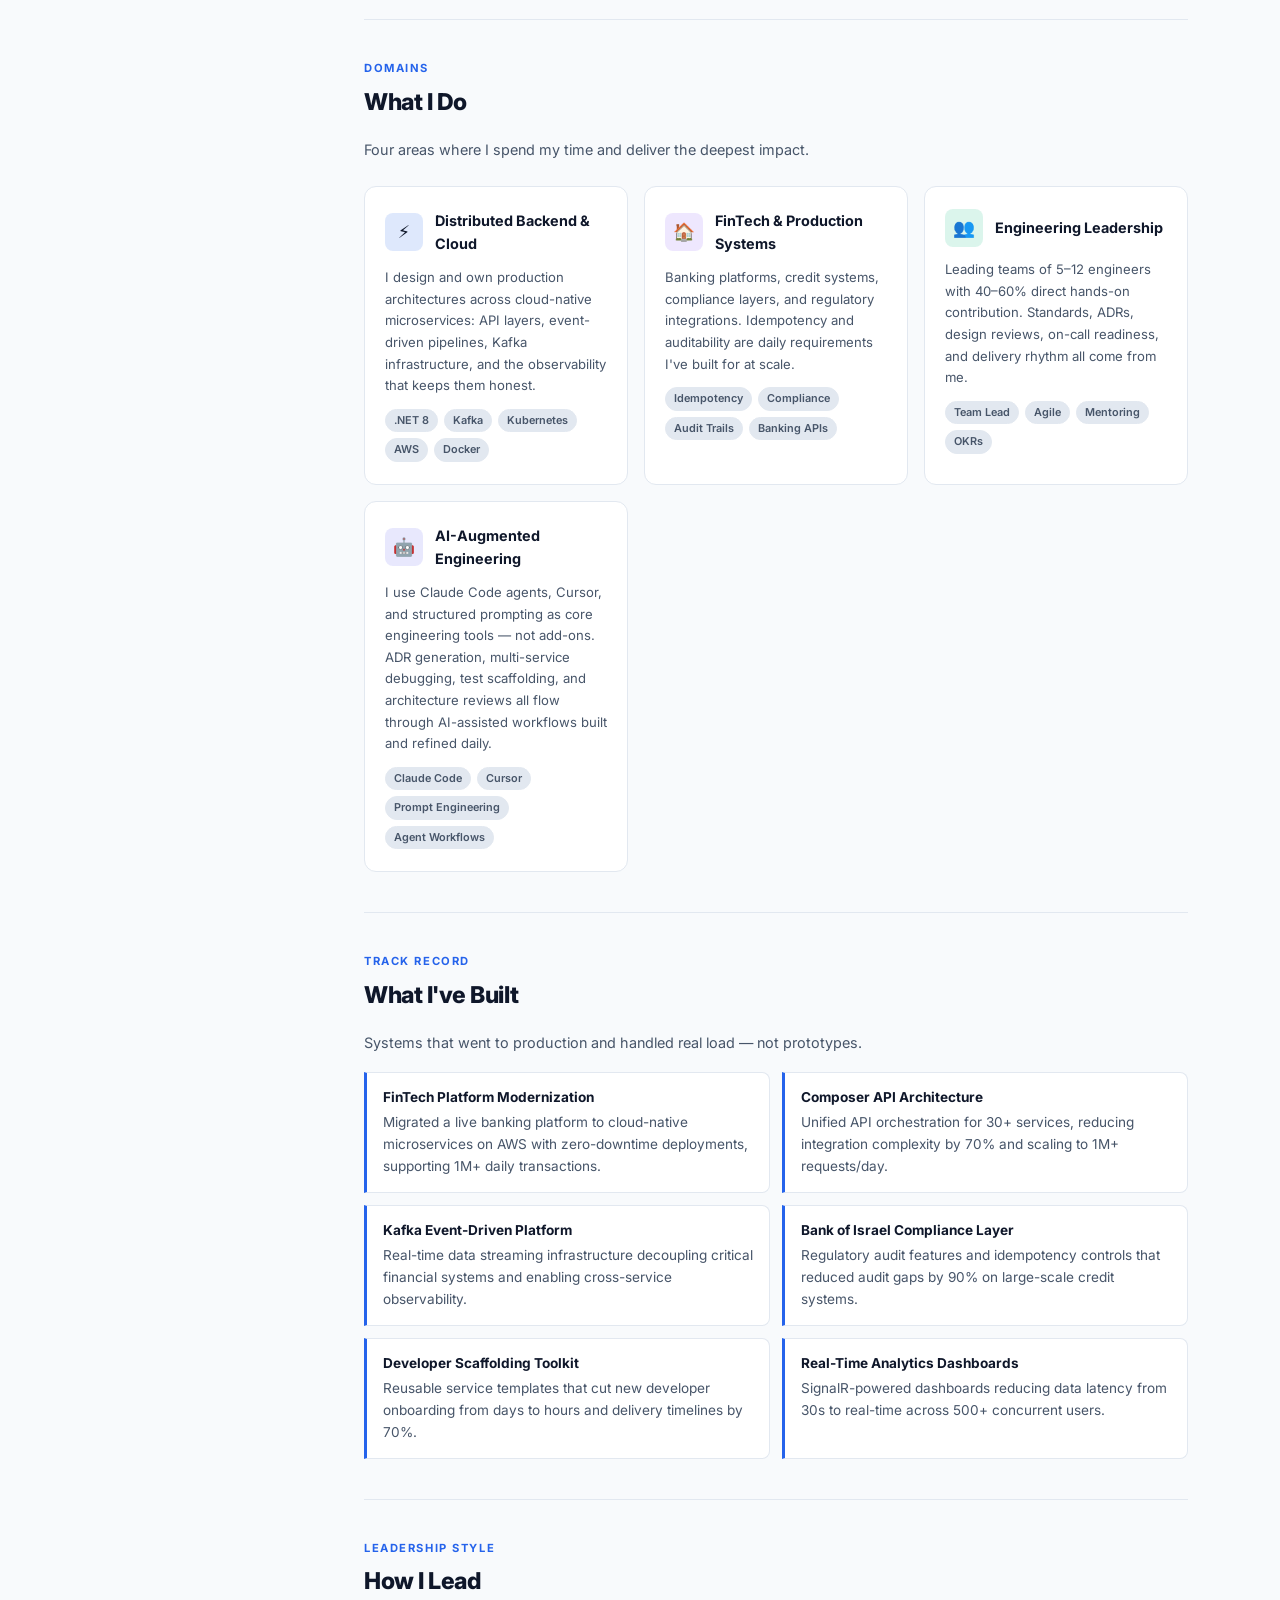
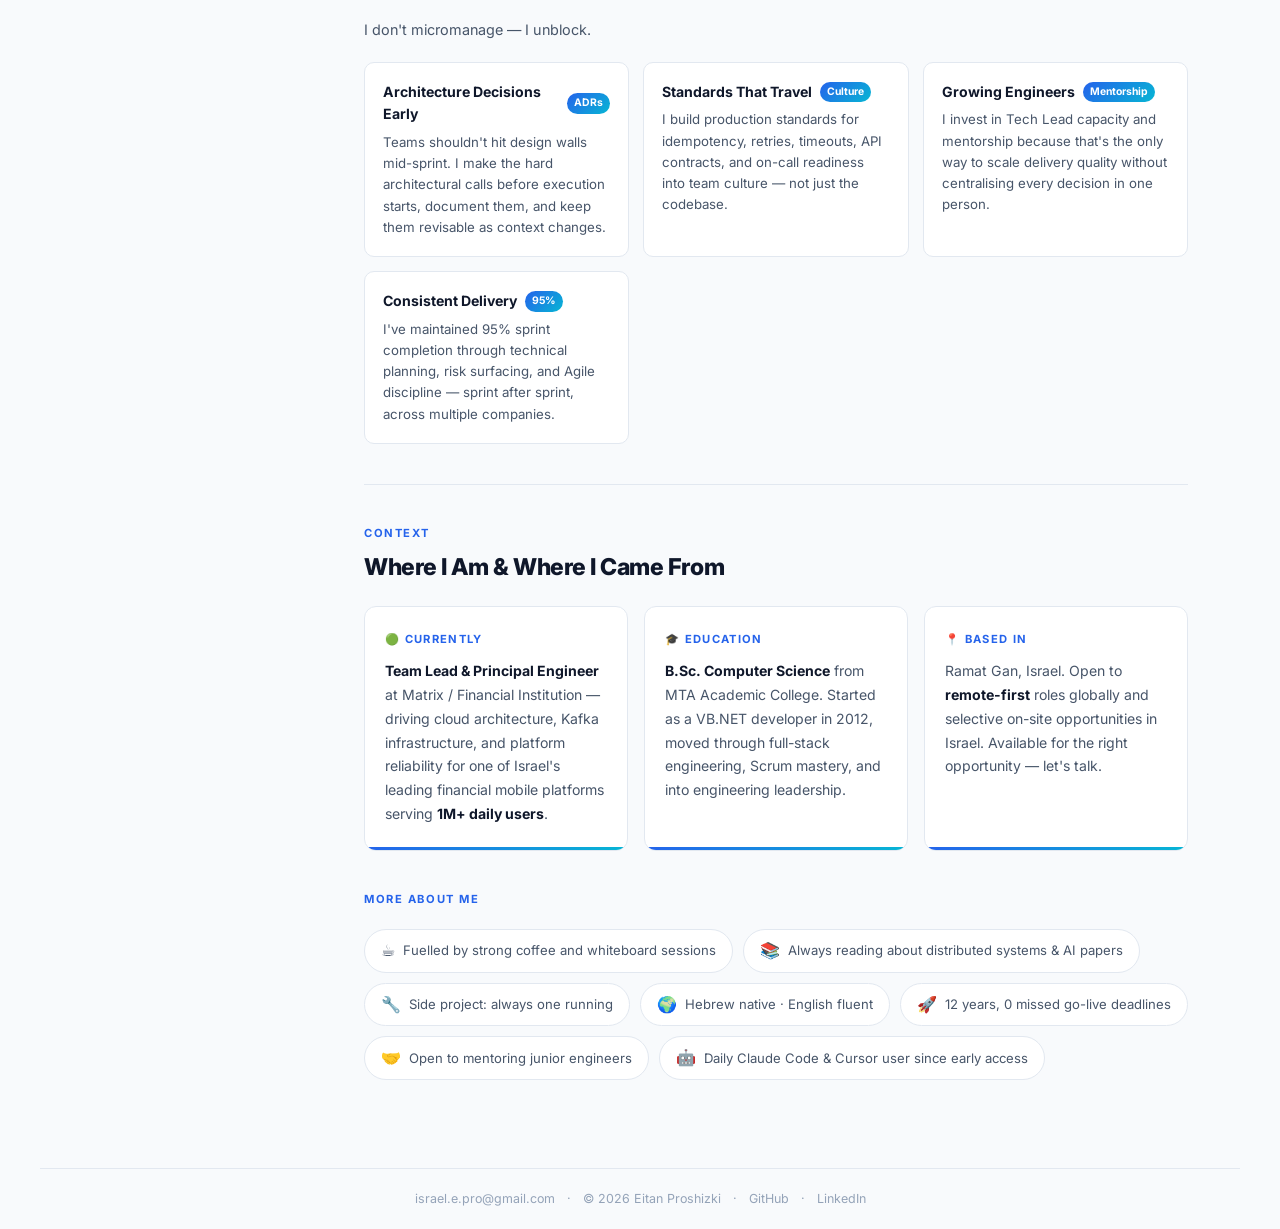
==== commit 451b004a: "fix(portfolio): repair static site health issues" ====
--- a/about.html
+++ b/about.html
@@ -6,7 +6,11 @@
   <title>About – Eitan Proshizki</title>
   <meta name="description" content="About Eitan Proshizki — Engineering Leader, hands-on builder, AI-augmented architect." />
   <meta property="og:title" content="About – Eitan Proshizki" />
-  <meta property="og:image" content="avatar.png" />
+  <meta property="og:description" content="About Eitan Proshizki — Engineering Leader, hands-on builder, AI-augmented architect." />
+  <meta property="og:image" content="https://IsraelEitan.github.io/avatar.png" />
+  <meta property="og:url" content="https://IsraelEitan.github.io/about.html" />
+  <meta property="og:type" content="website" />
+  <meta name="twitter:card" content="summary_large_image" />
   <link rel="icon" type="image/svg+xml" href="favicon.svg" />
   <link rel="stylesheet" href="style.css" />
   <script src="main.js" defer></script>
@@ -112,7 +116,7 @@
       <p class="sidebar-bio">Hands-on Engineering Leader with 12 years building high-scale distributed systems. Uses Claude Code agents, Cursor, and structured prompting daily to architect faster and ship with confidence.</p>
     </div>
     <a href="resume.html" class="sidebar-cta">View Resume</a>
-    <a href="resume.pdf" class="sidebar-cta-ghost" download>Download CV (PDF)</a>
+    <a href="mailto:israel.e.pro@gmail.com?subject=CV%20Request" class="sidebar-cta-ghost">Request CV (PDF)</a>
     <div class="social-links">
       <a href="https://github.com/IsraelEitan" target="_blank" rel="noopener" class="social-link" title="GitHub">
         <svg viewBox="0 0 24 24" fill="currentColor"><path d="M12 2C6.477 2 2 6.484 2 12.017c0 4.425 2.865 8.18 6.839 9.504.5.092.682-.217.682-.483 0-.237-.008-.868-.013-1.703-2.782.605-3.369-1.343-3.369-1.343-.454-1.158-1.11-1.466-1.11-1.466-.908-.62.069-.608.069-.608 1.003.07 1.531 1.032 1.531 1.032.892 1.53 2.341 1.088 2.91.832.092-.647.35-1.088.636-1.338-2.22-.253-4.555-1.113-4.555-4.951 0-1.093.39-1.988 1.029-2.688-.103-.253-.446-1.272.098-2.65 0 0 .84-.27 2.75 1.026A9.564 9.564 0 0112 6.844c.85.004 1.705.115 2.504.337 1.909-1.296 2.747-1.027 2.747-1.027.546 1.379.202 2.398.1 2.651.64.7 1.028 1.595 1.028 2.688 0 3.848-2.339 4.695-4.566 4.943.359.309.678.92.678 1.855 0 1.338-.012 2.419-.012 2.747 0 .268.18.58.688.482A10.019 10.019 0 0022 12.017C22 6.484 17.522 2 12 2z"/></svg>
--- a/style.css
+++ b/style.css
@@ -414,6 +414,84 @@
   margin-bottom:24px; padding-bottom:10px;
   border-bottom:2px solid var(--accent-light);
 }
+.page-title {
+  font-size:2rem;
+  font-weight:900;
+  letter-spacing:-0.03em;
+  color:var(--text-primary);
+  margin-bottom:18px;
+}
+.resume-topbar {
+  display:flex;
+  align-items:center;
+  justify-content:space-between;
+  gap:14px;
+  flex-wrap:wrap;
+  padding:14px 16px;
+  background:var(--bg-card);
+  border:1px solid var(--border);
+  border-radius:var(--radius-lg);
+  box-shadow:var(--shadow-sm);
+  margin-bottom:36px;
+}
+.resume-nav {
+  display:flex;
+  align-items:center;
+  gap:6px;
+  flex-wrap:wrap;
+}
+.resume-nav a {
+  display:inline-flex;
+  align-items:center;
+  min-height:34px;
+  padding:7px 12px;
+  border-radius:var(--radius);
+  color:var(--text-secondary);
+  font-size:0.82rem;
+  font-weight:600;
+}
+.resume-nav a:hover {
+  background:var(--accent-light);
+  color:var(--accent);
+}
+.resume-section {
+  margin-bottom:44px;
+}
+.edu-item {
+  display:flex;
+  align-items:flex-start;
+  justify-content:space-between;
+  gap:20px;
+  padding:20px 22px;
+  background:var(--bg-card);
+  border:1px solid var(--border);
+  border-radius:var(--radius-lg);
+  box-shadow:var(--shadow-sm);
+}
+.edu-degree {
+  font-size:0.98rem;
+  font-weight:800;
+  color:var(--text-primary);
+  margin-bottom:4px;
+}
+.edu-school {
+  font-size:0.86rem;
+  font-weight:600;
+  color:var(--accent);
+  margin-bottom:6px;
+}
+.edu-detail {
+  font-size:0.8rem;
+  color:var(--text-secondary);
+  line-height:1.6;
+}
+.edu-date {
+  flex-shrink:0;
+  color:var(--text-muted);
+  font-size:0.75rem;
+  font-weight:700;
+  white-space:nowrap;
+}
 .skills-cats { display:grid; grid-template-columns:1fr 1fr; gap:14px; }
 .skill-cat { background:var(--bg-card); border:1px solid var(--border); border-radius:var(--radius); padding:16px 18px; transition:border-color 0.15s; }
 .skill-cat:hover { border-color:var(--accent); }
@@ -501,10 +579,72 @@
   .impact-grid { grid-template-columns:1fr 1fr; }
 }
 @media (max-width:600px) {
+  html,
+  body {
+    max-width:100%;
+    overflow-x:hidden;
+  }
+  .top-nav {
+    display:grid;
+    grid-template-columns:minmax(0, 1fr) 34px 34px;
+    padding:0 12px;
+    gap:8px;
+  }
+  .nav-brand {
+    min-width:0;
+    margin-right:0;
+    overflow:hidden;
+    text-overflow:ellipsis;
+    white-space:nowrap;
+  }
+  .theme-toggle,
+  .mobile-menu-btn {
+    width:34px;
+    height:34px;
+    margin-left:0;
+    flex-shrink:0;
+  }
+  .layout,
+  .sidebar,
+  .content {
+    width:100%;
+    max-width:100%;
+    overflow-x:hidden;
+  }
+  .sidebar > *,
+  .content > * {
+    min-width:0;
+    max-width:100%;
+  }
   .hero-headline { font-size:1.6rem; }
   .content { padding:28px 20px; }
   .stats-big-grid { grid-template-columns:1fr; }
   .skills-cats { grid-template-columns:1fr; }
+  .sidebar { flex-direction:column; }
+  .sidebar-avatar-wrap { width:72px; }
+  .sidebar-email,
+  .sidebar-bio {
+    overflow-wrap:anywhere;
+    max-width:min(320px, calc(100vw - 56px));
+  }
+  .hero-sub,
+  .about-text,
+  .about-section-text,
+  .project-desc {
+    max-width:min(320px, calc(100vw - 56px));
+  }
+  .resume-topbar {
+    display:grid;
+    grid-template-columns:1fr;
+    align-items:stretch;
+    max-width:100%;
+    overflow:hidden;
+  }
+  .resume-nav { width:100%; }
+  .resume-nav a { flex:1 1 30%; justify-content:center; min-width:0; }
+  .resume-topbar > .btn { width:100%; justify-content:center; }
+  .edu-item { flex-direction:column; gap:10px; }
+  .edu-date { white-space:normal; }
 }
 
 /* ── Ghost CTA button (sidebar) ── */
@@ -553,6 +693,10 @@
 @media (max-width:600px) {
   .projects-grid { grid-template-columns:1fr; }
   .hero-headline { font-size:1.75rem; }
+  .sidebar { flex-direction:column; }
+  .sidebar-avatar-wrap { width:72px; }
+  .sidebar-email,
+  .sidebar-bio { overflow-wrap:anywhere; }
   .stats-row { flex-direction:column; }
   .stat-item { border-right:none; border-bottom:1px solid var(--border); }
   .stat-item:last-child { border-bottom:none; }
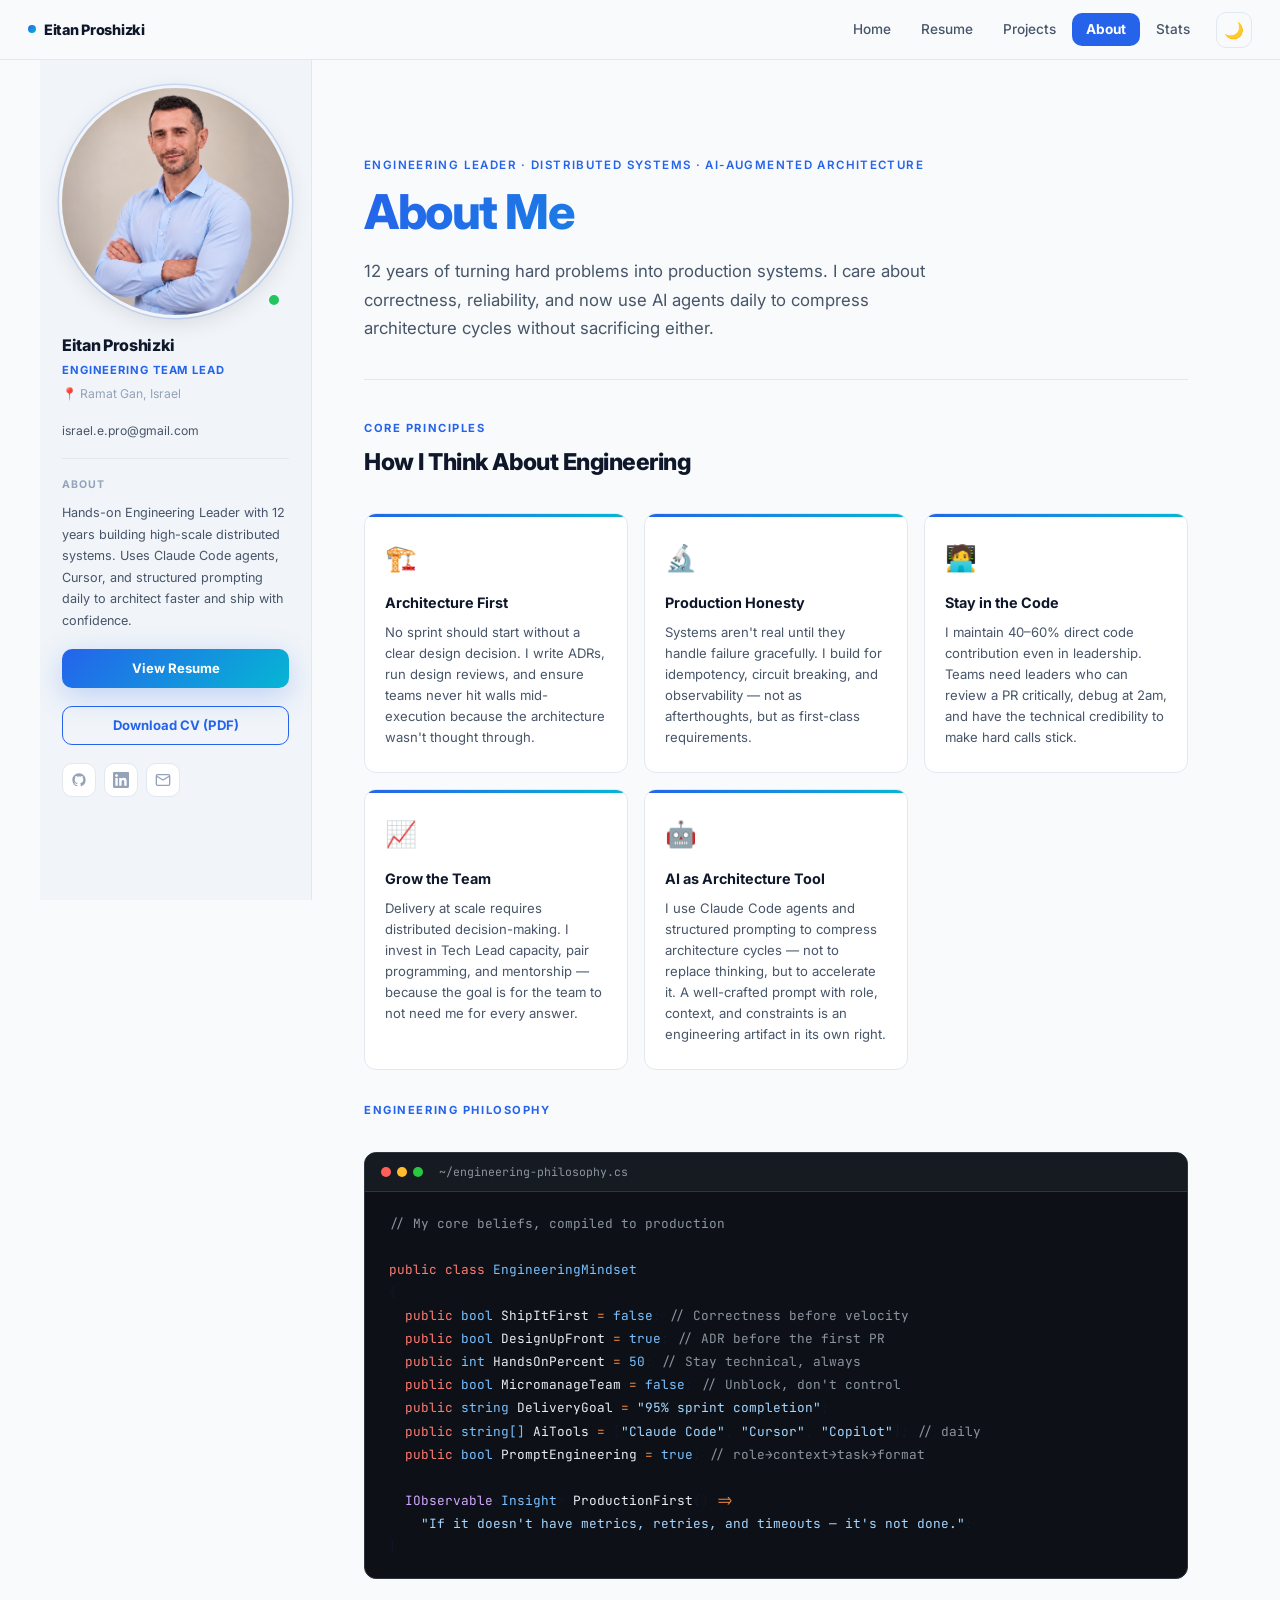
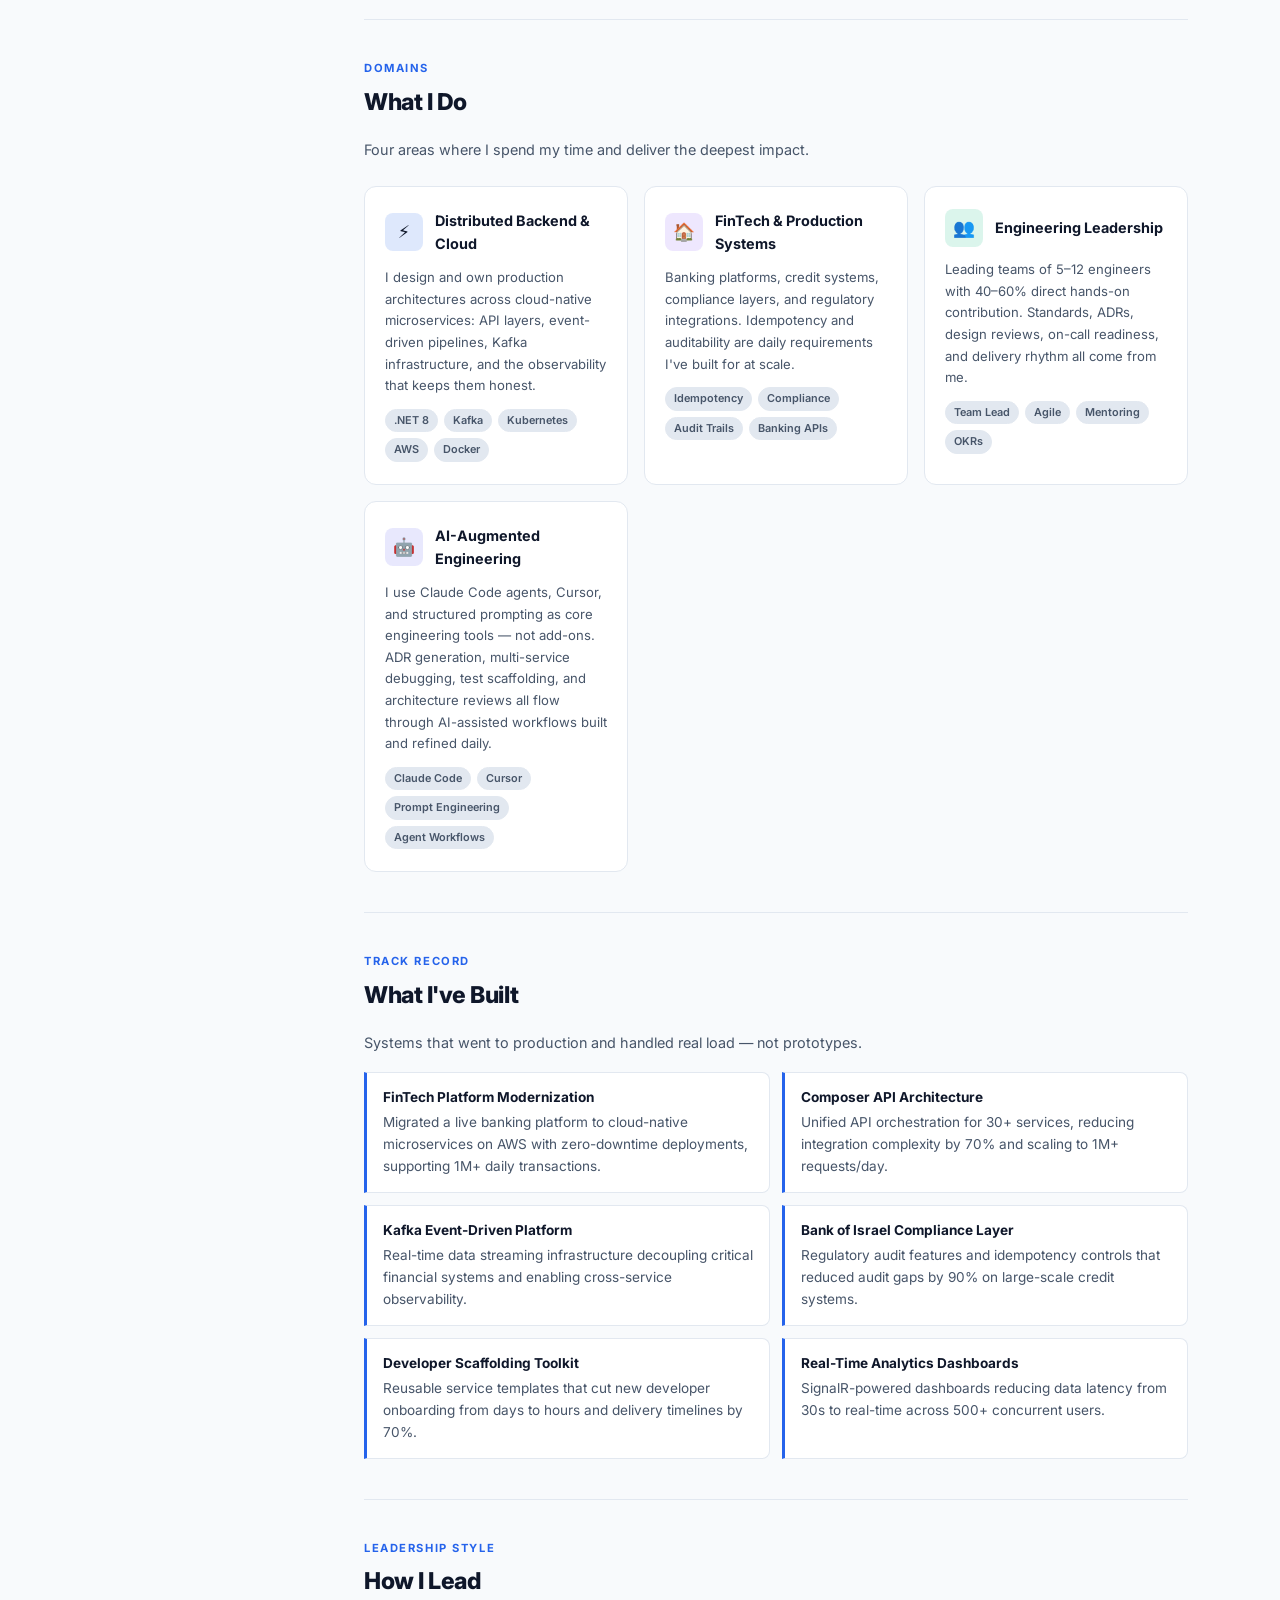
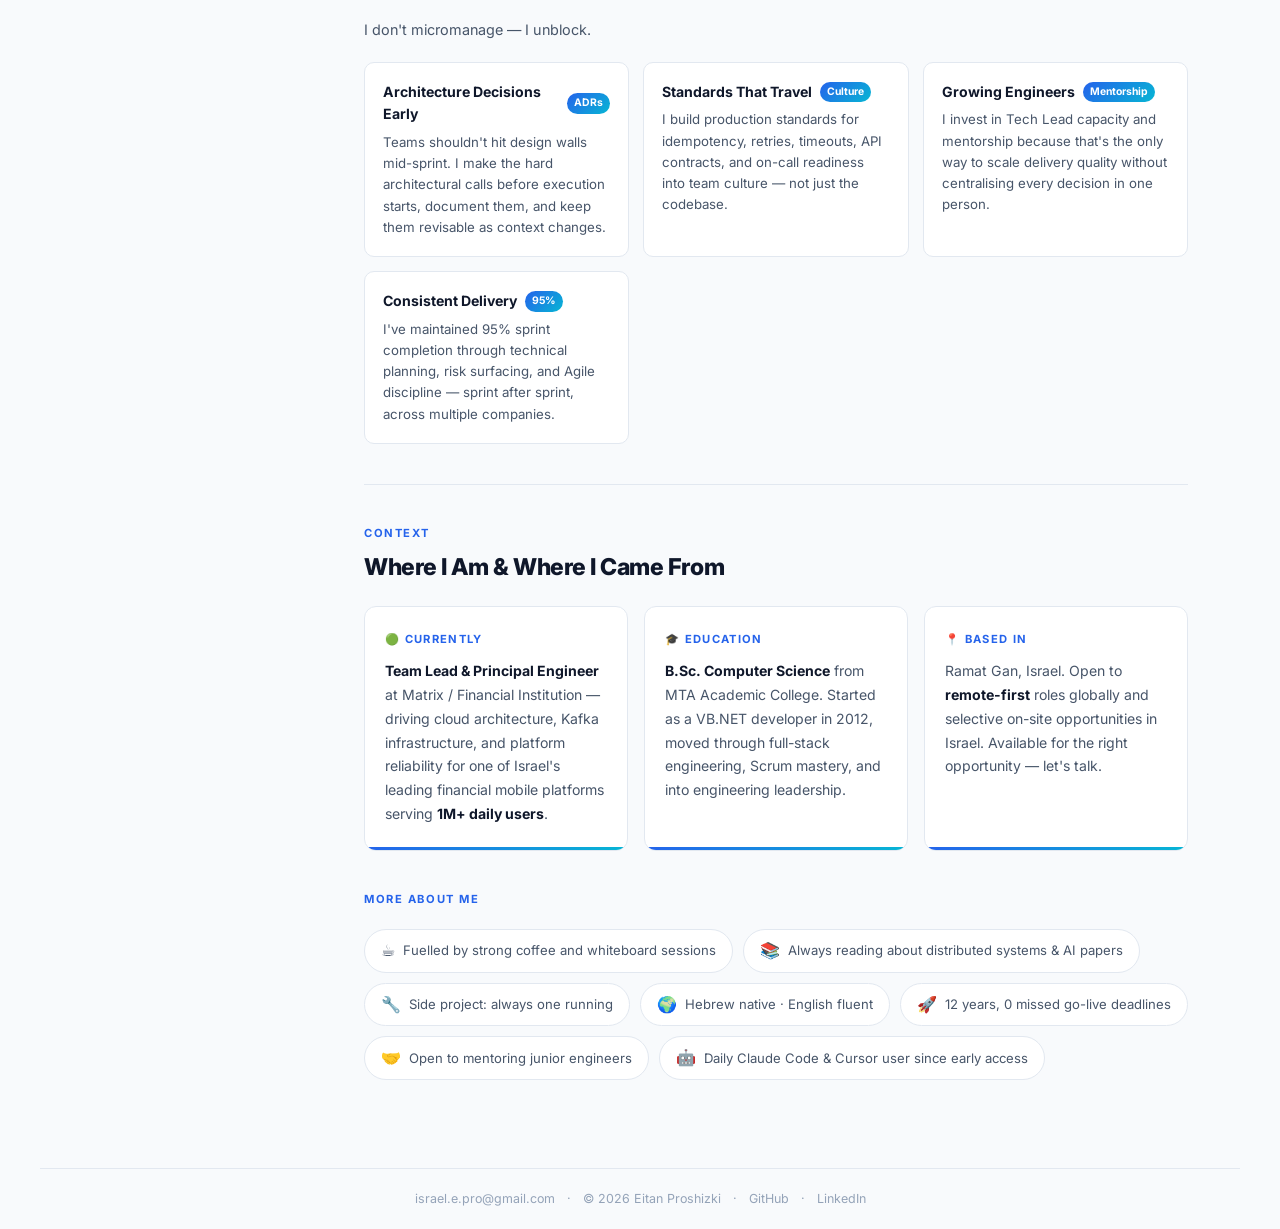
==== commit 51cc84fa: "revert: restore site files to main branch version" ====
--- a/about.html
+++ b/about.html
@@ -6,11 +6,7 @@
   <title>About – Eitan Proshizki</title>
   <meta name="description" content="About Eitan Proshizki — Engineering Leader, hands-on builder, AI-augmented architect." />
   <meta property="og:title" content="About – Eitan Proshizki" />
-  <meta property="og:description" content="About Eitan Proshizki — Engineering Leader, hands-on builder, AI-augmented architect." />
-  <meta property="og:image" content="https://IsraelEitan.github.io/avatar.png" />
-  <meta property="og:url" content="https://IsraelEitan.github.io/about.html" />
-  <meta property="og:type" content="website" />
-  <meta name="twitter:card" content="summary_large_image" />
+  <meta property="og:image" content="avatar.png" />
   <link rel="icon" type="image/svg+xml" href="favicon.svg" />
   <link rel="stylesheet" href="style.css" />
   <script src="main.js" defer></script>
@@ -116,7 +112,7 @@
       <p class="sidebar-bio">Hands-on Engineering Leader with 12 years building high-scale distributed systems. Uses Claude Code agents, Cursor, and structured prompting daily to architect faster and ship with confidence.</p>
     </div>
     <a href="resume.html" class="sidebar-cta">View Resume</a>
-    <a href="mailto:israel.e.pro@gmail.com?subject=CV%20Request" class="sidebar-cta-ghost">Request CV (PDF)</a>
+    <a href="resume.pdf" class="sidebar-cta-ghost" download>Download CV (PDF)</a>
     <div class="social-links">
       <a href="https://github.com/IsraelEitan" target="_blank" rel="noopener" class="social-link" title="GitHub">
         <svg viewBox="0 0 24 24" fill="currentColor"><path d="M12 2C6.477 2 2 6.484 2 12.017c0 4.425 2.865 8.18 6.839 9.504.5.092.682-.217.682-.483 0-.237-.008-.868-.013-1.703-2.782.605-3.369-1.343-3.369-1.343-.454-1.158-1.11-1.466-1.11-1.466-.908-.62.069-.608.069-.608 1.003.07 1.531 1.032 1.531 1.032.892 1.53 2.341 1.088 2.91.832.092-.647.35-1.088.636-1.338-2.22-.253-4.555-1.113-4.555-4.951 0-1.093.39-1.988 1.029-2.688-.103-.253-.446-1.272.098-2.65 0 0 .84-.27 2.75 1.026A9.564 9.564 0 0112 6.844c.85.004 1.705.115 2.504.337 1.909-1.296 2.747-1.027 2.747-1.027.546 1.379.202 2.398.1 2.651.64.7 1.028 1.595 1.028 2.688 0 3.848-2.339 4.695-4.566 4.943.359.309.678.92.678 1.855 0 1.338-.012 2.419-.012 2.747 0 .268.18.58.688.482A10.019 10.019 0 0022 12.017C22 6.484 17.522 2 12 2z"/></svg>
--- a/style.css
+++ b/style.css
@@ -414,84 +414,6 @@
   margin-bottom:24px; padding-bottom:10px;
   border-bottom:2px solid var(--accent-light);
 }
-.page-title {
-  font-size:2rem;
-  font-weight:900;
-  letter-spacing:-0.03em;
-  color:var(--text-primary);
-  margin-bottom:18px;
-}
-.resume-topbar {
-  display:flex;
-  align-items:center;
-  justify-content:space-between;
-  gap:14px;
-  flex-wrap:wrap;
-  padding:14px 16px;
-  background:var(--bg-card);
-  border:1px solid var(--border);
-  border-radius:var(--radius-lg);
-  box-shadow:var(--shadow-sm);
-  margin-bottom:36px;
-}
-.resume-nav {
-  display:flex;
-  align-items:center;
-  gap:6px;
-  flex-wrap:wrap;
-}
-.resume-nav a {
-  display:inline-flex;
-  align-items:center;
-  min-height:34px;
-  padding:7px 12px;
-  border-radius:var(--radius);
-  color:var(--text-secondary);
-  font-size:0.82rem;
-  font-weight:600;
-}
-.resume-nav a:hover {
-  background:var(--accent-light);
-  color:var(--accent);
-}
-.resume-section {
-  margin-bottom:44px;
-}
-.edu-item {
-  display:flex;
-  align-items:flex-start;
-  justify-content:space-between;
-  gap:20px;
-  padding:20px 22px;
-  background:var(--bg-card);
-  border:1px solid var(--border);
-  border-radius:var(--radius-lg);
-  box-shadow:var(--shadow-sm);
-}
-.edu-degree {
-  font-size:0.98rem;
-  font-weight:800;
-  color:var(--text-primary);
-  margin-bottom:4px;
-}
-.edu-school {
-  font-size:0.86rem;
-  font-weight:600;
-  color:var(--accent);
-  margin-bottom:6px;
-}
-.edu-detail {
-  font-size:0.8rem;
-  color:var(--text-secondary);
-  line-height:1.6;
-}
-.edu-date {
-  flex-shrink:0;
-  color:var(--text-muted);
-  font-size:0.75rem;
-  font-weight:700;
-  white-space:nowrap;
-}
 .skills-cats { display:grid; grid-template-columns:1fr 1fr; gap:14px; }
 .skill-cat { background:var(--bg-card); border:1px solid var(--border); border-radius:var(--radius); padding:16px 18px; transition:border-color 0.15s; }
 .skill-cat:hover { border-color:var(--accent); }
@@ -579,72 +501,10 @@
   .impact-grid { grid-template-columns:1fr 1fr; }
 }
 @media (max-width:600px) {
-  html,
-  body {
-    max-width:100%;
-    overflow-x:hidden;
-  }
-  .top-nav {
-    display:grid;
-    grid-template-columns:minmax(0, 1fr) 34px 34px;
-    padding:0 12px;
-    gap:8px;
-  }
-  .nav-brand {
-    min-width:0;
-    margin-right:0;
-    overflow:hidden;
-    text-overflow:ellipsis;
-    white-space:nowrap;
-  }
-  .theme-toggle,
-  .mobile-menu-btn {
-    width:34px;
-    height:34px;
-    margin-left:0;
-    flex-shrink:0;
-  }
-  .layout,
-  .sidebar,
-  .content {
-    width:100%;
-    max-width:100%;
-    overflow-x:hidden;
-  }
-  .sidebar > *,
-  .content > * {
-    min-width:0;
-    max-width:100%;
-  }
   .hero-headline { font-size:1.6rem; }
   .content { padding:28px 20px; }
   .stats-big-grid { grid-template-columns:1fr; }
   .skills-cats { grid-template-columns:1fr; }
-  .sidebar { flex-direction:column; }
-  .sidebar-avatar-wrap { width:72px; }
-  .sidebar-email,
-  .sidebar-bio {
-    overflow-wrap:anywhere;
-    max-width:min(320px, calc(100vw - 56px));
-  }
-  .hero-sub,
-  .about-text,
-  .about-section-text,
-  .project-desc {
-    max-width:min(320px, calc(100vw - 56px));
-  }
-  .resume-topbar {
-    display:grid;
-    grid-template-columns:1fr;
-    align-items:stretch;
-    max-width:100%;
-    overflow:hidden;
-  }
-  .resume-nav { width:100%; }
-  .resume-nav a { flex:1 1 30%; justify-content:center; min-width:0; }
-  .resume-topbar > .btn { width:100%; justify-content:center; }
-  .edu-item { flex-direction:column; gap:10px; }
-  .edu-date { white-space:normal; }
 }
 
 /* ── Ghost CTA button (sidebar) ── */
@@ -693,10 +553,6 @@
 @media (max-width:600px) {
   .projects-grid { grid-template-columns:1fr; }
   .hero-headline { font-size:1.75rem; }
-  .sidebar { flex-direction:column; }
-  .sidebar-avatar-wrap { width:72px; }
-  .sidebar-email,
-  .sidebar-bio { overflow-wrap:anywhere; }
   .stats-row { flex-direction:column; }
   .stat-item { border-right:none; border-bottom:1px solid var(--border); }
   .stat-item:last-child { border-bottom:none; }
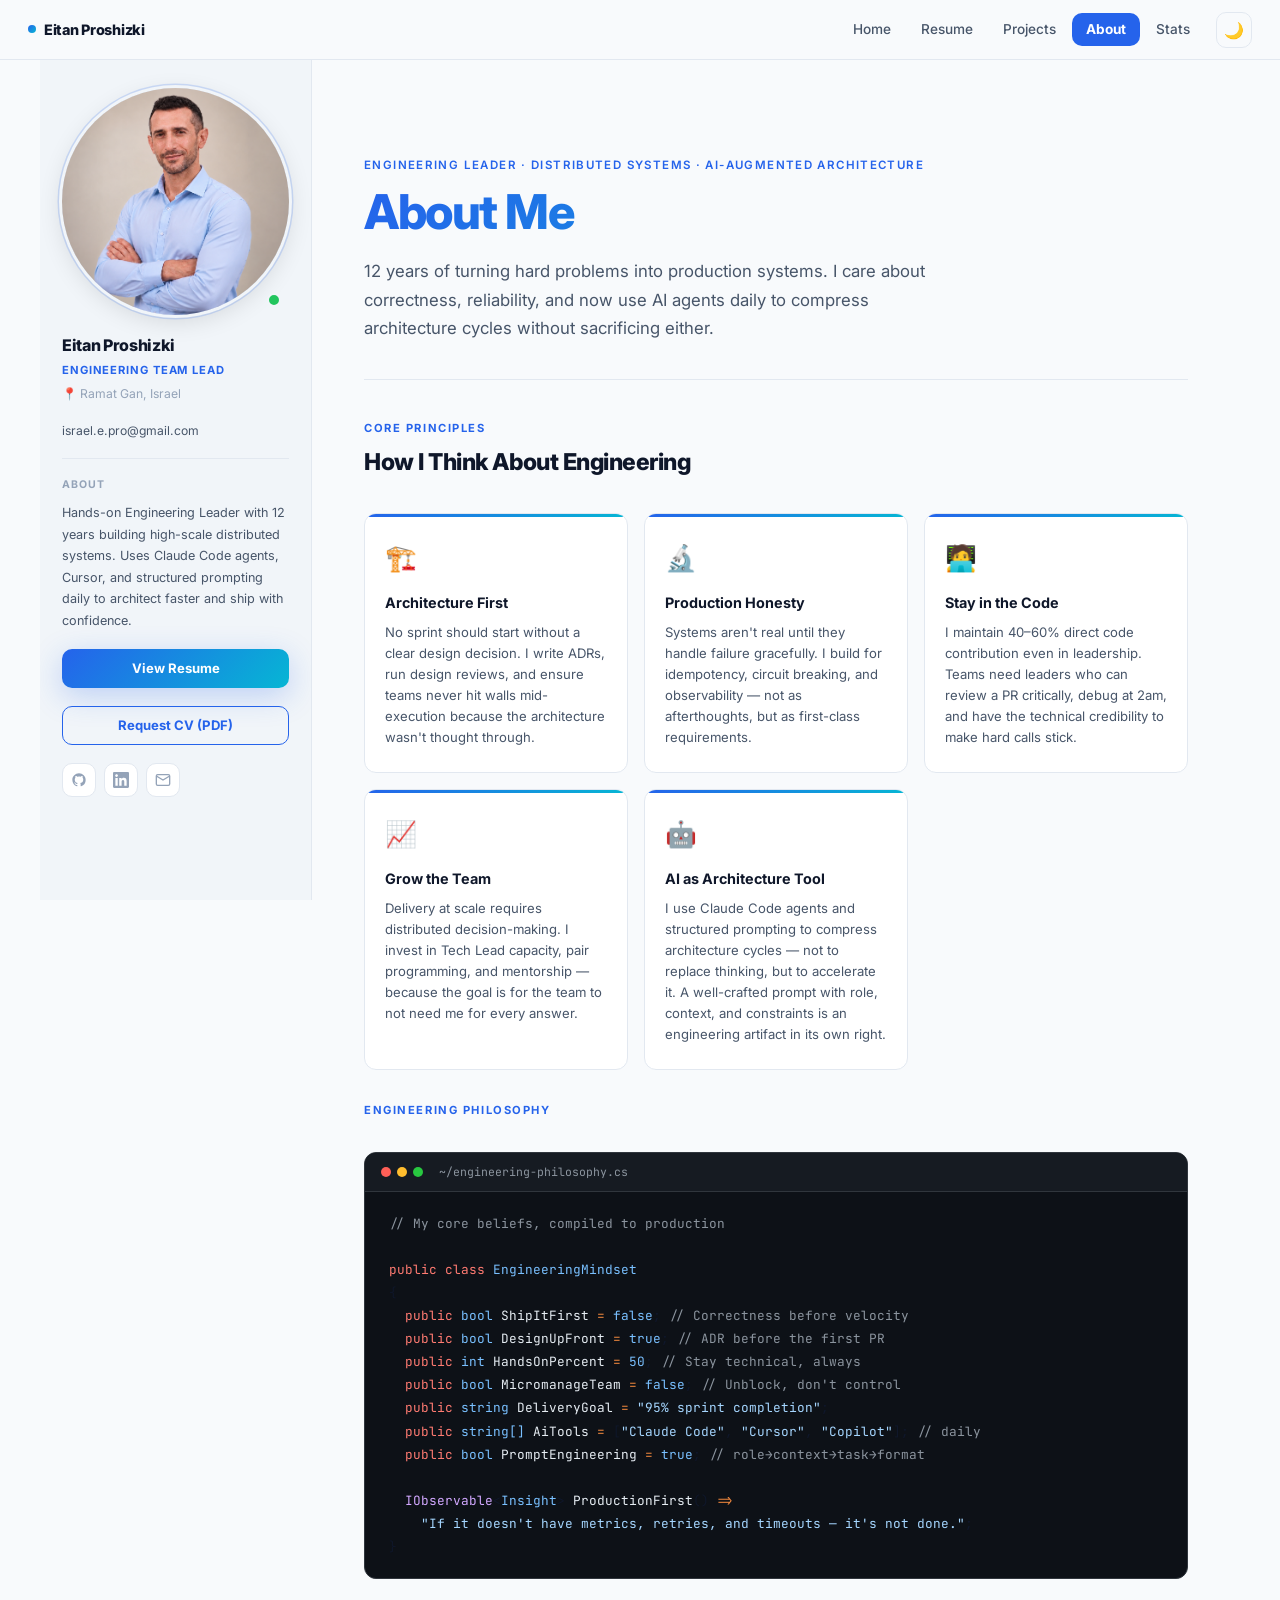
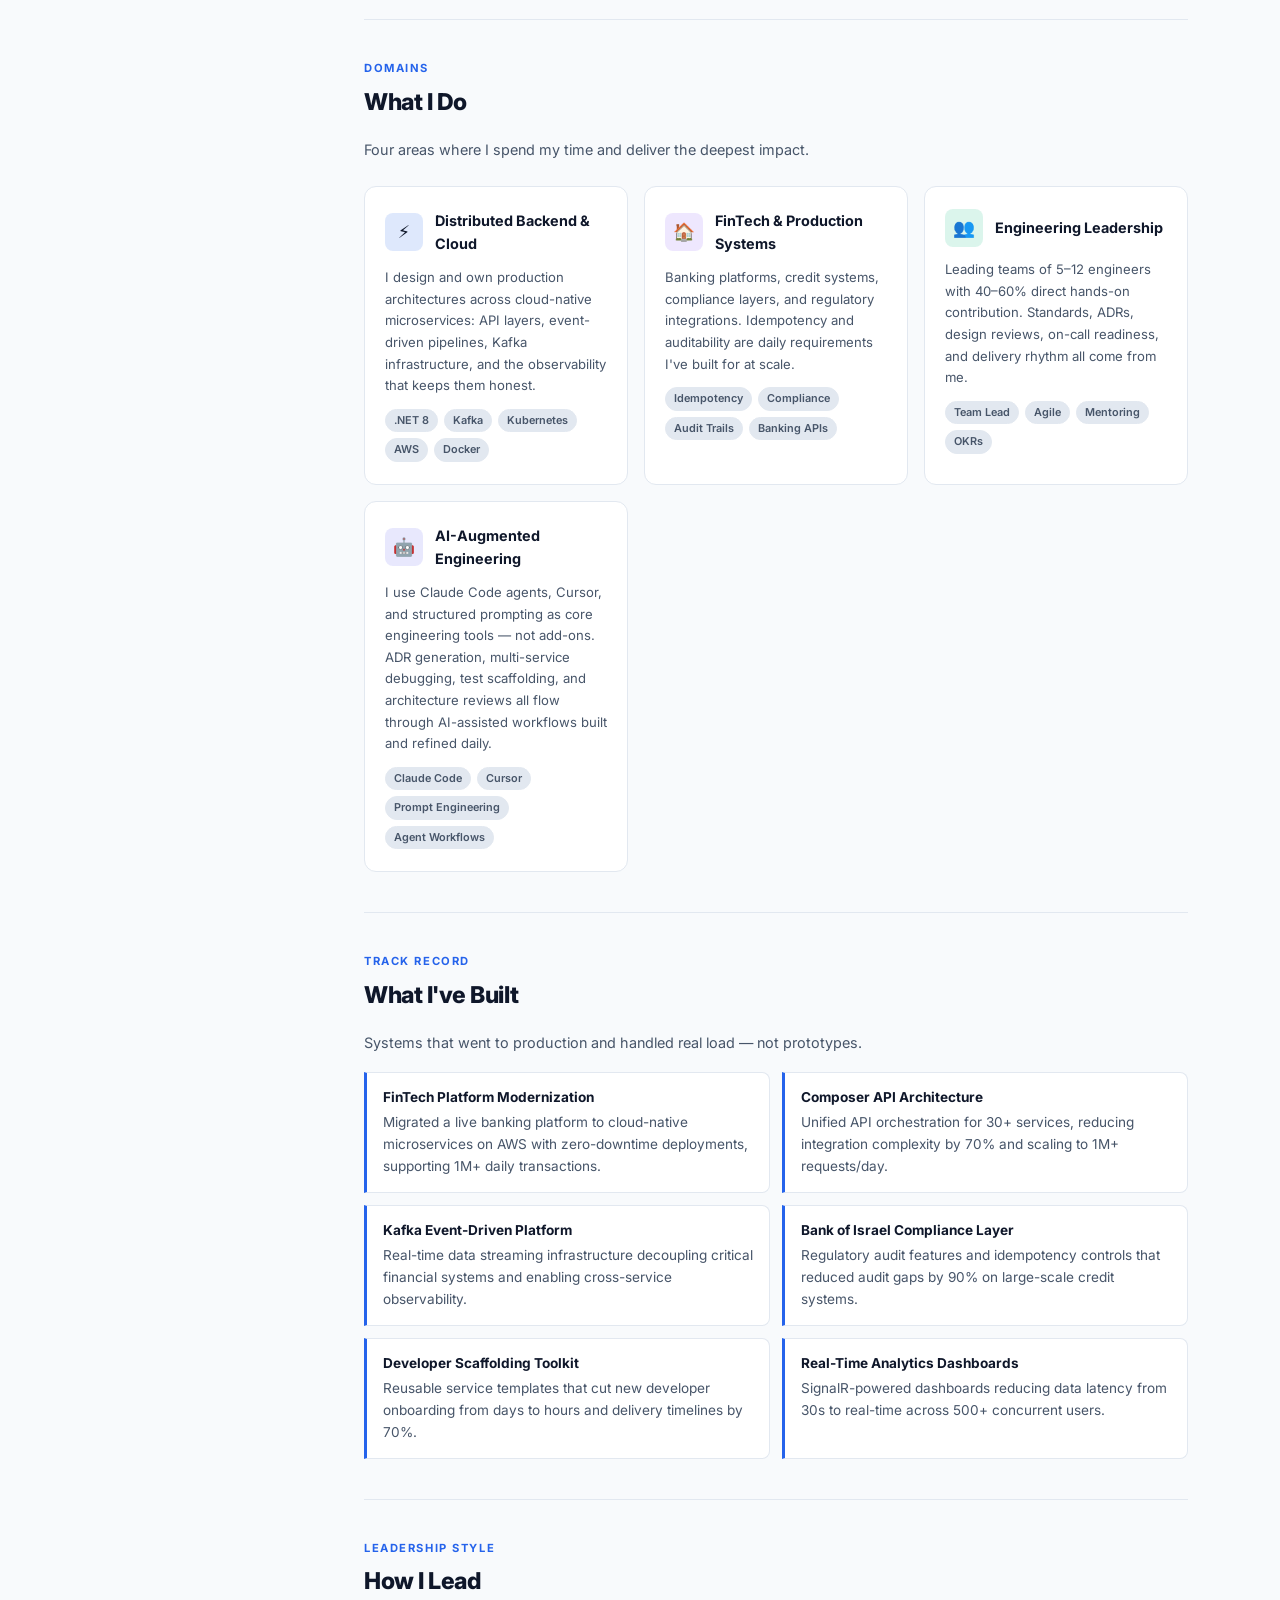
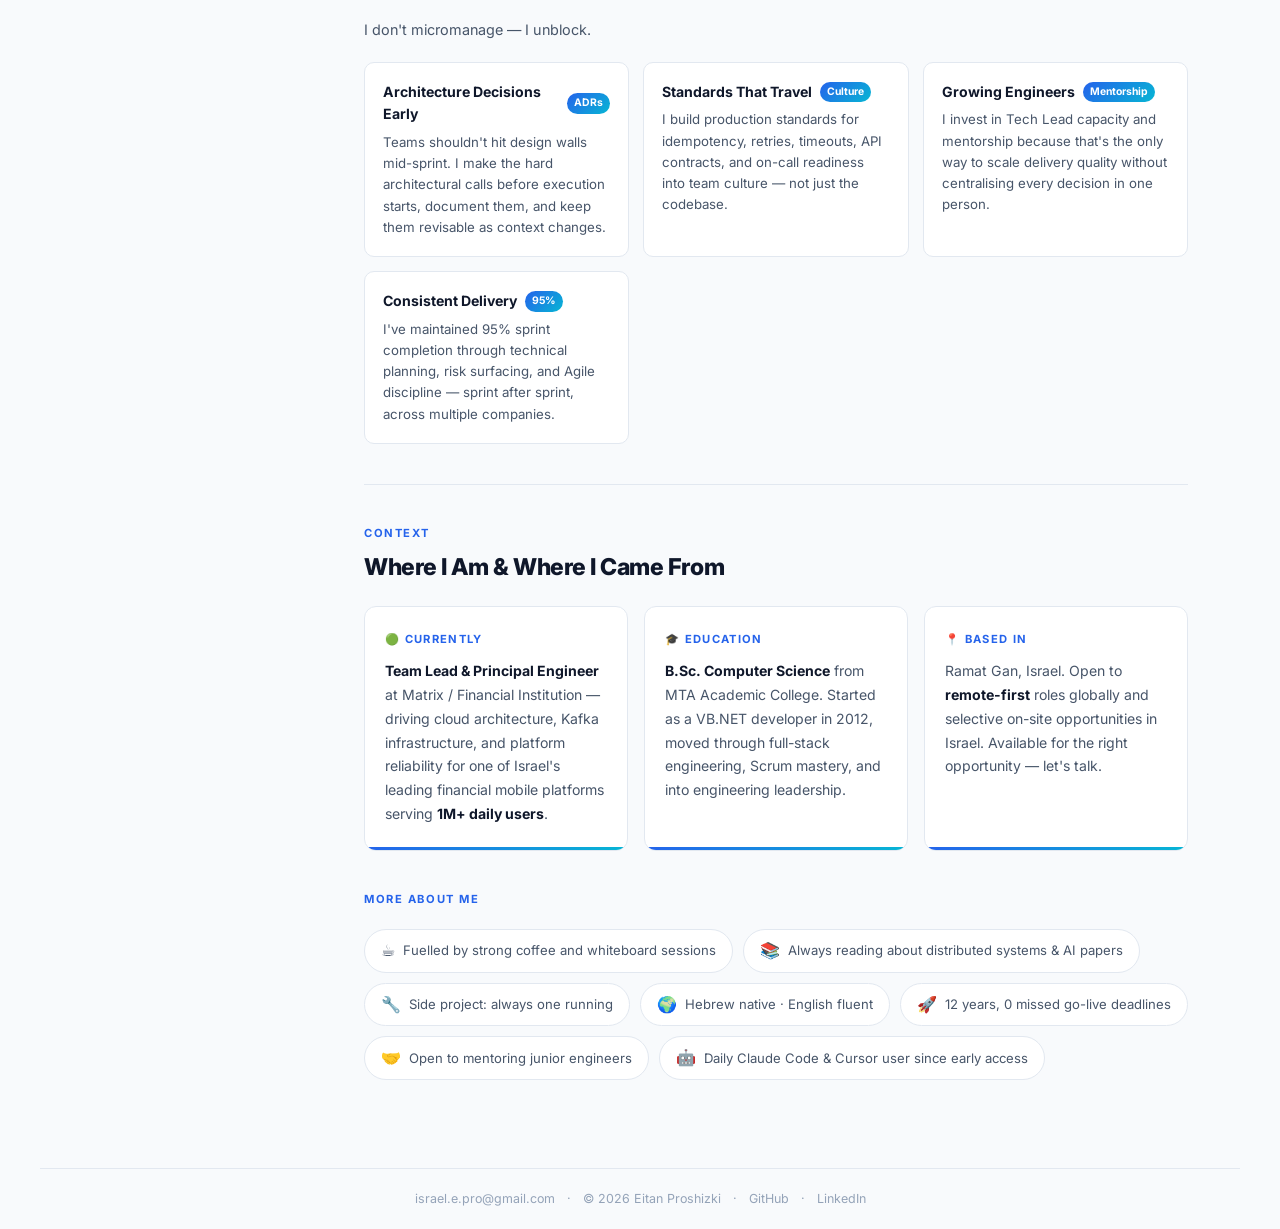
==== commit 86218942: "Merge branch 'main' into chore/add-claude-implementation-agent" ====
--- a/about.html
+++ b/about.html
@@ -6,7 +6,11 @@
   <title>About – Eitan Proshizki</title>
   <meta name="description" content="About Eitan Proshizki — Engineering Leader, hands-on builder, AI-augmented architect." />
   <meta property="og:title" content="About – Eitan Proshizki" />
-  <meta property="og:image" content="avatar.png" />
+  <meta property="og:description" content="About Eitan Proshizki — Engineering Leader, hands-on builder, AI-augmented architect." />
+  <meta property="og:image" content="https://IsraelEitan.github.io/avatar.png" />
+  <meta property="og:url" content="https://IsraelEitan.github.io/about.html" />
+  <meta property="og:type" content="website" />
+  <meta name="twitter:card" content="summary_large_image" />
   <link rel="icon" type="image/svg+xml" href="favicon.svg" />
   <link rel="stylesheet" href="style.css" />
   <script src="main.js" defer></script>
@@ -112,7 +116,7 @@
       <p class="sidebar-bio">Hands-on Engineering Leader with 12 years building high-scale distributed systems. Uses Claude Code agents, Cursor, and structured prompting daily to architect faster and ship with confidence.</p>
     </div>
     <a href="resume.html" class="sidebar-cta">View Resume</a>
-    <a href="resume.pdf" class="sidebar-cta-ghost" download>Download CV (PDF)</a>
+    <a href="mailto:israel.e.pro@gmail.com?subject=CV%20Request" class="sidebar-cta-ghost">Request CV (PDF)</a>
     <div class="social-links">
       <a href="https://github.com/IsraelEitan" target="_blank" rel="noopener" class="social-link" title="GitHub">
         <svg viewBox="0 0 24 24" fill="currentColor"><path d="M12 2C6.477 2 2 6.484 2 12.017c0 4.425 2.865 8.18 6.839 9.504.5.092.682-.217.682-.483 0-.237-.008-.868-.013-1.703-2.782.605-3.369-1.343-3.369-1.343-.454-1.158-1.11-1.466-1.11-1.466-.908-.62.069-.608.069-.608 1.003.07 1.531 1.032 1.531 1.032.892 1.53 2.341 1.088 2.91.832.092-.647.35-1.088.636-1.338-2.22-.253-4.555-1.113-4.555-4.951 0-1.093.39-1.988 1.029-2.688-.103-.253-.446-1.272.098-2.65 0 0 .84-.27 2.75 1.026A9.564 9.564 0 0112 6.844c.85.004 1.705.115 2.504.337 1.909-1.296 2.747-1.027 2.747-1.027.546 1.379.202 2.398.1 2.651.64.7 1.028 1.595 1.028 2.688 0 3.848-2.339 4.695-4.566 4.943.359.309.678.92.678 1.855 0 1.338-.012 2.419-.012 2.747 0 .268.18.58.688.482A10.019 10.019 0 0022 12.017C22 6.484 17.522 2 12 2z"/></svg>
--- a/style.css
+++ b/style.css
@@ -414,6 +414,84 @@
   margin-bottom:24px; padding-bottom:10px;
   border-bottom:2px solid var(--accent-light);
 }
+.page-title {
+  font-size:2rem;
+  font-weight:900;
+  letter-spacing:-0.03em;
+  color:var(--text-primary);
+  margin-bottom:18px;
+}
+.resume-topbar {
+  display:flex;
+  align-items:center;
+  justify-content:space-between;
+  gap:14px;
+  flex-wrap:wrap;
+  padding:14px 16px;
+  background:var(--bg-card);
+  border:1px solid var(--border);
+  border-radius:var(--radius-lg);
+  box-shadow:var(--shadow-sm);
+  margin-bottom:36px;
+}
+.resume-nav {
+  display:flex;
+  align-items:center;
+  gap:6px;
+  flex-wrap:wrap;
+}
+.resume-nav a {
+  display:inline-flex;
+  align-items:center;
+  min-height:34px;
+  padding:7px 12px;
+  border-radius:var(--radius);
+  color:var(--text-secondary);
+  font-size:0.82rem;
+  font-weight:600;
+}
+.resume-nav a:hover {
+  background:var(--accent-light);
+  color:var(--accent);
+}
+.resume-section {
+  margin-bottom:44px;
+}
+.edu-item {
+  display:flex;
+  align-items:flex-start;
+  justify-content:space-between;
+  gap:20px;
+  padding:20px 22px;
+  background:var(--bg-card);
+  border:1px solid var(--border);
+  border-radius:var(--radius-lg);
+  box-shadow:var(--shadow-sm);
+}
+.edu-degree {
+  font-size:0.98rem;
+  font-weight:800;
+  color:var(--text-primary);
+  margin-bottom:4px;
+}
+.edu-school {
+  font-size:0.86rem;
+  font-weight:600;
+  color:var(--accent);
+  margin-bottom:6px;
+}
+.edu-detail {
+  font-size:0.8rem;
+  color:var(--text-secondary);
+  line-height:1.6;
+}
+.edu-date {
+  flex-shrink:0;
+  color:var(--text-muted);
+  font-size:0.75rem;
+  font-weight:700;
+  white-space:nowrap;
+}
 .skills-cats { display:grid; grid-template-columns:1fr 1fr; gap:14px; }
 .skill-cat { background:var(--bg-card); border:1px solid var(--border); border-radius:var(--radius); padding:16px 18px; transition:border-color 0.15s; }
 .skill-cat:hover { border-color:var(--accent); }
@@ -501,10 +579,72 @@
   .impact-grid { grid-template-columns:1fr 1fr; }
 }
 @media (max-width:600px) {
+  html,
+  body {
+    max-width:100%;
+    overflow-x:hidden;
+  }
+  .top-nav {
+    display:grid;
+    grid-template-columns:minmax(0, 1fr) 34px 34px;
+    padding:0 12px;
+    gap:8px;
+  }
+  .nav-brand {
+    min-width:0;
+    margin-right:0;
+    overflow:hidden;
+    text-overflow:ellipsis;
+    white-space:nowrap;
+  }
+  .theme-toggle,
+  .mobile-menu-btn {
+    width:34px;
+    height:34px;
+    margin-left:0;
+    flex-shrink:0;
+  }
+  .layout,
+  .sidebar,
+  .content {
+    width:100%;
+    max-width:100%;
+    overflow-x:hidden;
+  }
+  .sidebar > *,
+  .content > * {
+    min-width:0;
+    max-width:100%;
+  }
   .hero-headline { font-size:1.6rem; }
   .content { padding:28px 20px; }
   .stats-big-grid { grid-template-columns:1fr; }
   .skills-cats { grid-template-columns:1fr; }
+  .sidebar { flex-direction:column; }
+  .sidebar-avatar-wrap { width:72px; }
+  .sidebar-email,
+  .sidebar-bio {
+    overflow-wrap:anywhere;
+    max-width:min(320px, calc(100vw - 56px));
+  }
+  .hero-sub,
+  .about-text,
+  .about-section-text,
+  .project-desc {
+    max-width:min(320px, calc(100vw - 56px));
+  }
+  .resume-topbar {
+    display:grid;
+    grid-template-columns:1fr;
+    align-items:stretch;
+    max-width:100%;
+    overflow:hidden;
+  }
+  .resume-nav { width:100%; }
+  .resume-nav a { flex:1 1 30%; justify-content:center; min-width:0; }
+  .resume-topbar > .btn { width:100%; justify-content:center; }
+  .edu-item { flex-direction:column; gap:10px; }
+  .edu-date { white-space:normal; }
 }
 
 /* ── Ghost CTA button (sidebar) ── */
@@ -553,6 +693,10 @@
 @media (max-width:600px) {
   .projects-grid { grid-template-columns:1fr; }
   .hero-headline { font-size:1.75rem; }
+  .sidebar { flex-direction:column; }
+  .sidebar-avatar-wrap { width:72px; }
+  .sidebar-email,
+  .sidebar-bio { overflow-wrap:anywhere; }
   .stats-row { flex-direction:column; }
   .stat-item { border-right:none; border-bottom:1px solid var(--border); }
   .stat-item:last-child { border-bottom:none; }
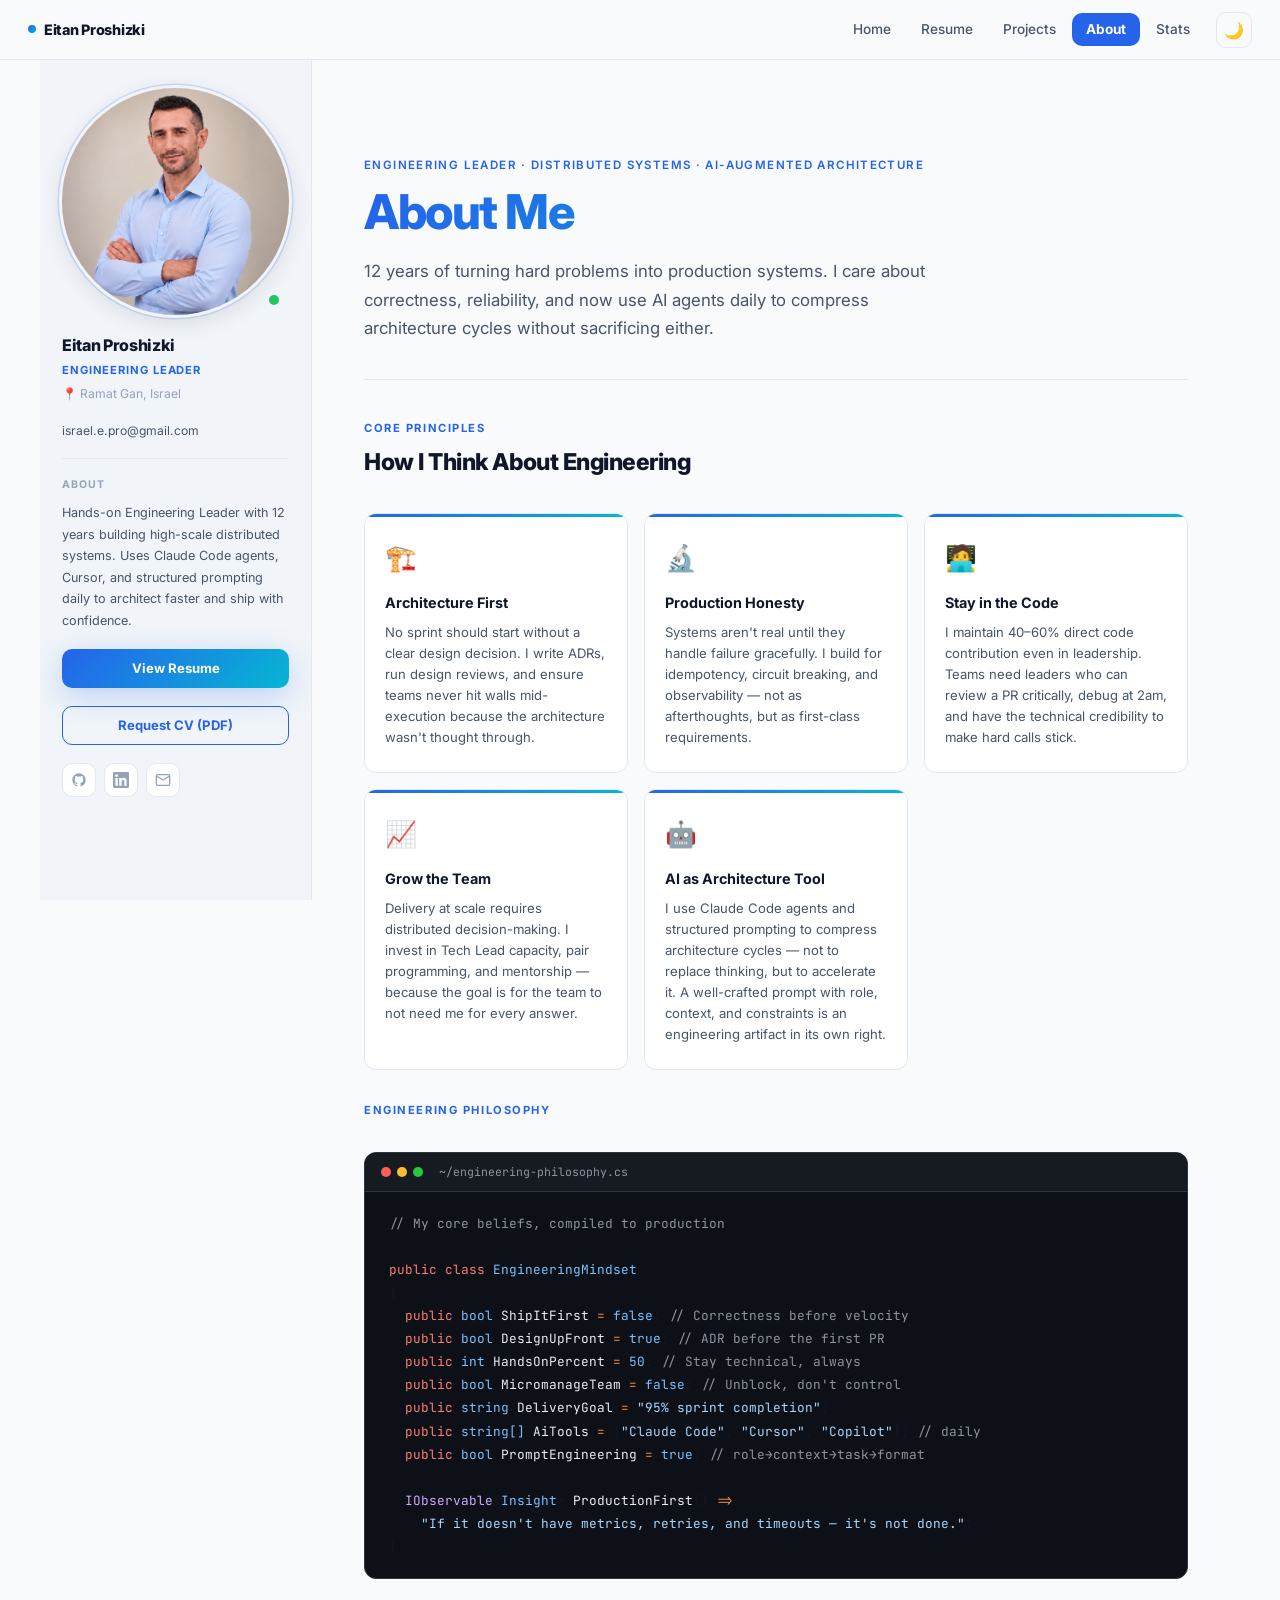
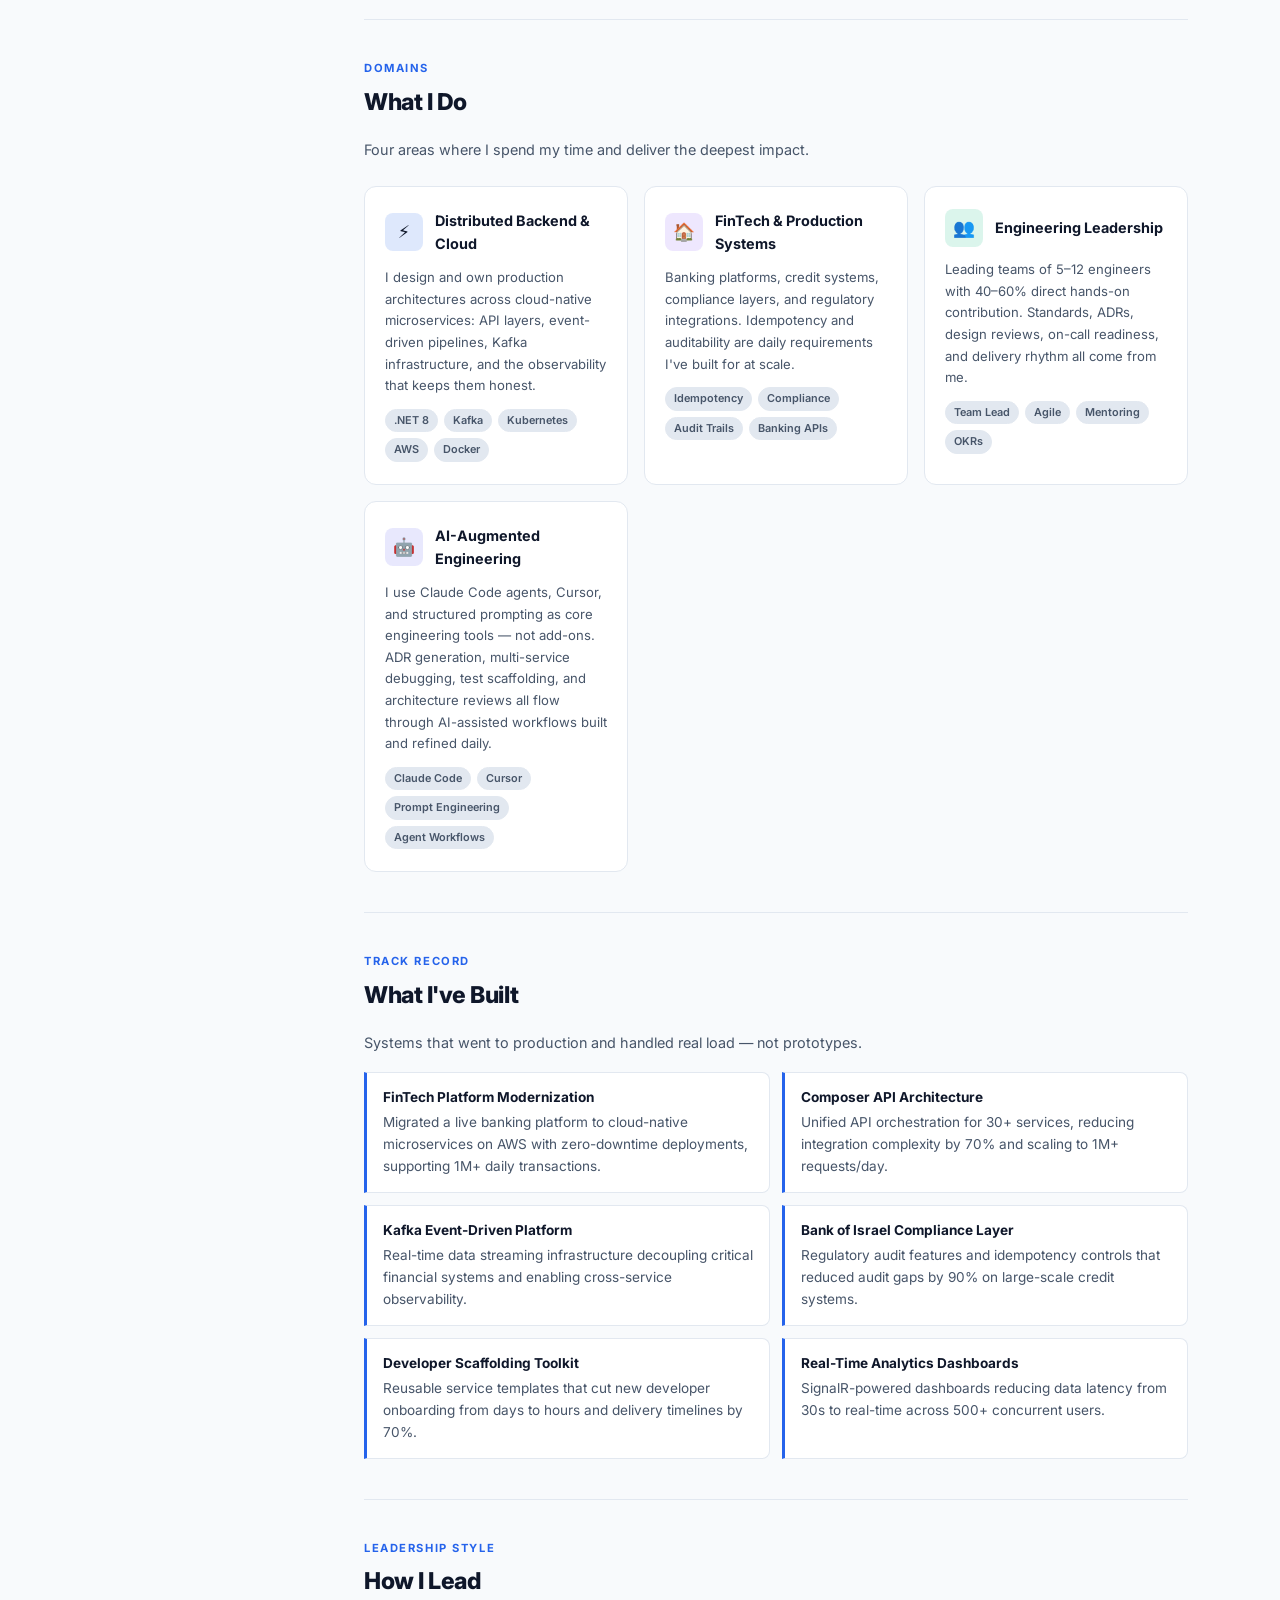
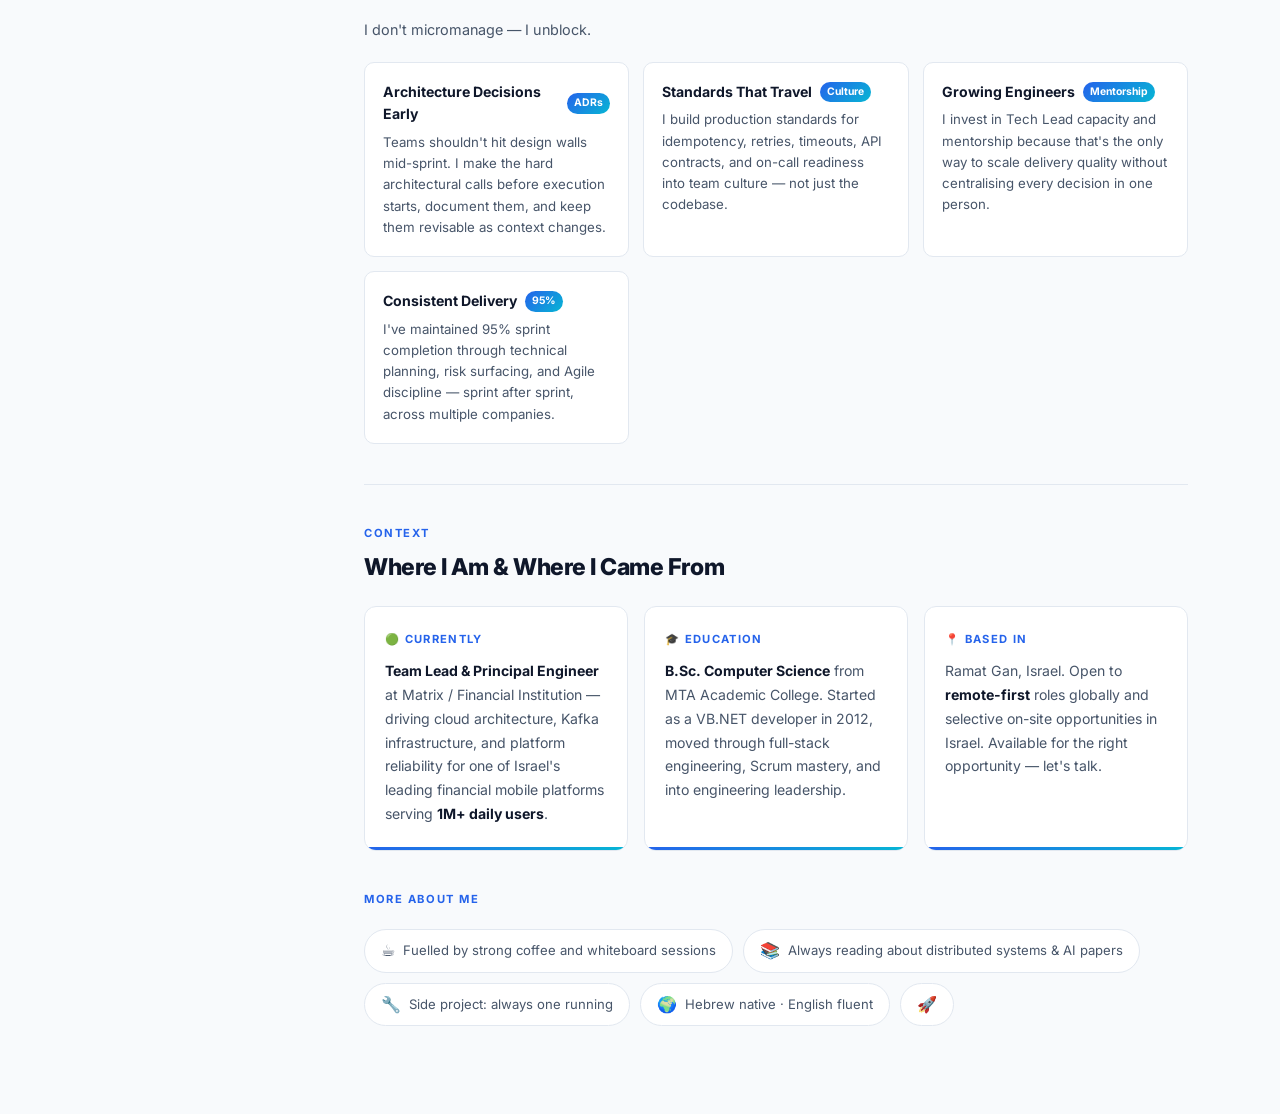
==== commit a97fb4d0: "chore(branding): update sidebar title to Engineering Leader across all pages" ====
--- a/about.html
+++ b/about.html
@@ -106,7 +106,7 @@
     </div>
     <div>
       <div class="sidebar-name">Eitan Proshizki</div>
-      <div class="sidebar-role">Engineering Team Lead</div>
+      <div class="sidebar-role">Engineering Leader</div>
       <div class="sidebar-location">&#128205; Ramat Gan, Israel</div>
     </div>
     <a href="mailto:israel.e.pro@gmail.com" class="sidebar-email">israel.e.pro@gmail.com</a>
@@ -323,22 +323,4 @@
       <div class="fun-fact-chip"><span>&#128218;</span><span>Always reading about distributed systems &amp; AI papers</span></div>
       <div class="fun-fact-chip"><span>&#128295;</span><span>Side project: always one running</span></div>
       <div class="fun-fact-chip"><span>&#127757;</span><span>Hebrew native &middot; English fluent</span></div>
-      <div class="fun-fact-chip"><span>&#128640;</span><span>12 years, 0 missed go-live deadlines</span></div>
-      <div class="fun-fact-chip"><span>&#129309;</span><span>Open to mentoring junior engineers</span></div>
-      <div class="fun-fact-chip"><span>🤖</span><span>Daily Claude Code &amp; Cursor user since early access</span></div>
-    </div>
-
-  </main>
-</div>
-
-<footer class="site-footer">
-  <span>israel.e.pro@gmail.com</span>
-  <span>·</span>
-  <span>© <span class="current-year">2026</span> Eitan Proshizki</span>
-  <span>·</span>
-  <a href="https://github.com/IsraelEitan" target="_blank" rel="noopener">GitHub</a>
-  <span>·</span>
-  <a href="https://linkedin.com/in/eitan-pro" target="_blank" rel="noopener">LinkedIn</a>
-</footer>
-</body>
-</html>
+      <div class="fun-fact-chip"><span>&#128640;</span><span
--- a/style.css
+++ b/style.css
@@ -872,3 +872,72 @@
 
 /* ── Sidebar dark mode ghost button fix ── */
 [data-theme="dark"] .sidebar-cta-ghost { border-color:var(--accent); color:var(--accent-text); }
+
+/* ── Stat Detail (Task 2.3) ── */
+.stat-detail {
+  display: block;
+  font-size: 0.68rem;
+  color: var(--text-muted, #888);
+  margin-top: 4px;
+  line-height: 1.4;
+  max-width: 140px;
+  text-align: center;
+}
+
+/* ── How I Work Section (Task 2.4) ── */
+.how-i-work-section {
+  margin-top: 8px;
+}
+
+.how-i-work-eyebrow {
+  font-size: 0.7rem;
+  font-weight: 700;
+  letter-spacing: 0.12em;
+  text-transform: uppercase;
+  color: var(--accent);
+  margin-bottom: 6px;
+}
+
+.how-i-work-title {
+  font-size: 1.45rem;
+  font-weight: 700;
+  color: var(--text-primary);
+  margin-bottom: 20px;
+}
+
+.how-i-work-grid {
+  display: grid;
+  grid-template-columns: repeat(3, 1fr);
+  gap: 16px;
+}
+
+.how-i-work-card {
+  background: var(--bg-card);
+  border: 1px solid var(--border);
+  border-radius: 12px;
+  padding: 20px;
+}
+
+.how-i-work-icon {
+  font-size: 1.5rem;
+  margin-bottom: 10px;
+}
+
+.how-i-work-card-title {
+  font-size: 0.9rem;
+  font-weight: 700;
+  color: var(--text-primary);
+  margin-bottom: 8px;
+}
+
+.how-i-work-card-body {
+  font-size: 0.82rem;
+  color: var(--text-muted, var(--text-secondary));
+  line-height: 1.65;
+}
+
+@media (max-width: 768px) {
+  .how-i-work-grid {
+    grid-template-columns: 1fr;
+  }
+}
